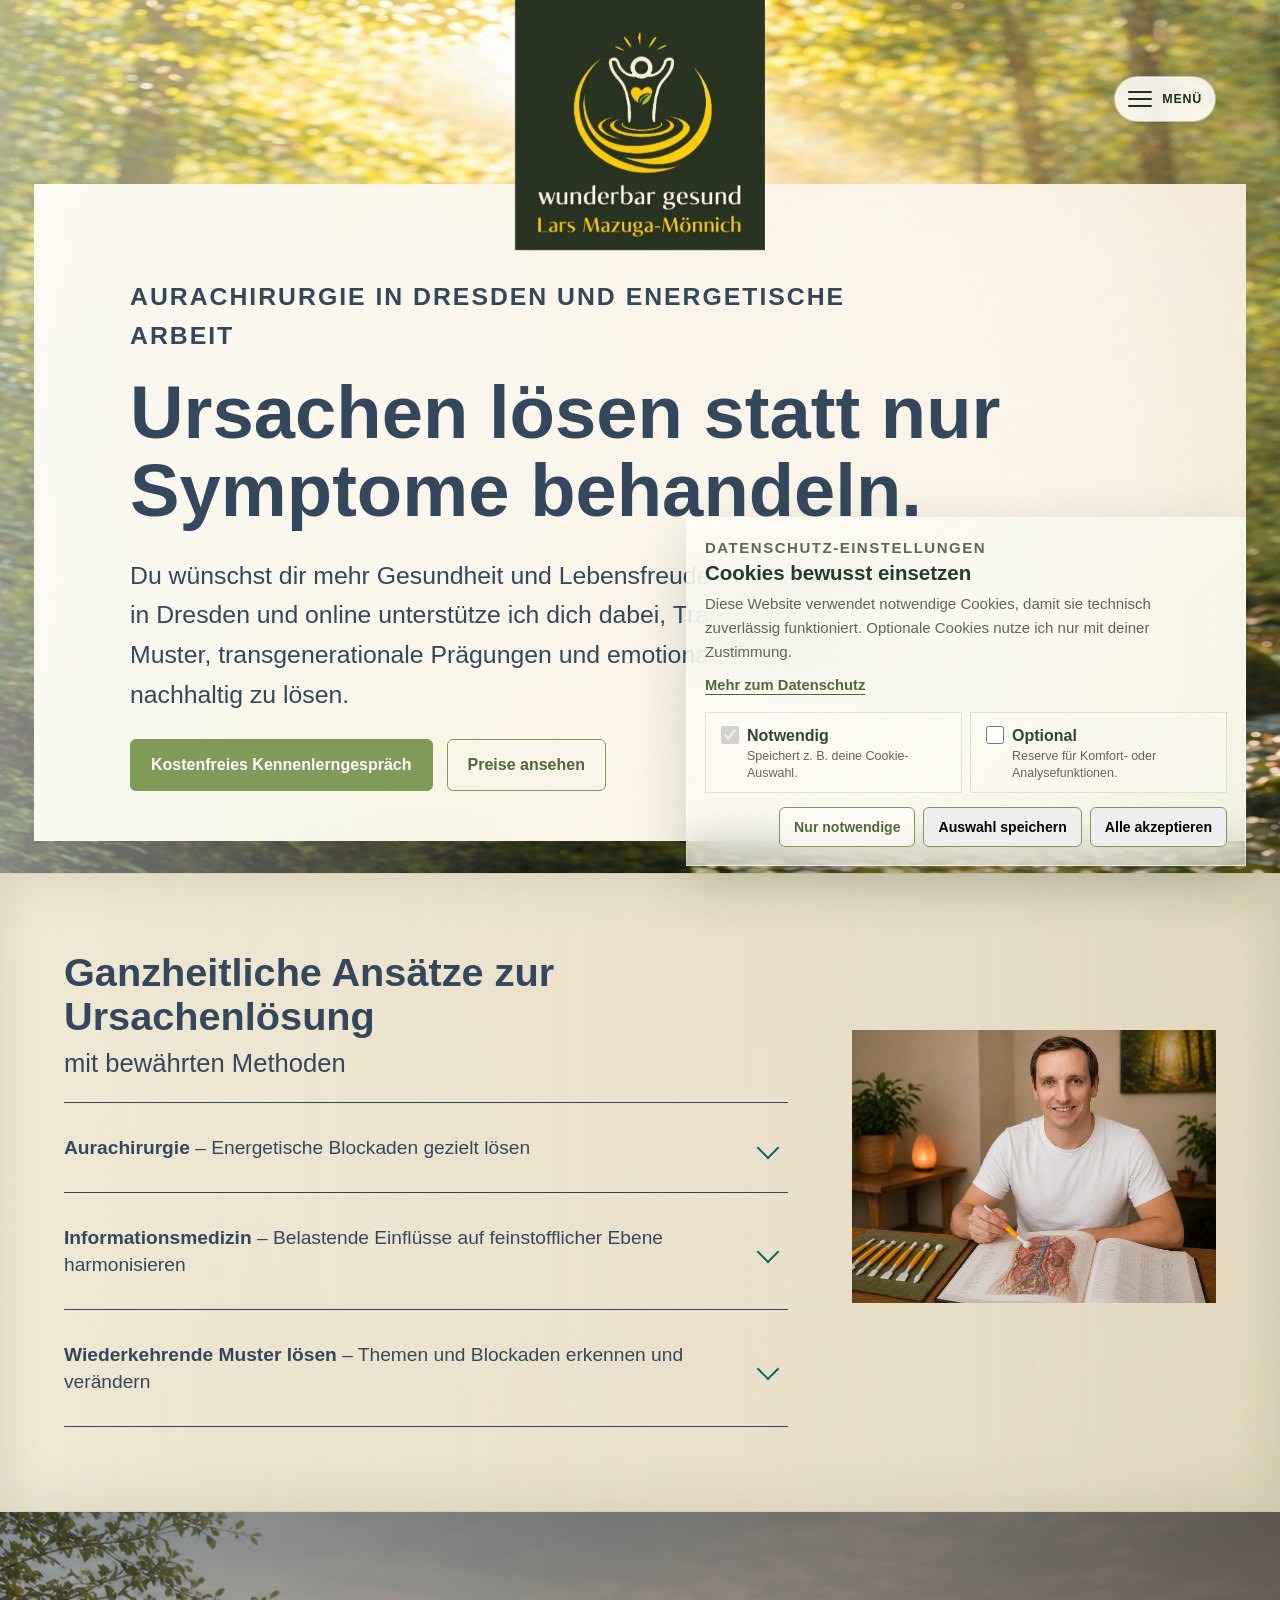
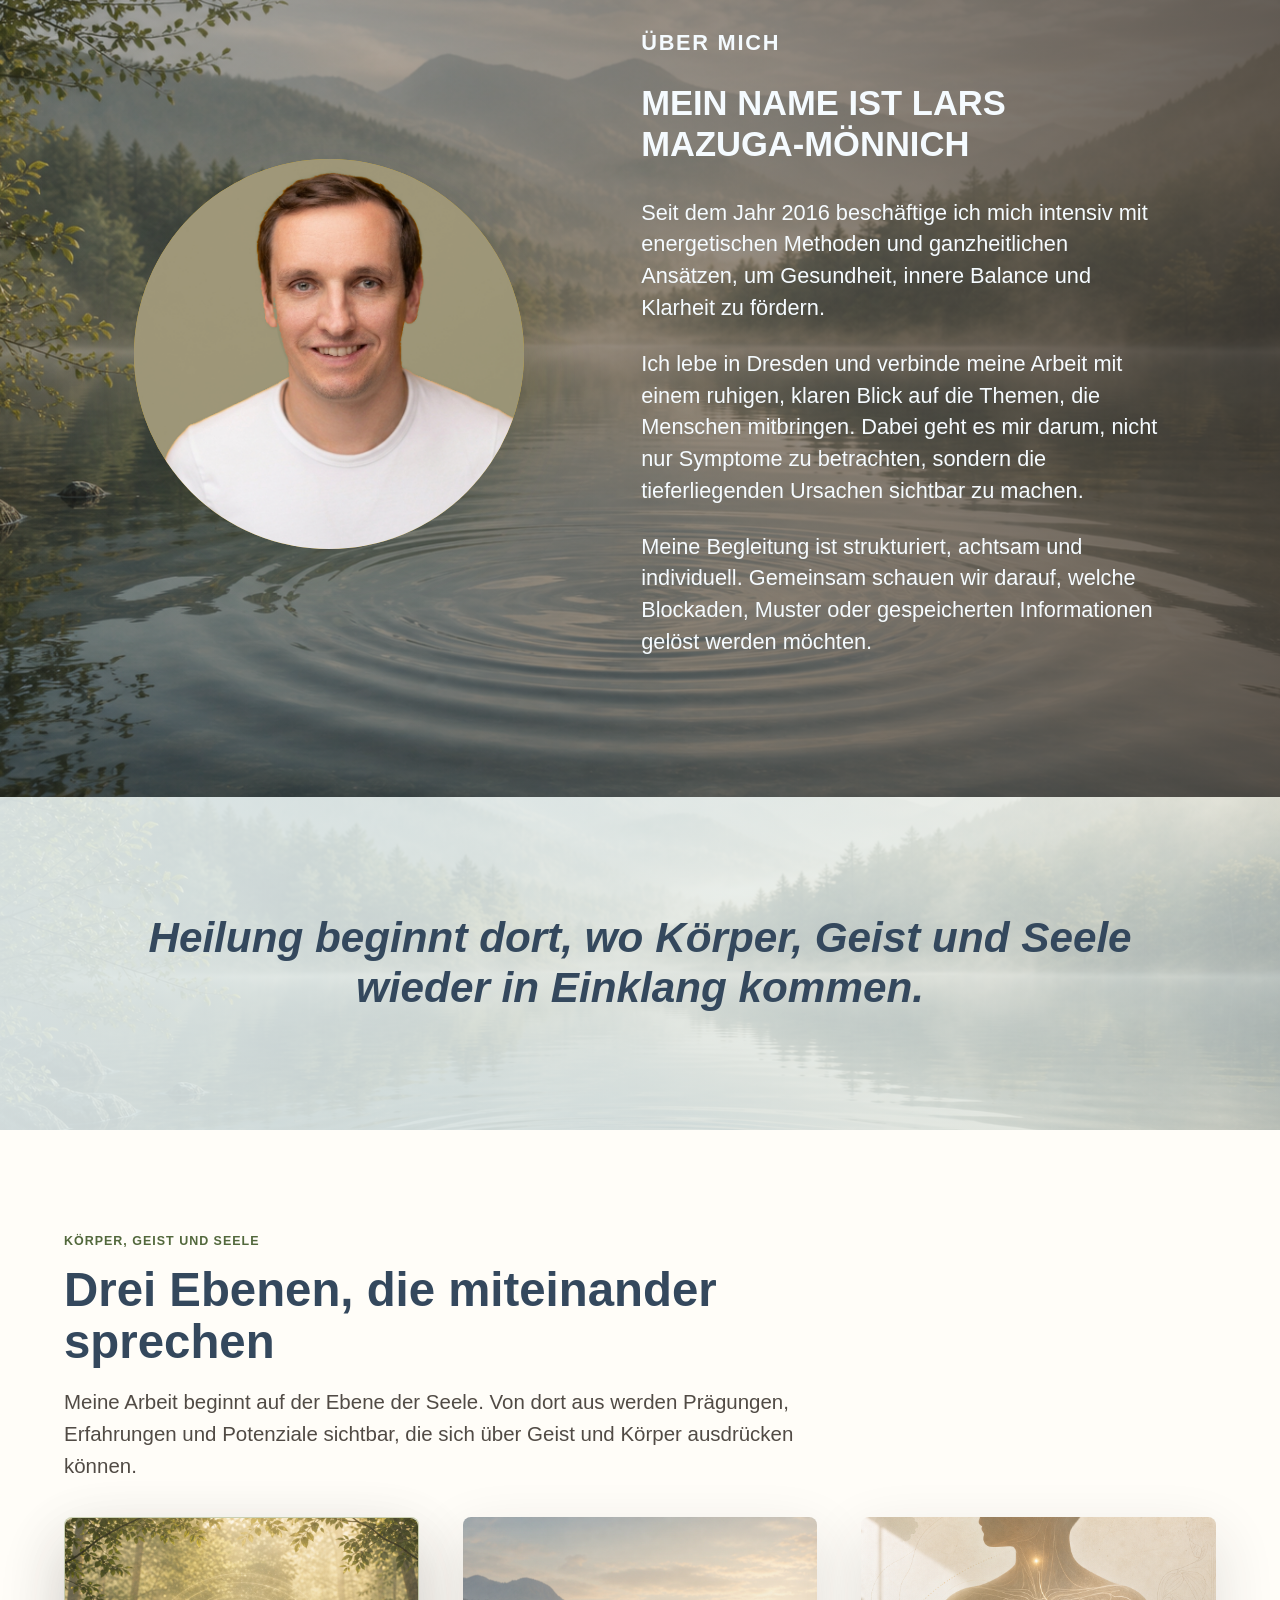
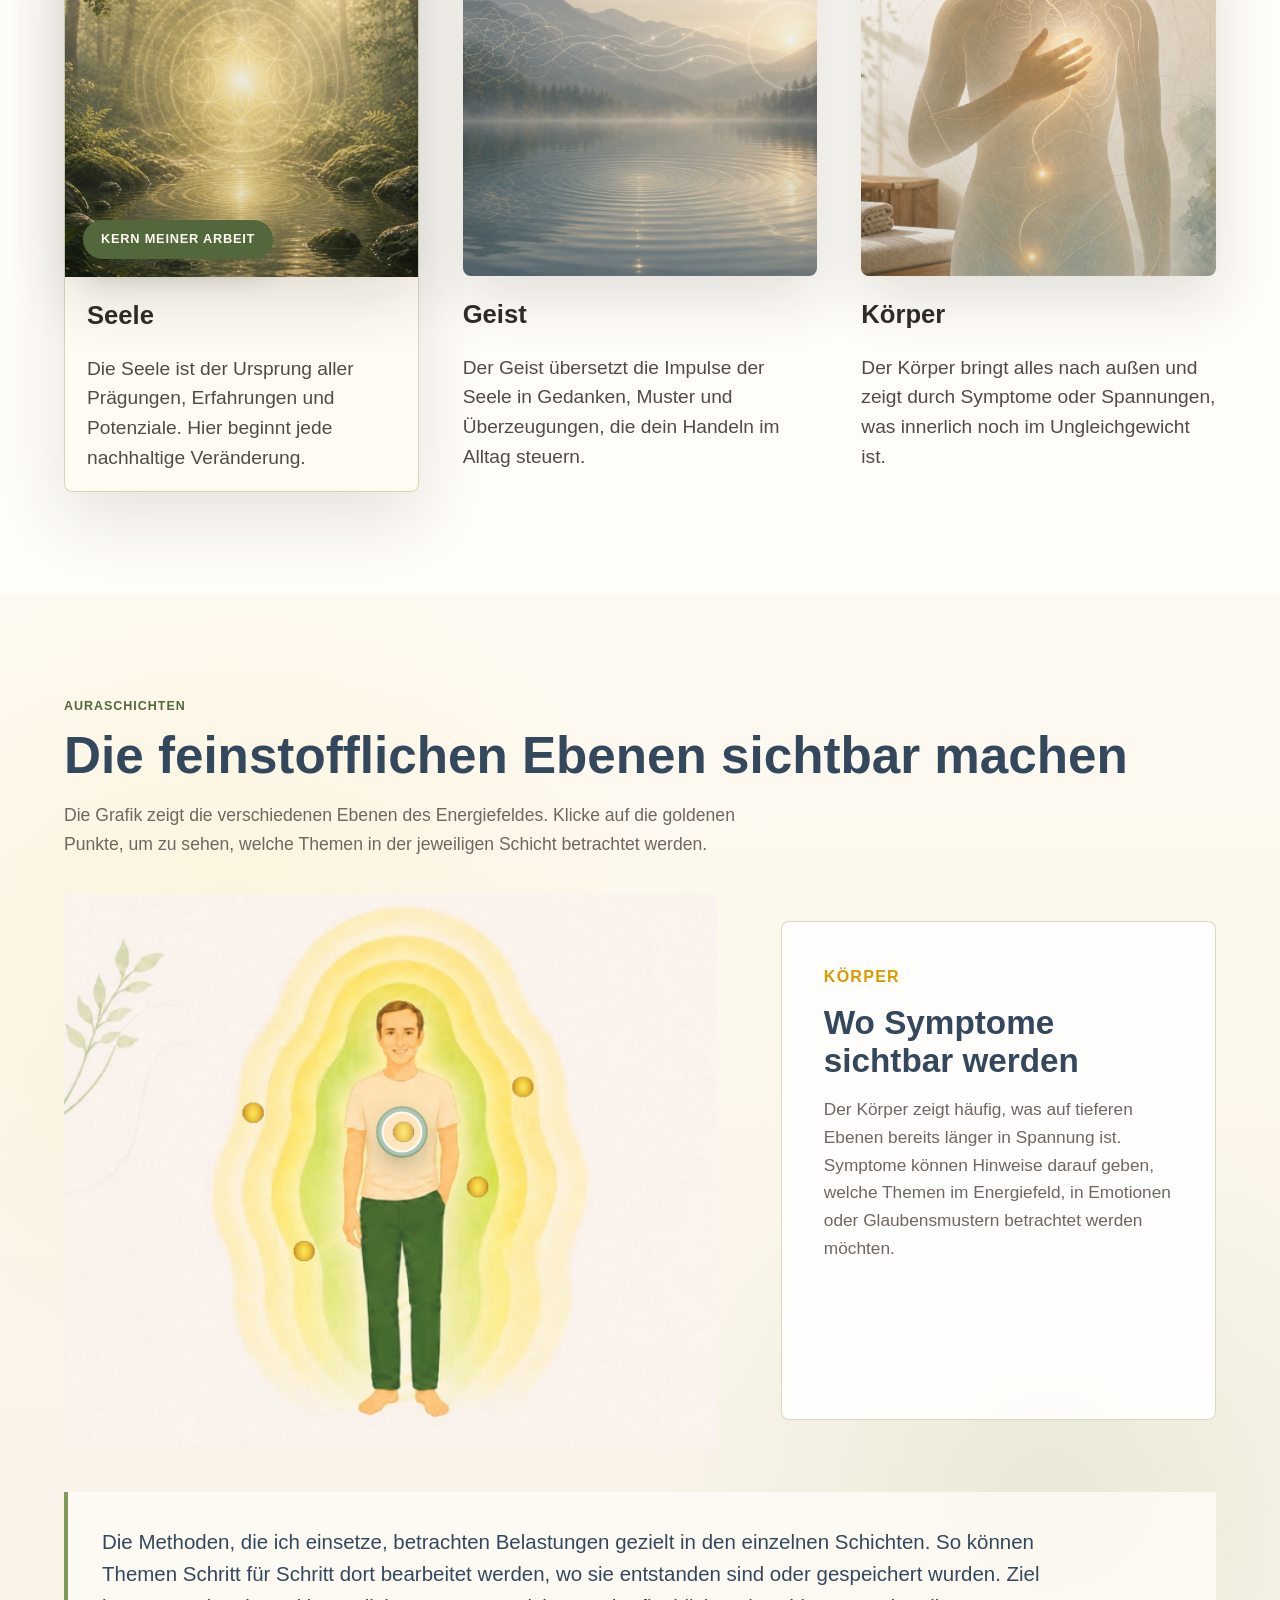
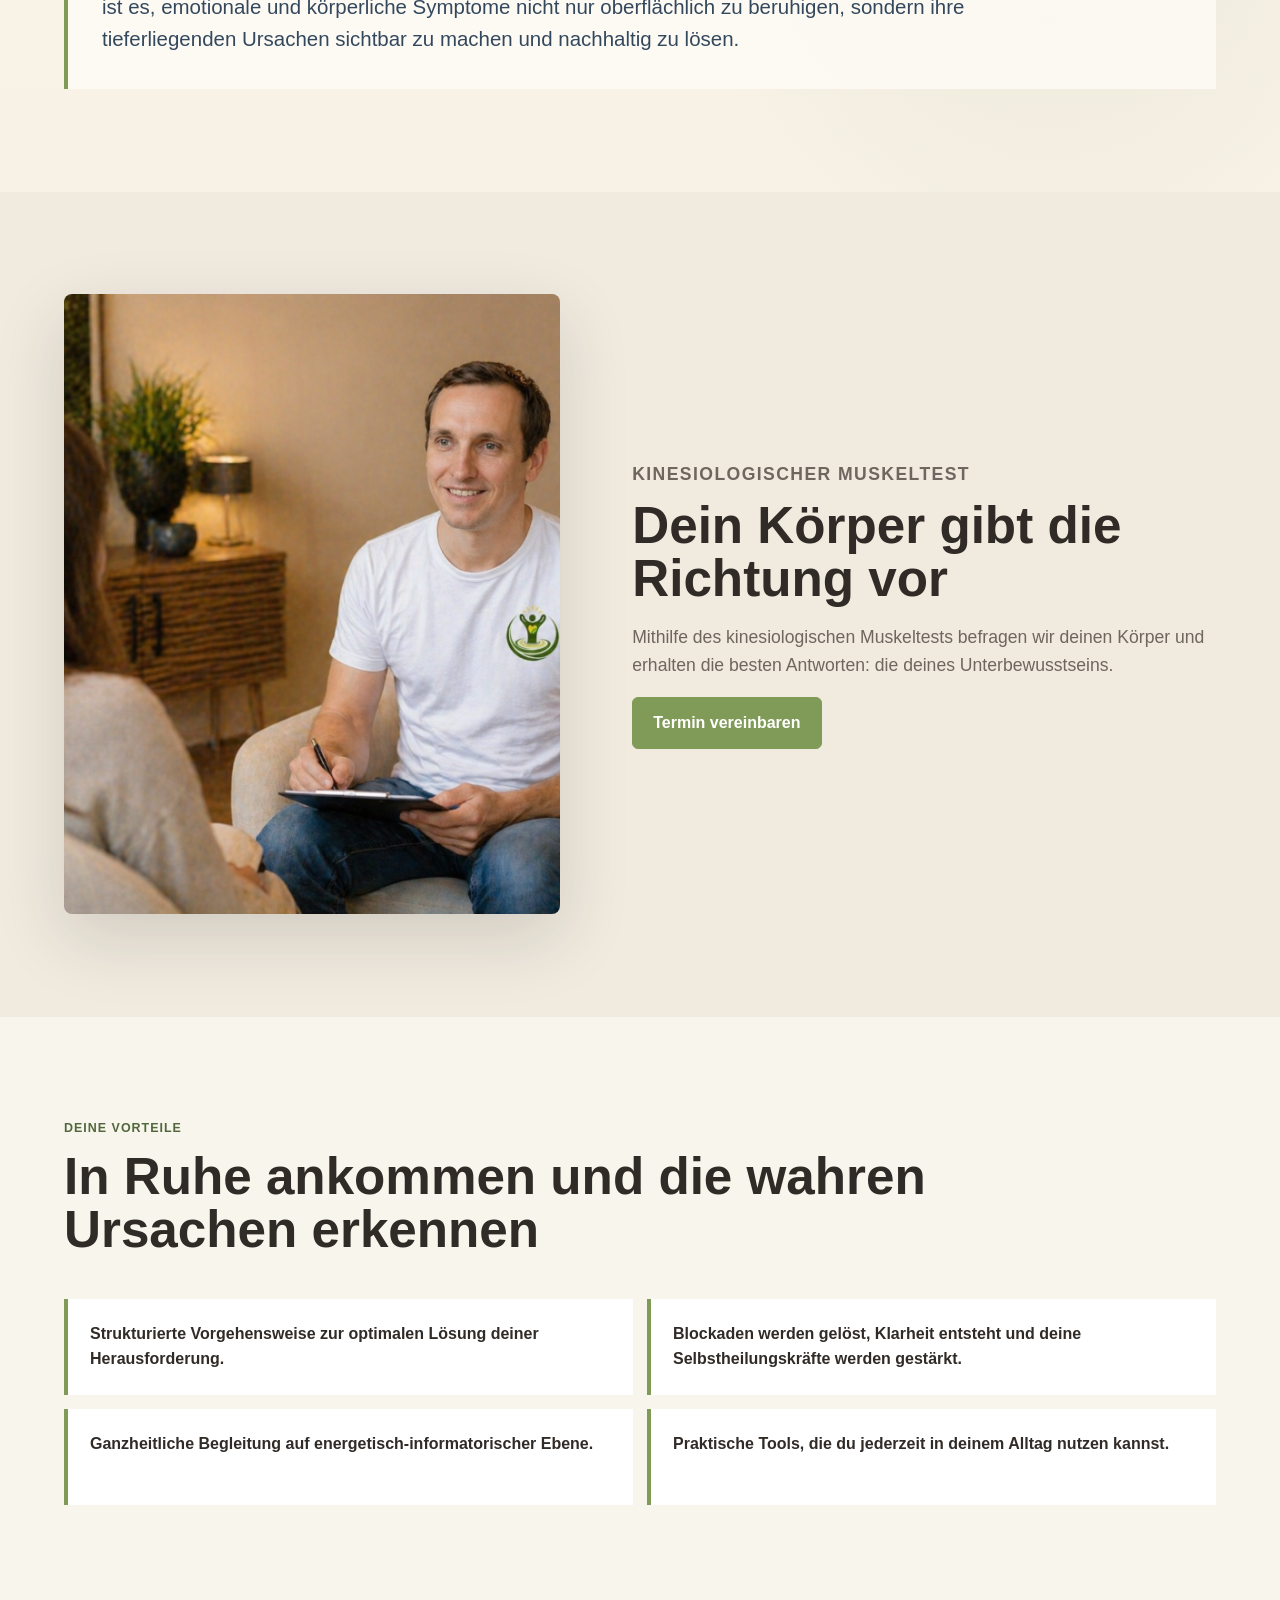
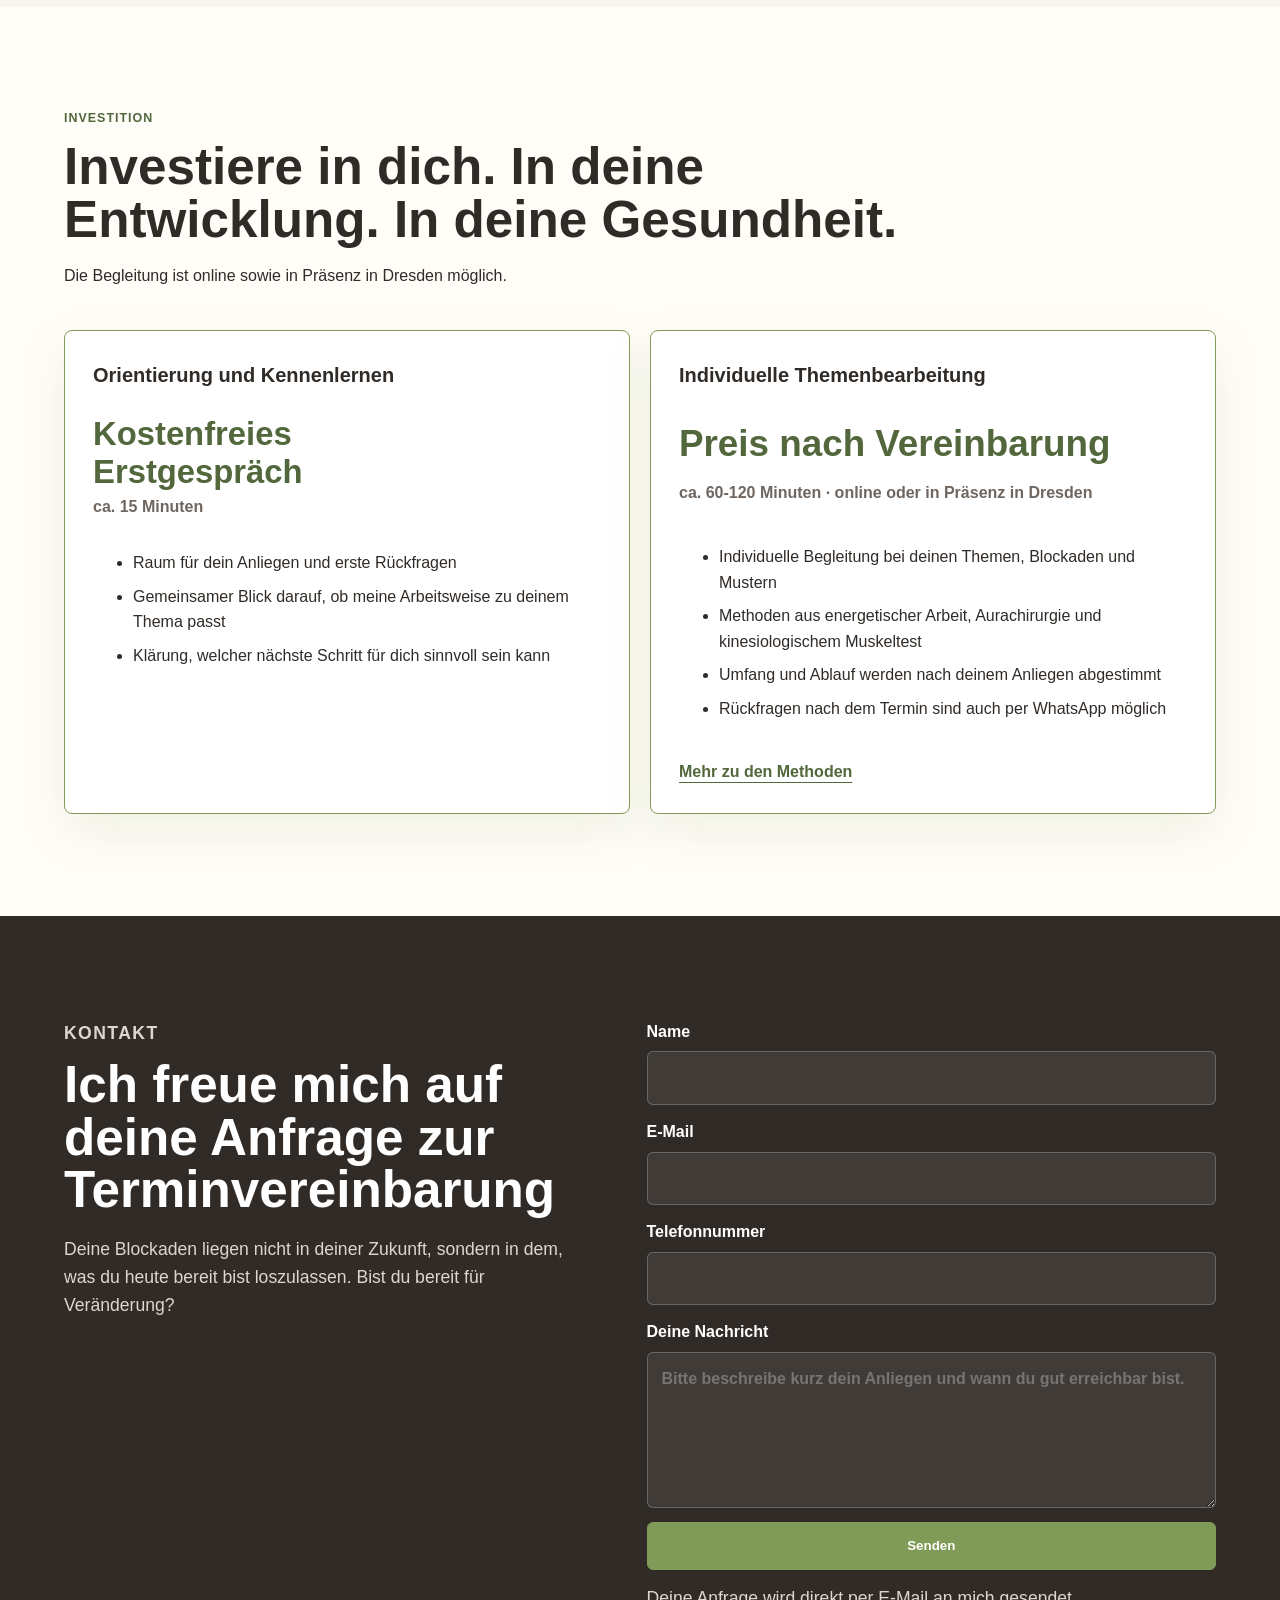
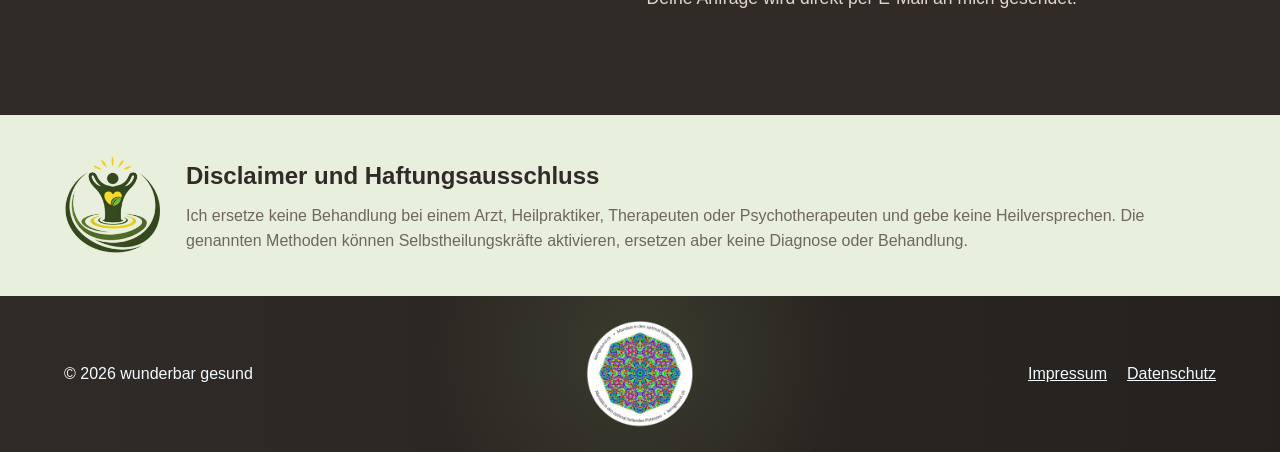
==== index.html @ c9f8fd73 "Align pricing meta typography" ====
﻿<!doctype html>
<html lang="de">
  <head>
    <meta charset="utf-8">
    <meta name="viewport" content="width=device-width, initial-scale=1">
    <title>Aurachirurgie Dresden | wunderbar gesund - Lars Mazuga-Mönnich</title>
    <meta name="description" content="Aurachirurgie in Dresden und online: Lars Mazuga-Mönnich begleitet dich mit energetischer Arbeit, Informationsmedizin und kinesiologischem Muskeltest.">
    <meta name="robots" content="index, follow">
    <meta name="author" content="Lars Mazuga-Mönnich">
    <meta name="theme-color" content="#1f311d">
    <link rel="canonical" href="https://www.wunderbar-gesund.de/">
    <meta property="og:type" content="website">
    <meta property="og:locale" content="de_DE">
    <meta property="og:site_name" content="wunderbar gesund">
    <meta property="og:title" content="Aurachirurgie Dresden | wunderbar gesund">
    <meta property="og:description" content="Ganzheitliche Begleitung in Dresden und online mit Aurachirurgie, Informationsmedizin und energetischer Arbeit.">
    <meta property="og:url" content="https://www.wunderbar-gesund.de/">
    <meta property="og:image" content="https://www.wunderbar-gesund.de/assets/images/hero-background.png">
    <meta name="twitter:card" content="summary_large_image">
    <meta name="twitter:title" content="Aurachirurgie Dresden | wunderbar gesund">
    <meta name="twitter:description" content="Ursachen lösen statt nur Symptome behandeln: Aurachirurgie und energetische Arbeit in Dresden und online.">
    <meta name="twitter:image" content="https://www.wunderbar-gesund.de/assets/images/hero-background.png">
    <link rel="manifest" href="/site.webmanifest">
    <link rel="preload" as="image" href="assets/images/hero-background-clean.png">
    <link rel="preload" as="image" href="assets/images/hero-panel-background.png">
    <link rel="preload" as="image" href="assets/images/logo-full.jpg">
    <link rel="stylesheet" href="assets/styles.css?v=68">
    <script type="application/ld+json">
      {
        "@context": "https://schema.org",
        "@type": "ProfessionalService",
        "name": "wunderbar gesund",
        "url": "https://www.wunderbar-gesund.de/",
        "image": "https://www.wunderbar-gesund.de/assets/images/hero-background-clean.png",
        "logo": "https://www.wunderbar-gesund.de/assets/images/logo.jpg",
        "founder": {
          "@type": "Person",
          "name": "Lars Mazuga-Mönnich"
        },
        "description": "Aurachirurgie in Dresden und online: ganzheitliche Begleitung mit Informationsmedizin, energetischer Arbeit und kinesiologischem Muskeltest.",
        "email": "lars@wunderbar-gesund.de",
        "telephone": "+4917657933549",
        "address": {
          "@type": "PostalAddress",
          "streetAddress": "Weistropper Str. 4",
          "postalCode": "01157",
          "addressLocality": "Dresden",
          "addressCountry": "DE"
        },
        "areaServed": {
          "@type": "City",
          "name": "Dresden"
        },
        "availableLanguage": "de",
        "serviceType": [
          "Aurachirurgie Dresden",
          "Informationsmedizin",
          "Energetische Arbeit",
          "Kinesiologischer Muskeltest"
        ]
      }
    </script>
  </head>
  <body>
    <header class="site-header">
      <a class="brand" href="#start" aria-label="wunderbar gesund Startseite">
        <img src="assets/images/logo.jpg" alt="wunderbar gesund">
      </a>
      <button class="nav-toggle" type="button" aria-expanded="false" aria-controls="site-nav" aria-label="Menü öffnen">
        <span class="nav-toggle-lines" aria-hidden="true">
          <span></span>
          <span></span>
          <span></span>
        </span>
        <span class="nav-toggle-label">Menü</span>
      </button>
      <nav id="site-nav" class="site-nav" aria-label="Hauptnavigation">
        <a href="#methoden">Methoden</a>
        <a href="#ueber-mich">Über mich</a>
        <a href="#vorteile">Vorteile</a>
        <a href="#preise">Preise</a>
        <a href="#kontakt">Kontakt</a>
      </nav>
    </header>

    <main id="start">
      <section class="hero">
        <div class="hero-logo">
          <img class="logo-full" src="assets/images/logo-full.jpg" alt="wunderbar gesund - Lars Mazuga-Mönnich">
          <img class="logo-symbol" src="assets/images/symbol.png" alt="" aria-hidden="true">
          <img class="logo-mark-bg" src="assets/images/logo-icon.png" alt="" aria-hidden="true">
          <img class="logo-scroll-symbol" src="assets/images/logo-scroll-symbol-transparent.png" alt="" aria-hidden="true">
        </div>
        <div class="hero-content">
          <p class="hero-eyebrow">Aurachirurgie in Dresden und energetische Arbeit</p>
          <h1>Ursachen lösen statt nur Symptome behandeln.</h1>
          <p>
            Du wünschst dir mehr Gesundheit und Lebensfreude? Als Aurachirurg in Dresden
            und online unterstütze ich dich dabei, Traumata, alte Muster, transgenerationale
            Prägungen und emotionale Blockaden nachhaltig zu lösen.
          </p>
          <div class="hero-actions">
            <a class="button primary" href="#kontakt">Kostenfreies Kennenlerngespräch</a>
            <a class="button secondary" href="#preise">Preise ansehen</a>
          </div>
        </div>
      </section>

      <section id="methoden" class="methods-section">
        <div class="methods-copy">
          <div class="methods-heading">
            <h2>Ganzheitliche Ansätze zur Ursachenlösung</h2>
            <p>mit bewährten Methoden</p>
          </div>

          <div class="accordion" data-accordion>
            <article class="accordion-item">
              <button class="accordion-trigger" type="button" aria-expanded="false">
                <span><strong>Aurachirurgie</strong> – Energetische Blockaden gezielt lösen</span>
                <span class="accordion-icon" aria-hidden="true"></span>
              </button>
              <div class="accordion-panel">
                <div>
                  <p>
                    In der Aurachirurgie wird davon ausgegangen, dass sich belastende Informationen
                    im Energiefeld eines Menschen speichern und langfristig auf Körper und
                    Wohlbefinden auswirken können. Diese Störungen liegen oft unterhalb der
                    sichtbaren Symptome.
                  </p>
                  <p>
                    Durch gezielte, berührungsfreie Arbeit werden diese Informationen im Energiefeld
                    lokalisiert und aufgelöst. Der Fokus liegt dabei nicht auf der Behandlung
                    einzelner Beschwerden, sondern auf der Klärung der zugrunde liegenden Ursache.
                  </p>
                </div>
              </div>
            </article>

            <article class="accordion-item">
              <button class="accordion-trigger" type="button" aria-expanded="false">
                <span><strong>Informationsmedizin</strong> – Belastende Einflüsse auf feinstofflicher Ebene harmonisieren</span>
                <span class="accordion-icon" aria-hidden="true"></span>
              </button>
              <div class="accordion-panel">
                <div>
                  <p>
                    Die Informationsmedizin geht davon aus, dass der Körper durch ein feinstoffliches
                    Informationssystem gesteuert wird. Störungen in diesem System können sich als
                    Ungleichgewichte oder Beschwerden auf verschiedenen Ebenen zeigen.
                  </p>
                  <p>
                    Durch gezielte Arbeit im Informationsfeld werden solche Störungen erkannt und
                    korrigiert. Wenn die zugrunde liegenden Informationen wieder in Ordnung gebracht
                    werden, kann sich das gesamte System neu ausrichten.
                  </p>
                </div>
              </div>
            </article>

            <article class="accordion-item">
              <button class="accordion-trigger" type="button" aria-expanded="false">
                <span><strong>Wiederkehrende Muster lösen</strong> – Themen und Blockaden erkennen und verändern</span>
                <span class="accordion-icon" aria-hidden="true"></span>
              </button>
              <div class="accordion-panel">
                <div>
                  <p>
                    Karmische Muster entstehen durch eigene Erfahrungen, Erlebnisse unserer Vorfahren
                    oder tief verankerte Prägungen, die oft unbewusst weiterwirken.
                  </p>
                  <p>
                    Sie können sich in wiederkehrenden Herausforderungen, emotionalen Blockaden oder
                    festgefahrenen Lebenssituationen zeigen. In der gemeinsamen Arbeit machen wir
                    diese Muster sichtbar und bringen Veränderung in Bewegung. Dabei kann auch
                    HI<strong>STORY CLEAR</strong>ING® unterstützen, um
                    belastende Geschichten und gespeicherte Prägungen gezielt zu klären.
                  </p>
                </div>
              </div>
            </article>
          </div>
        </div>

        <div class="methods-image">
          <img src="assets/images/methods-atlas.png" alt="Aurachirurgie und kinesiologischer Muskeltest mit Lars Mazuga-Mönnich in Dresden">
        </div>
      </section>

      <section id="ueber-mich" class="about-section">
        <div class="about-portrait">
          <img src="assets/images/about-portrait-sage.png" alt="Lars Mazuga-Mönnich, Aurachirurg und energetischer Begleiter in Dresden">
        </div>
        <div class="about-copy">
          <p class="eyebrow">Über mich</p>
          <h2>Mein Name ist Lars Mazuga-Mönnich</h2>
          <p>
            Seit dem Jahr 2016 beschäftige ich mich intensiv mit energetischen Methoden
            und ganzheitlichen Ansätzen, um Gesundheit, innere Balance und Klarheit zu
            fördern.
          </p>
          <p>
            Ich lebe in Dresden und verbinde meine Arbeit mit einem ruhigen, klaren Blick
            auf die Themen, die Menschen mitbringen. Dabei geht es mir darum, nicht nur
            Symptome zu betrachten, sondern die tieferliegenden Ursachen sichtbar zu machen.
          </p>
          <p>
            Meine Begleitung ist strukturiert, achtsam und individuell. Gemeinsam schauen
            wir darauf, welche Blockaden, Muster oder gespeicherten Informationen gelöst
            werden möchten.
          </p>
        </div>
      </section>

      <section class="quote-section" aria-label="Leitsatz">
        <blockquote>
          Heilung beginnt dort, wo Körper, Geist und Seele wieder in Einklang kommen.
        </blockquote>
      </section>

      <section class="balance-section" aria-labelledby="balance-title">
        <div class="balance-heading">
          <p class="eyebrow">Körper, Geist und Seele</p>
          <h2 id="balance-title">Drei Ebenen, die miteinander sprechen</h2>
          <p>
            Meine Arbeit beginnt auf der Ebene der Seele. Von dort aus werden Prägungen,
            Erfahrungen und Potenziale sichtbar, die sich über Geist und Körper ausdrücken können.
          </p>
        </div>
        <div class="balance-grid">
          <article class="balance-card featured">
            <div class="balance-image soul-image" aria-label="Symbolisches Lichtbild für die Ebene der Seele">
              <span class="balance-tag">Kern meiner Arbeit</span>
            </div>
            <h3>Seele</h3>
            <p>
              Die Seele ist der Ursprung aller Prägungen, Erfahrungen und Potenziale.
              Hier beginnt jede nachhaltige Veränderung.
            </p>
          </article>
          <article class="balance-card">
            <div class="balance-image mind-image" role="img" aria-label="Ruhiger See mit kreisförmigen Wellen"></div>
            <h3>Geist</h3>
            <p>
              Der Geist übersetzt die Impulse der Seele in Gedanken, Muster und
              Überzeugungen, die dein Handeln im Alltag steuern.
            </p>
          </article>
          <article class="balance-card">
            <div class="balance-image body-image" role="img" aria-label="Symbolisches Bild für Körperwahrnehmung"></div>
            <h3>Körper</h3>
            <p>
              Der Körper bringt alles nach außen und zeigt durch Symptome oder
              Spannungen, was innerlich noch im Ungleichgewicht ist.
            </p>
          </article>
        </div>
      </section>

      <section id="auraschichten" class="aura-section">
        <div class="aura-heading">
          <p class="eyebrow">Auraschichten</p>
          <h2>Die feinstofflichen Ebenen sichtbar machen</h2>
          <p>
            Die Grafik zeigt die verschiedenen Ebenen des Energiefeldes. Klicke auf die goldenen
            Punkte, um zu sehen, welche Themen in der jeweiligen Schicht betrachtet werden.
          </p>
        </div>

        <div class="aura-explorer" data-aura>
          <div class="aura-visual" aria-label="Interaktive Darstellung der Auraschichten">
            <img src="assets/images/aura-map.png" alt="Auraschichten und feinstoffliche Ebenen in der Aurachirurgie">
            <button class="aura-dot" type="button" style="--x: 28.9%; --y: 39.5%;" data-aura-key="astral" aria-label="Astralkörper anzeigen" aria-pressed="false"></button>
            <button class="aura-dot" type="button" style="--x: 70.2%; --y: 34.8%;" data-aura-key="mental" aria-label="Mentalkörper anzeigen" aria-pressed="false"></button>
            <button class="aura-dot" type="button" style="--x: 36.7%; --y: 64.3%;" data-aura-key="emotional" aria-label="Emotionalkörper anzeigen" aria-pressed="false"></button>
            <button class="aura-dot" type="button" style="--x: 63.3%; --y: 53.0%;" data-aura-key="etheric" aria-label="Ätherkörper anzeigen" aria-pressed="false"></button>
            <button class="aura-dot is-active" type="button" style="--x: 51.8%; --y: 43.0%;" data-aura-key="body" aria-label="Körper und Symptome anzeigen" aria-pressed="true"></button>
          </div>

          <aside class="aura-info" aria-live="polite">
            <p class="aura-layer" data-aura-layer>Körper</p>
            <h3 data-aura-title>Wo Symptome sichtbar werden</h3>
            <p data-aura-text>
              Der Körper zeigt häufig, was auf tieferen Ebenen bereits länger in Spannung ist.
              Symptome können Hinweise darauf geben, welche Themen im Energiefeld, in Emotionen
              oder Glaubensmustern betrachtet werden möchten.
            </p>
          </aside>
        </div>

        <div class="aura-explanation">
          <p>
            Die Methoden, die ich einsetze, betrachten Belastungen gezielt in den einzelnen
            Schichten. So können Themen Schritt für Schritt dort bearbeitet werden, wo sie
            entstanden sind oder gespeichert wurden. Ziel ist es, emotionale und körperliche
            Symptome nicht nur oberflächlich zu beruhigen, sondern ihre tieferliegenden
            Ursachen sichtbar zu machen und nachhaltig zu lösen.
          </p>
        </div>
      </section>

      <section class="split-section">
        <div class="split-image">
          <img src="assets/images/session.png" alt="Begleitung in ruhiger Atmosphäre">
        </div>
        <div class="split-copy">
          <p class="eyebrow">Kinesiologischer Muskeltest</p>
          <h2>Dein Körper gibt die Richtung vor</h2>
          <p>
            Mithilfe des kinesiologischen Muskeltests befragen wir deinen Körper und erhalten
            die besten Antworten: die deines Unterbewusstseins.
          </p>
          <a class="button primary" href="#kontakt">Termin vereinbaren</a>
        </div>
      </section>

      <section id="vorteile" class="section muted">
        <div class="section-heading">
          <p class="eyebrow">Deine Vorteile</p>
          <h2>In Ruhe ankommen und die wahren Ursachen erkennen</h2>
        </div>
        <div class="benefit-list">
          <div>Strukturierte Vorgehensweise zur optimalen Lösung deiner Herausforderung.</div>
          <div>Blockaden werden gelöst, Klarheit entsteht und deine Selbstheilungskräfte werden gestärkt.</div>
          <div>Ganzheitliche Begleitung auf energetisch-informatorischer Ebene.</div>
          <div>Praktische Tools, die du jederzeit in deinem Alltag nutzen kannst.</div>
        </div>
      </section>

      <section id="preise" class="section">
        <div class="section-heading">
          <p class="eyebrow">Investition</p>
          <h2>Investiere in dich. In deine Entwicklung. In deine Gesundheit.</h2>
          <p>Die Begleitung ist online sowie in Präsenz in Dresden möglich.</p>
        </div>
        <div class="pricing">
          <article class="price-card">
            <h3>Orientierung und Kennenlernen</h3>
            <p class="price price-text">Kostenfreies Erstgespräch <span>ca. 15 Minuten</span></p>
            <ul>
              <li>Raum für dein Anliegen und erste Rückfragen</li>
              <li>Gemeinsamer Blick darauf, ob meine Arbeitsweise zu deinem Thema passt</li>
              <li>Klärung, welcher nächste Schritt für dich sinnvoll sein kann</li>
            </ul>
          </article>
          <article class="price-card">
            <h3>Individuelle Themenbearbeitung</h3>
            <p class="price">Preis <span>nach Vereinbarung</span></p>
            <p class="price-meta">ca. 60-120 Minuten · online oder in Präsenz in Dresden</p>
            <ul>
              <li>Individuelle Begleitung bei deinen Themen, Blockaden und Mustern</li>
              <li>Methoden aus energetischer Arbeit, Aurachirurgie und kinesiologischem Muskeltest</li>
              <li>Umfang und Ablauf werden nach deinem Anliegen abgestimmt</li>
              <li>Rückfragen nach dem Termin sind auch per WhatsApp möglich</li>
            </ul>
            <a class="text-link" href="#methoden">Mehr zu den Methoden</a>
          </article>
        </div>
      </section>

      <section id="kontakt" class="contact-section">
        <div>
          <p class="eyebrow">Kontakt</p>
          <h2>Ich freue mich auf deine Anfrage zur Terminvereinbarung</h2>
          <p>
            Deine Blockaden liegen nicht in deiner Zukunft, sondern in dem, was du heute bereit
            bist loszulassen. Bist du bereit für Veränderung?
          </p>
        </div>
        <form class="contact-form" action="send.php" method="post">
          <label>Name <input type="text" name="name" autocomplete="name" required></label>
          <label>E-Mail <input type="email" name="email" autocomplete="email" required></label>
          <label>Telefonnummer <input type="tel" name="phone" autocomplete="tel"></label>
          <label>Deine Nachricht <textarea name="message" rows="5" placeholder="Bitte beschreibe kurz dein Anliegen und wann du gut erreichbar bist." required></textarea></label>
          <label class="form-check">Bitte leer lassen <input type="text" name="website" tabindex="-1" autocomplete="off"></label>
          <button class="button primary" type="submit">Senden</button>
          <p class="form-note" data-form-status>Deine Anfrage wird direkt per E-Mail an mich gesendet.</p>
        </form>
      </section>

      <section class="disclaimer">
        <img src="assets/images/symbol.png" alt="" aria-hidden="true">
        <div>
          <h2>Disclaimer und Haftungsausschluss</h2>
          <p>
            Ich ersetze keine Behandlung bei einem Arzt, Heilpraktiker, Therapeuten oder
            Psychotherapeuten und gebe keine Heilversprechen. Die genannten Methoden können
            Selbstheilungskräfte aktivieren, ersetzen aber keine Diagnose oder Behandlung.
          </p>
        </div>
      </section>
    </main>

    <footer class="site-footer">
      <p>© 2026 wunderbar gesund</p>
      <img class="footer-mandala" src="assets/images/mandala.png" alt="Mandala in den optimal heilenden Potenzen">
      <nav aria-label="Footer">
        <a href="impressum.html">Impressum</a>
        <a href="datenschutz.html">Datenschutz</a>
      </nav>
    </footer>

    <div class="cookie-consent" data-cookie-consent hidden>
      <div class="cookie-consent-card" role="dialog" aria-modal="true" aria-labelledby="cookie-title" aria-describedby="cookie-description">
        <div class="cookie-consent-copy">
          <p class="cookie-kicker">Datenschutz-Einstellungen</p>
          <h2 id="cookie-title">Cookies bewusst einsetzen</h2>
          <p id="cookie-description">
            Diese Website verwendet notwendige Cookies, damit sie technisch zuverlässig funktioniert.
            Optionale Cookies nutze ich nur mit deiner Zustimmung.
          </p>
          <a href="datenschutz.html">Mehr zum Datenschutz</a>
        </div>
        <div class="cookie-options" aria-label="Cookie-Auswahl">
          <label class="cookie-option is-required">
            <input type="checkbox" checked disabled>
            <span>
              <strong>Notwendig</strong>
              <small>Speichert z. B. deine Cookie-Auswahl.</small>
            </span>
          </label>
          <label class="cookie-option">
            <input type="checkbox" data-cookie-optional>
            <span>
              <strong>Optional</strong>
              <small>Reserve für Komfort- oder Analysefunktionen.</small>
            </span>
          </label>
        </div>
        <div class="cookie-actions">
          <button class="button button-secondary" type="button" data-cookie-decline>Nur notwendige</button>
          <button class="button button-primary" type="button" data-cookie-save>Auswahl speichern</button>
          <button class="button button-primary" type="button" data-cookie-accept>Alle akzeptieren</button>
        </div>
      </div>
    </div>

    <script src="assets/script.js?v=26"></script>
  </body>
</html>
---- assets/styles.css ----
:root {
  --green: #809b57;
  --green-dark: #52683c;
  --ink: #302b27;
  --muted: #6f665f;
  --paper: #fffdf8;
  --soft: #f0eadf;
  --line: #ded5c7;
  --white: #ffffff;
  font-family: "Segoe UI", Arial, sans-serif;
}

* {
  box-sizing: border-box;
}

html {
  scroll-behavior: smooth;
}

body {
  margin: 0;
  color: var(--ink);
  background: var(--paper);
  line-height: 1.6;
  --logo-progress: 0;
  --logo-morph: 0;
}

img {
  display: block;
  max-width: 100%;
}

a {
  color: inherit;
}

.site-header {
  position: fixed;
  top: 0;
  left: 0;
  right: 0;
  z-index: 10;
  display: flex;
  align-items: center;
  justify-content: flex-end;
  gap: 24px;
  padding: 76px clamp(34px, 5vw, 66px) 0;
  background: transparent;
  border-bottom: 0;
  backdrop-filter: none;
  pointer-events: none;
}

.brand img {
  display: none;
}

.site-nav {
  position: absolute;
  top: calc(100% + 12px);
  right: clamp(34px, 5vw, 66px);
  display: grid;
  min-width: 220px;
  gap: 4px;
  padding: 12px;
  font-weight: 700;
  color: #243320;
  background: rgba(255, 253, 248, 0.96);
  border: 1px solid rgba(82, 104, 60, 0.22);
  border-radius: 8px;
  box-shadow: 0 18px 40px rgba(31, 49, 29, 0.18);
  opacity: 0;
  pointer-events: none;
  transform: translateY(-8px);
  transition: opacity 180ms ease, transform 180ms ease;
  visibility: hidden;
  pointer-events: none;
}

.site-nav a {
  display: block;
  padding: 10px 12px;
  border-radius: 6px;
  text-decoration: none;
}

.site-nav a:hover {
  background: rgba(128, 155, 87, 0.14);
  color: var(--green-dark);
}

.site-nav.is-open {
  opacity: 1;
  pointer-events: auto;
  transform: translateY(0);
  visibility: visible;
}

.nav-toggle {
  display: inline-flex;
  align-items: center;
  gap: 10px;
  min-height: 46px;
  padding: 8px 13px;
  color: #1f311d;
  background: rgba(255, 253, 248, 0.9);
  border: 1px solid rgba(31, 49, 29, 0.25);
  border-radius: 999px;
  box-shadow: 0 12px 28px rgba(31, 49, 29, 0.18);
  cursor: pointer;
  pointer-events: auto;
  transition: background 160ms ease, box-shadow 160ms ease, transform 160ms ease;
}

.nav-toggle:hover,
.nav-toggle[aria-expanded="true"] {
  background: rgba(255, 253, 248, 0.98);
  box-shadow: 0 16px 34px rgba(31, 49, 29, 0.24);
  transform: translateY(-1px);
}

.nav-toggle-lines {
  display: grid;
  gap: 5px;
}

.nav-toggle-lines span {
  display: block;
  width: 24px;
  height: 2px;
  background: currentColor;
  border-radius: 999px;
  transition: transform 160ms ease, opacity 160ms ease;
}

.nav-toggle-label {
  font-size: 0.78rem;
  font-weight: 800;
  letter-spacing: 0.06em;
  line-height: 1;
  text-transform: uppercase;
}

.nav-toggle[aria-expanded="true"] .nav-toggle-lines span:nth-child(1) {
  transform: translateY(7px) rotate(45deg);
}

.nav-toggle[aria-expanded="true"] .nav-toggle-lines span:nth-child(2) {
  opacity: 0;
}

.nav-toggle[aria-expanded="true"] .nav-toggle-lines span:nth-child(3) {
  transform: translateY(-7px) rotate(-45deg);
}

.hero {
  position: relative;
  min-height: auto;
  padding: clamp(112px, 20vw, 220px) clamp(20px, 3vw, 34px) 32px;
  background:
    linear-gradient(90deg, rgba(255, 255, 255, 0.5) 0%, rgba(255, 255, 255, 0.06) 42%, rgba(255, 255, 255, 0) 100%),
    url("images/hero-background-clean.png") center top / cover no-repeat;
  background-color: #edf3de;
  overflow: hidden;
}

.hero h1,
.section h2,
.split-copy h2,
.contact-section h2 {
  margin: 0;
  font-size: clamp(2.25rem, 5vw, 5rem);
  line-height: 1.03;
  letter-spacing: 0;
}

.hero-logo {
  position: fixed;
  top: 0;
  left: 50%;
  z-index: 2;
  width: var(--logo-size, min(250px, 32vw));
  aspect-ratio: 1 / 1;
  margin: 0 auto;
  padding-top: 0;
  transform: translateX(-50%);
  transform-origin: top center;
  transition: filter 180ms ease, background 180ms ease, box-shadow 180ms ease;
  will-change: transform, width;
}

.hero-logo::before {
  content: "";
  position: absolute;
  inset: -8px;
  z-index: -1;
  background: rgba(255, 253, 248, calc(var(--logo-morph) * 0.5));
  border: 1px solid rgba(255, 255, 255, calc(var(--logo-morph) * 0.42));
  border-radius: 0;
  box-shadow: 0 18px 46px rgba(31, 49, 29, calc(var(--logo-morph) * 0.18));
  backdrop-filter: blur(calc(var(--logo-morph) * 14px));
  opacity: var(--logo-morph);
}

.hero-logo img {
  width: 100%;
  height: 100%;
  object-fit: contain;
}

.logo-full,
.logo-symbol,
.logo-mark-bg,
.logo-scroll-symbol {
  transition: none;
}

.logo-symbol,
.logo-mark-bg,
.logo-scroll-symbol {
  position: absolute;
  inset: 0;
  width: 100%;
  height: 100%;
  object-fit: contain;
  opacity: 0;
  transform: scale(0.9);
}

.logo-full {
  opacity: calc(1 - var(--logo-morph));
  transform: scale(calc(1 - var(--logo-morph) * 0.18));
}

.logo-scroll-symbol {
  opacity: var(--logo-morph);
  transform: scale(calc(0.74 + var(--logo-morph) * 0.16));
  filter: drop-shadow(0 8px 18px rgba(31, 49, 29, 0.16));
}

.hero-content {
  position: relative;
  z-index: 1;
  width: min(1280px, 100%);
  max-width: 1280px;
  min-height: 500px;
  margin: -36px auto 0;
  padding: clamp(40px, 5.2vw, 82px) clamp(44px, 7.5vw, 104px) 50px;
  background:
    linear-gradient(90deg, rgba(255, 252, 244, 0.92) 0%, rgba(250, 245, 232, 0.82) 58%, rgba(247, 239, 219, 0.58) 100%),
    url("images/hero-panel-background.png") center / cover no-repeat;
}

.hero-content h1 {
  max-width: 900px;
  color: #34485d;
  font-size: clamp(3rem, 5.8vw, 5.8rem);
  font-weight: 800;
  line-height: 1.05;
}

.hero-eyebrow {
  margin: 0 0 18px;
  color: #52683c;
  font-size: clamp(0.92rem, 1.25vw, 1.15rem);
  font-weight: 800;
  letter-spacing: 0.08em;
  text-transform: uppercase;
}

.hero p,
.split-copy p,
.contact-section p {
  max-width: 680px;
  color: var(--muted);
  font-size: 1.1rem;
}

.hero-content > p {
  max-width: 780px;
  margin-top: 26px;
  color: #34485d;
  font-size: clamp(1.15rem, 2vw, 1.55rem);
}

.eyebrow {
  margin: 0 0 12px;
  color: var(--green-dark);
  font-size: 0.78rem;
  font-weight: 800;
  letter-spacing: 0.08em;
  text-transform: uppercase;
}

.hero-actions {
  display: flex;
  flex-wrap: wrap;
  gap: 14px;
  margin-top: 24px;
}

.button {
  display: inline-flex;
  align-items: center;
  justify-content: center;
  min-height: 48px;
  padding: 12px 20px;
  border: 1px solid var(--green);
  border-radius: 6px;
  font-weight: 800;
  text-decoration: none;
  cursor: pointer;
}

.button.primary {
  color: var(--white);
  background: var(--green);
}

.button.secondary {
  color: var(--green-dark);
  background: transparent;
}

.split-image img {
  width: 100%;
  aspect-ratio: 4 / 5;
  object-fit: cover;
  border-radius: 8px;
  box-shadow: 0 24px 70px rgba(48, 43, 39, 0.16);
}

.section {
  padding: clamp(60px, 8vw, 112px) clamp(20px, 5vw, 72px);
}

.section-heading {
  max-width: 920px;
  margin-bottom: 42px;
}

.section-heading h2,
.split-copy h2,
.contact-section h2 {
  font-size: clamp(2rem, 4vw, 3.6rem);
}

.methods-section {
  display: grid;
  grid-template-columns: minmax(0, 1.75fr) minmax(280px, 0.88fr);
  gap: clamp(34px, 6vw, 64px);
  align-items: start;
  padding: 76px clamp(20px, 5vw, 72px) 84px;
  background:
    linear-gradient(90deg, rgba(241, 233, 212, 0.96) 0%, rgba(232, 222, 198, 0.9) 58%, rgba(220, 211, 184, 0.82) 100%),
    url("images/hero-panel-background.png") center / cover no-repeat;
  border-top: 1px solid rgba(82, 104, 60, 0.16);
  border-bottom: 1px solid rgba(82, 104, 60, 0.16);
  box-shadow:
    inset 0 18px 46px rgba(82, 104, 60, 0.08),
    inset 0 -20px 48px rgba(48, 43, 39, 0.06);
}

.methods-heading {
  padding-bottom: 18px;
  border-bottom: 1px solid #31475a;
}

.methods-heading h2 {
  margin: 0 0 4px;
  color: #34485d;
  font-size: clamp(1.9rem, 3.1vw, 3rem);
  line-height: 1.12;
  letter-spacing: 0;
}

.methods-heading p {
  margin: 0;
  color: #34485d;
  font-size: clamp(1.25rem, 2vw, 1.9rem);
}

.accordion-item {
  border-bottom: 1px solid #31475a;
}

.accordion-trigger {
  display: grid;
  grid-template-columns: minmax(0, 1fr) 24px;
  gap: 20px;
  align-items: center;
  width: 100%;
  padding: 32px 4px 31px 0;
  border: 0;
  color: #34485d;
  background: transparent;
  font: inherit;
  font-size: clamp(1.03rem, 1.5vw, 1.34rem);
  line-height: 1.38;
  text-align: left;
  cursor: pointer;
}

.accordion-trigger strong {
  font-weight: 800;
}

.accordion-icon {
  width: 16px;
  height: 16px;
  border-right: 2px solid #006b5c;
  border-bottom: 2px solid #006b5c;
  transform: rotate(45deg);
  transition: transform 180ms ease;
}

.accordion-trigger[aria-expanded="true"] .accordion-icon {
  transform: translateY(5px) rotate(225deg);
}

.accordion-panel {
  display: grid;
  grid-template-rows: 0fr;
  overflow: hidden;
  transition: grid-template-rows 220ms ease;
}

.accordion-panel > div {
  min-height: 0;
}

.accordion-item.is-open .accordion-panel {
  grid-template-rows: 1fr;
}

.accordion-panel p {
  margin: 0 44px 18px 0;
  color: #34485d;
  font-size: 1.03rem;
}

.methods-image {
  padding-top: 80px;
}

.methods-image img {
  width: 100%;
  aspect-ratio: 4 / 3;
  object-fit: cover;
  object-position: center;
}

.price-card {
  padding: 28px;
  border: 1px solid var(--line);
  border-radius: 8px;
  background: var(--white);
}

.price-card h3 {
  margin: 0 0 12px;
  font-size: 1.25rem;
}

.split-section {
  display: grid;
  grid-template-columns: minmax(280px, 0.85fr) minmax(0, 1fr);
  gap: clamp(30px, 6vw, 72px);
  align-items: center;
  padding: clamp(60px, 8vw, 112px) clamp(20px, 5vw, 72px);
  background: var(--soft);
}

.about-section {
  display: grid;
  grid-template-columns: minmax(280px, 420px) minmax(360px, 520px);
  justify-content: center;
  gap: clamp(54px, 8vw, 120px);
  align-items: center;
  padding: clamp(72px, 9vw, 128px) clamp(24px, 7vw, 96px);
  background:
    linear-gradient(90deg, rgba(48, 43, 39, 0.2) 0%, rgba(48, 43, 39, 0.48) 54%, rgba(48, 43, 39, 0.74) 100%),
    url("images/about-ripples.png") center 58% / cover no-repeat;
}

.about-portrait {
  justify-self: center;
  width: min(390px, 72vw);
  aspect-ratio: 1 / 1;
  border-radius: 50%;
  overflow: hidden;
  background: #d5aa1f;
  box-shadow: 0 28px 80px rgba(31, 49, 29, 0.24);
}

.about-portrait img {
  width: 100%;
  height: 100%;
  object-fit: cover;
  object-position: center;
}

.about-copy {
  max-width: 520px;
  color: #f5fbff;
}

.about-copy .eyebrow {
  color: #f5fbff;
}

.about-copy h2 {
  margin: 0 0 32px;
  color: #f5fbff;
  font-size: clamp(1.55rem, 2.7vw, 2.5rem);
  line-height: 1.18;
  text-transform: uppercase;
}

.about-copy p {
  margin: 0 0 24px;
  color: #f5fbff;
  font-size: clamp(1.1rem, 1.7vw, 1.45rem);
  line-height: 1.46;
}

.quote-section {
  display: grid;
  min-height: clamp(220px, 26vw, 360px);
  place-items: center;
  padding: clamp(48px, 7vw, 92px) clamp(24px, 7vw, 96px);
  background:
    linear-gradient(90deg, rgba(236, 246, 247, 0.88), rgba(236, 246, 247, 0.62)),
    linear-gradient(180deg, rgba(31, 49, 29, 0.08), rgba(31, 49, 29, 0.2)),
    url("images/about-ripples.png") center 46% / cover no-repeat;
}

.quote-section blockquote {
  max-width: 1050px;
  margin: 0;
  color: #34485d;
  font-size: clamp(1.85rem, 3.3vw, 3.4rem);
  font-style: italic;
  font-weight: 800;
  line-height: 1.2;
  text-align: center;
}

.balance-section {
  padding: clamp(64px, 8vw, 112px) clamp(20px, 5vw, 72px);
  background: #fffdf8;
}

.balance-heading {
  width: 100%;
  max-width: 1180px;
  margin: 0 auto 36px;
}

.balance-heading h2 {
  max-width: 820px;
  margin: 0;
  color: #34485d;
  font-size: clamp(2rem, 3.7vw, 3.4rem);
  line-height: 1.1;
}

.balance-heading > p:last-child {
  max-width: 780px;
  margin: 18px 0 0;
  color: #514b45;
  font-size: clamp(1.08rem, 1.6vw, 1.28rem);
  line-height: 1.55;
}

.balance-grid {
  display: grid;
  grid-template-columns: repeat(3, minmax(0, 1fr));
  gap: clamp(24px, 4vw, 44px);
  width: 100%;
  max-width: 1180px;
  margin: 0 auto;
}

.balance-card {
  display: grid;
  align-content: start;
  gap: 18px;
  padding: 0;
  border-radius: 8px;
}

.balance-card.featured {
  padding: 0 18px 18px;
  background: rgba(255, 250, 241, 0.82);
  border: 1px solid rgba(128, 155, 87, 0.38);
  box-shadow: 0 26px 70px rgba(48, 43, 39, 0.12);
}

.balance-card.featured .balance-image {
  margin-right: -18px;
  margin-left: -18px;
  border-radius: 8px 8px 0 0;
}

.balance-card.featured h3,
.balance-card.featured p:not(.balance-tag) {
  padding: 0 4px;
}

.balance-card h3 {
  margin: 0;
  color: #302b27;
  font-size: clamp(1.35rem, 2vw, 1.8rem);
}

.balance-card p {
  margin: 0;
  color: #514b45;
  font-size: clamp(1.04rem, 1.5vw, 1.25rem);
  line-height: 1.55;
}

.balance-tag {
  position: absolute;
  left: 18px;
  bottom: 18px;
  width: fit-content;
  max-width: calc(100% - 28px);
  margin: 0;
  padding: 12px 18px;
  color: #fffaf1;
  background: #52683c;
  border-radius: 999px;
  box-shadow: 0 14px 28px rgba(31, 49, 29, 0.24);
  font-size: clamp(0.76rem, 1vw, 0.9rem);
  font-weight: 800;
  letter-spacing: 0.06em;
  line-height: 1.15;
  text-align: center;
  text-transform: uppercase;
}

.balance-image {
  position: relative;
  min-height: clamp(260px, 28vw, 420px);
  border-radius: 8px;
  background-color: #e8ded0;
  background-position: center;
  background-size: cover;
  box-shadow: 0 22px 60px rgba(48, 43, 39, 0.14);
}

.soul-image {
  background-image:
    linear-gradient(180deg, rgba(255, 253, 248, 0.04), rgba(31, 49, 29, 0.14)),
    url("images/balance-soul.png");
  background-position: center;
}

.mind-image {
  background-image:
    linear-gradient(180deg, rgba(255, 253, 248, 0.04), rgba(31, 49, 29, 0.16)),
    url("images/balance-mind.png");
  background-position: center;
}

.body-image {
  background-image:
    linear-gradient(180deg, rgba(255, 253, 248, 0.04), rgba(31, 49, 29, 0.12)),
    url("images/balance-body.png");
  background-position: center;
}

.muted {
  background: #f8f5ed;
}

.aura-section {
  padding: clamp(64px, 8vw, 116px) clamp(20px, 5vw, 72px);
  background:
    radial-gradient(circle at 18% 32%, rgba(244, 222, 116, 0.16), transparent 32%),
    radial-gradient(circle at 82% 74%, rgba(128, 155, 87, 0.12), transparent 28%),
    linear-gradient(180deg, #fffaf1 0%, #f7f1e6 100%);
}

.aura-heading {
  width: 100%;
  max-width: 1180px;
  margin: 0 auto 36px;
}

.aura-heading h2 {
  margin: 0;
  color: #34485d;
  font-size: clamp(2rem, 4vw, 3.7rem);
  line-height: 1.08;
}

.aura-heading > p:last-child {
  max-width: 720px;
  color: var(--muted);
  font-size: 1.1rem;
}

.aura-explorer {
  display: grid;
  grid-template-columns: minmax(360px, 1.08fr) minmax(280px, 0.72fr);
  gap: clamp(28px, 5vw, 64px);
  align-items: center;
  width: 100%;
  max-width: 1180px;
  margin: 0 auto;
}

.aura-visual {
  position: relative;
  overflow: hidden;
  margin-left: 0;
  border-radius: 0;
  aspect-ratio: 782 / 664;
  background:
    radial-gradient(circle at 30% 40%, rgba(255, 235, 139, 0.18), transparent 38%),
    #fffaf1;
  box-shadow: none;
}

.aura-visual img {
  width: 100%;
  height: 100%;
  object-fit: contain;
  object-position: center;
}

.aura-dot {
  position: absolute;
  left: var(--x);
  top: var(--y);
  width: clamp(26px, 4vw, 38px);
  height: clamp(26px, 4vw, 38px);
  border: 2px solid transparent;
  border-radius: 50%;
  background: transparent;
  box-shadow: none;
  cursor: pointer;
  transform: translate(-50%, -50%);
  transition: transform 160ms ease, box-shadow 160ms ease, outline-color 160ms ease;
}

.aura-dot:hover,
.aura-dot.is-active {
  outline: 4px solid rgba(255, 250, 241, 0.82);
  transform: translate(-50%, -50%) scale(1.08);
  box-shadow: 0 0 0 3px rgba(0, 107, 92, 0.38), 0 8px 22px rgba(31, 49, 29, 0.28);
}

.aura-dot.is-active {
  border-color: #fffaf1;
  background: rgba(255, 250, 241, 0.18);
  outline: 5px solid rgba(0, 107, 92, 0.32);
  box-shadow: 0 0 0 3px rgba(255, 250, 241, 0.86), 0 10px 26px rgba(31, 49, 29, 0.35);
}

.aura-info {
  min-height: clamp(340px, 39vw, 500px);
  padding: clamp(28px, 4vw, 42px);
  border: 1px solid rgba(128, 155, 87, 0.34);
  border-radius: 8px;
  background: rgba(255, 255, 255, 0.86);
}

.aura-layer {
  margin: 0 0 14px;
  color: #d99b00;
  font-weight: 900;
  letter-spacing: 0.08em;
  text-transform: uppercase;
}

.aura-info h3 {
  margin: 0 0 16px;
  color: #34485d;
  font-size: clamp(1.55rem, 2.6vw, 2.35rem);
  line-height: 1.15;
}

.aura-info p:last-child {
  margin: 0;
  color: var(--muted);
  font-size: 1.08rem;
}

.aura-explanation {
  width: 100%;
  max-width: 1180px;
  margin: clamp(28px, 4vw, 44px) auto 0;
  padding: clamp(22px, 3vw, 34px);
  border-left: 4px solid var(--green);
  background: rgba(255, 253, 248, 0.78);
}

.aura-explanation p {
  max-width: 940px;
  margin: 0;
  color: #34485d;
  font-size: clamp(1.08rem, 1.6vw, 1.35rem);
  line-height: 1.58;
}

.benefit-list {
  display: grid;
  grid-template-columns: repeat(2, minmax(0, 1fr));
  gap: 14px;
}

.benefit-list div {
  min-height: 96px;
  padding: 22px;
  border-left: 4px solid var(--green);
  background: var(--white);
  font-weight: 650;
}

.pricing {
  display: grid;
  grid-template-columns: repeat(2, minmax(0, 1fr));
  gap: 20px;
}

.price-card {
  display: flex;
  flex-direction: column;
}

.price-card,
.price-card.featured {
  border-color: var(--green);
  box-shadow: 0 18px 48px rgba(128, 155, 87, 0.12);
}

.price {
  margin: 12px 0 10px;
  font-size: 2.3rem;
  font-weight: 900;
  color: var(--green-dark);
}

.price span {
  font-size: 1rem;
  color: var(--muted);
}

.price:not(.price-text) span {
  font-size: inherit;
  font-weight: inherit;
  color: inherit;
}

.price-text {
  max-width: 360px;
  font-size: clamp(1.55rem, 2.7vw, 2.05rem);
  line-height: 1.16;
}

.price-text span {
  display: block;
  margin-top: 6px;
}

.price-meta {
  max-width: 420px;
  margin: -2px 0 16px;
  color: var(--muted);
  font-size: 1rem;
  font-weight: 800;
  line-height: 1.35;
}

.price-card li {
  margin: 8px 0;
}

.text-link {
  display: inline-flex;
  width: fit-content;
  margin-top: auto;
  padding-top: 14px;
  color: var(--green-dark);
  font-weight: 900;
  text-underline-offset: 5px;
}

.contact-section {
  display: grid;
  grid-template-columns: minmax(0, 0.9fr) minmax(320px, 1fr);
  gap: clamp(28px, 6vw, 70px);
  padding: clamp(60px, 8vw, 112px) clamp(20px, 5vw, 72px);
  background: var(--ink);
  color: var(--white);
}

.contact-section p {
  color: #ddd6cc;
}

.contact-form {
  display: grid;
  gap: 14px;
}

.contact-form label {
  display: grid;
  gap: 7px;
  font-weight: 700;
}

.contact-form input,
.contact-form textarea {
  width: 100%;
  border: 1px solid rgba(255, 255, 255, 0.22);
  border-radius: 6px;
  padding: 13px 14px;
  color: var(--white);
  background: rgba(255, 255, 255, 0.08);
  font: inherit;
}

.form-check {
  position: absolute;
  left: -10000px;
  width: 1px;
  height: 1px;
  overflow: hidden;
}

.form-note {
  margin: 0;
  font-size: 0.9rem;
}

.form-note.is-success {
  color: #d7f0c2;
}

.form-note.is-error {
  color: #ffd0c4;
}


.disclaimer {
  display: grid;
  grid-template-columns: 96px minmax(0, 1fr);
  gap: 26px;
  align-items: center;
  padding: 42px clamp(20px, 5vw, 72px);
  background: #e8efdd;
}

.disclaimer img {
  width: 96px;
}

.disclaimer h2 {
  margin: 0 0 8px;
}

.disclaimer p {
  max-width: 980px;
  margin: 0;
  color: var(--muted);
}

.site-footer {
  display: grid;
  grid-template-columns: minmax(0, 1fr) auto minmax(0, 1fr);
  gap: 20px;
  align-items: center;
  padding: 24px clamp(20px, 5vw, 72px);
  color: #f5fbff;
  background:
    radial-gradient(circle at 50% 35%, rgba(128, 155, 87, 0.18), transparent 32%),
    linear-gradient(90deg, #302b27 0%, #25211e 100%);
}

.site-footer p {
  margin: 0;
}

.footer-mandala {
  width: clamp(72px, 9vw, 108px);
  aspect-ratio: 1 / 1;
  object-fit: contain;
  justify-self: center;
}

.site-footer nav {
  display: flex;
  gap: 20px;
  justify-content: flex-end;
}

.cookie-consent {
  position: fixed;
  inset: auto clamp(16px, 3vw, 34px) clamp(16px, 3vw, 34px) auto;
  z-index: 20;
  display: flex;
  justify-content: flex-end;
  pointer-events: none;
}

.cookie-consent[hidden] {
  display: none;
}

.cookie-consent-card {
  width: min(560px, calc(100vw - 32px));
  display: grid;
  grid-template-columns: 1fr;
  gap: 14px;
  padding: 18px;
  color: #233b31;
  background:
    linear-gradient(135deg, rgba(255, 253, 248, 0.62), rgba(239, 246, 232, 0.42)),
    rgba(255, 253, 248, 0.28);
  border: 1px solid rgba(255, 255, 255, 0.46);
  box-shadow: 0 18px 50px rgba(31, 49, 29, 0.18);
  backdrop-filter: blur(18px) saturate(1.1);
  pointer-events: auto;
}

.cookie-consent-copy h2 {
  margin: 2px 0 8px;
  font-size: clamp(1.25rem, 1.6vw, 1.65rem);
  line-height: 1.05;
}

.cookie-consent-copy p {
  max-width: 500px;
  margin: 0;
  color: #5f665b;
  font-size: 0.94rem;
}

.cookie-consent-copy a {
  display: inline-flex;
  margin-top: 10px;
  color: #52683c;
  font-weight: 800;
  text-underline-offset: 4px;
  font-size: 0.92rem;
}

.cookie-kicker {
  margin: 0;
  color: #52683c;
  font-size: 0.68rem;
  font-weight: 900;
  letter-spacing: 0.1em;
  text-transform: uppercase;
}

.cookie-options {
  display: grid;
  grid-template-columns: repeat(2, minmax(0, 1fr));
  gap: 8px;
}

.cookie-option {
  display: grid;
  grid-template-columns: 20px minmax(0, 1fr);
  gap: 10px;
  align-items: start;
  padding: 10px 11px;
  border: 1px solid rgba(82, 104, 60, 0.16);
  background: rgba(255, 253, 248, 0.38);
}

.cookie-option input {
  width: 18px;
  height: 18px;
  accent-color: var(--green-dark);
  margin-top: 3px;
}

.cookie-option strong {
  display: block;
  color: #2f4731;
}

.cookie-option small {
  display: block;
  color: #69635c;
  font-size: 0.78rem;
  line-height: 1.35;
}

.cookie-actions {
  display: flex;
  flex-wrap: wrap;
  gap: 8px;
  justify-content: flex-end;
}

.cookie-actions .button {
  min-height: 40px;
  padding: 9px 14px;
  border: 1px solid var(--green);
  cursor: pointer;
  font-size: 0.88rem;
}

.cookie-actions .button-secondary {
  color: var(--green-dark);
  background: rgba(255, 253, 248, 0.72);
}

.legal-page {
  color: #34485d;
  background:
    radial-gradient(circle at 16% 12%, rgba(244, 222, 116, 0.16), transparent 28%),
    linear-gradient(180deg, #fffdf8 0%, #f7f1e6 100%);
}

.legal-header {
  display: flex;
  align-items: center;
  justify-content: space-between;
  gap: 24px;
  padding: 24px clamp(20px, 5vw, 72px);
}

.legal-brand {
  display: inline-flex;
  align-items: center;
  gap: 14px;
  color: #1f311d;
  font-weight: 900;
  text-decoration: none;
}

.legal-brand img {
  width: 64px;
  height: 64px;
  object-fit: contain;
}

.legal-header nav {
  display: flex;
  gap: 18px;
  font-weight: 700;
}

.legal-main {
  width: min(960px, calc(100% - 40px));
  margin: 0 auto;
  padding: clamp(54px, 7vw, 96px) 0;
}

.legal-main h1 {
  margin: 0 0 22px;
  color: #34485d;
  font-size: clamp(2.4rem, 5vw, 4.8rem);
  line-height: 1.04;
}

.legal-main h2 {
  margin: 46px 0 12px;
  color: #34485d;
  font-size: clamp(1.45rem, 2.5vw, 2.15rem);
  line-height: 1.2;
}

.legal-main h3 {
  margin: 26px 0 8px;
  color: #302b27;
  font-size: 1.16rem;
}

.legal-main p,
.legal-main li {
  color: #514b45;
  font-size: clamp(1rem, 1.5vw, 1.14rem);
  line-height: 1.68;
}

.legal-main a {
  color: #006b5c;
}

.legal-card {
  padding: clamp(24px, 4vw, 42px);
  border: 1px solid rgba(128, 155, 87, 0.28);
  border-radius: 8px;
  background: rgba(255, 255, 255, 0.74);
  box-shadow: 0 24px 70px rgba(48, 43, 39, 0.08);
}

.legal-note {
  padding: 18px 20px;
  border-left: 4px solid var(--green);
  background: rgba(232, 239, 221, 0.78);
}

@media (max-width: 820px) {
  .site-header {
    padding: max(24px, calc((min(250px, 32vw) - 46px) / 2)) 28px 0;
  }

  .nav-toggle {
    justify-content: center;
    width: 46px;
    min-width: 46px;
    min-height: 46px;
    padding: 0;
    background: rgba(255, 253, 248, 0.96);
    transform: translateY(calc(var(--logo-progress) * -16px));
  }

  .nav-toggle:hover,
  .nav-toggle[aria-expanded="true"] {
    transform: translateY(calc(var(--logo-progress) * -16px));
  }

  .nav-toggle-label {
    display: none;
  }

  .site-nav {
    top: calc(100% + 10px);
    right: 20px;
    left: 20px;
    min-width: 0;
    padding: 10px;
  }

  .site-nav a {
    padding: 12px;
  }

  .hero,
  .split-section,
  .contact-section,
  .methods-section,
  .about-section,
  .balance-grid,
  .aura-explorer,
  .benefit-list,
  .pricing,
  .disclaimer {
    grid-template-columns: 1fr;
  }

  .hero {
    min-height: auto;
    padding-top: clamp(112px, 34vw, 150px);
    background:
      linear-gradient(180deg, rgba(255, 255, 255, 0.18) 0%, rgba(255, 255, 255, 0.04) 45%, rgba(255, 255, 255, 0.12) 100%),
      url("images/hero-background-clean.png") center top / auto 520px no-repeat;
    background-color: #edf3de;
  }

  .hero-content {
    margin-top: -28px;
  }

  .hero-media {
    order: -1;
  }

  .brand img {
    width: 58px;
    height: 58px;
  }

  .methods-section {
    padding-top: 48px;
  }

  .methods-image {
    order: -1;
    padding-top: 0;
  }

  .about-section {
    gap: 32px;
    background:
      linear-gradient(180deg, rgba(48, 43, 39, 0.3) 0%, rgba(48, 43, 39, 0.72) 100%),
      url("images/about-ripples.png") center center / cover no-repeat;
  }

  .about-portrait {
    justify-self: center;
    width: min(300px, 78vw);
  }

  .about-copy {
    max-width: none;
  }

  .accordion-trigger {
    padding: 24px 2px 23px 0;
  }

  .aura-info {
    min-height: 0;
  }

  .aura-visual {
    margin-left: 0;
    max-width: 620px;
    width: 100%;
  }

  .site-footer {
    grid-template-columns: 1fr;
    justify-items: center;
    text-align: center;
  }

  .site-footer nav {
    justify-content: center;
  }

  .cookie-consent {
    inset: auto 12px 12px;
    justify-content: center;
  }

  .cookie-consent-card {
    grid-template-columns: 1fr;
    gap: 13px;
    width: min(356px, calc(100vw - 24px));
    padding: 16px;
    max-height: calc(100vh - 24px);
    overflow: auto;
  }

  .cookie-options {
    grid-template-columns: 1fr;
  }

  .cookie-actions {
    justify-content: stretch;
  }

  .cookie-actions .button {
    flex: 1 1 100%;
  }
}

@media (min-width: 821px) and (max-width: 1180px) {
  .hero {
    padding-top: clamp(190px, 25vw, 240px);
    background:
      linear-gradient(90deg, rgba(255, 255, 255, 0.5) 0%, rgba(255, 255, 255, 0.06) 42%, rgba(255, 255, 255, 0) 100%),
      url("images/hero-background-clean.png") center top / 100% auto no-repeat;
    background-color: #edf3de;
  }

  .hero-content {
    margin-top: clamp(-36px, -3vw, -20px);
    padding-top: clamp(136px, 15vw, 168px);
  }
}

@media (min-width: 821px) and (max-width: 1180px) and (max-height: 560px) {
  .hero {
    padding-top: clamp(205px, 24vw, 235px);
  }

  .hero-content {
    margin-top: -24px;
    padding-top: clamp(124px, 16vw, 156px);
  }
}
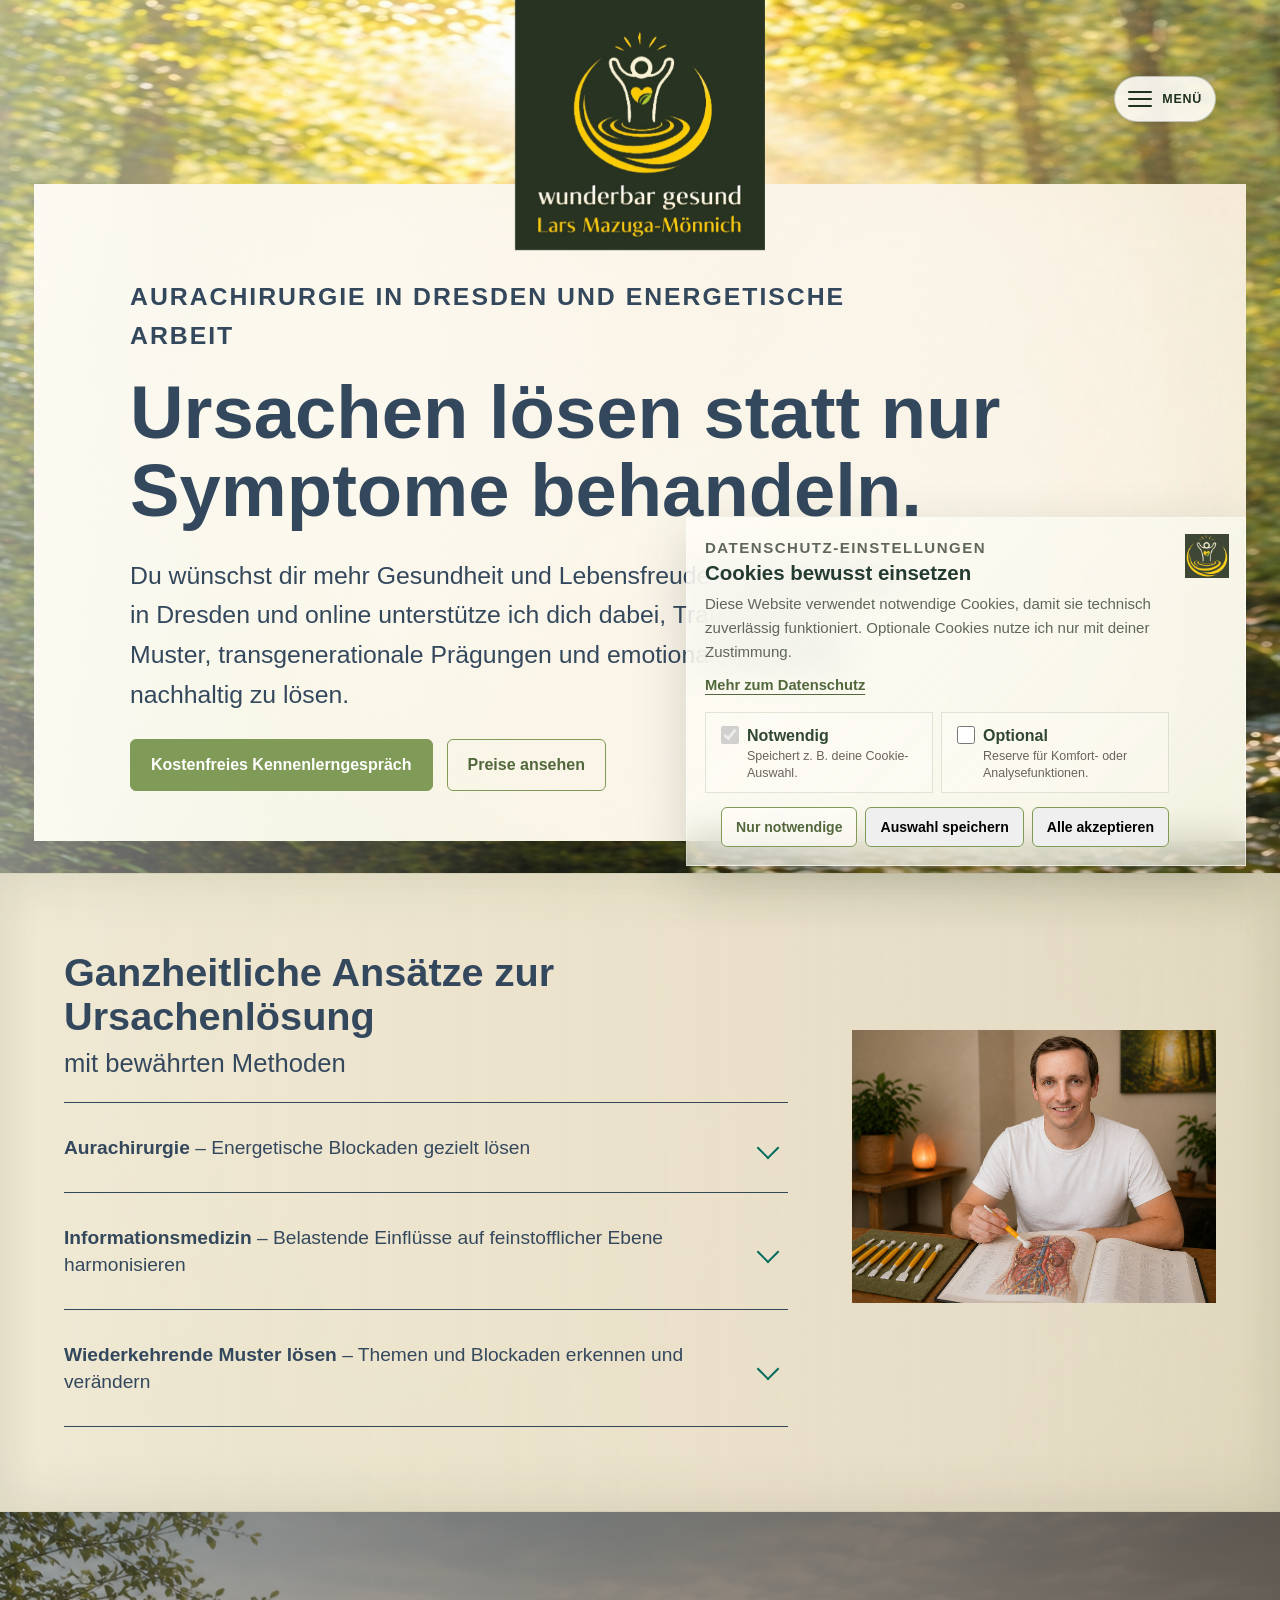
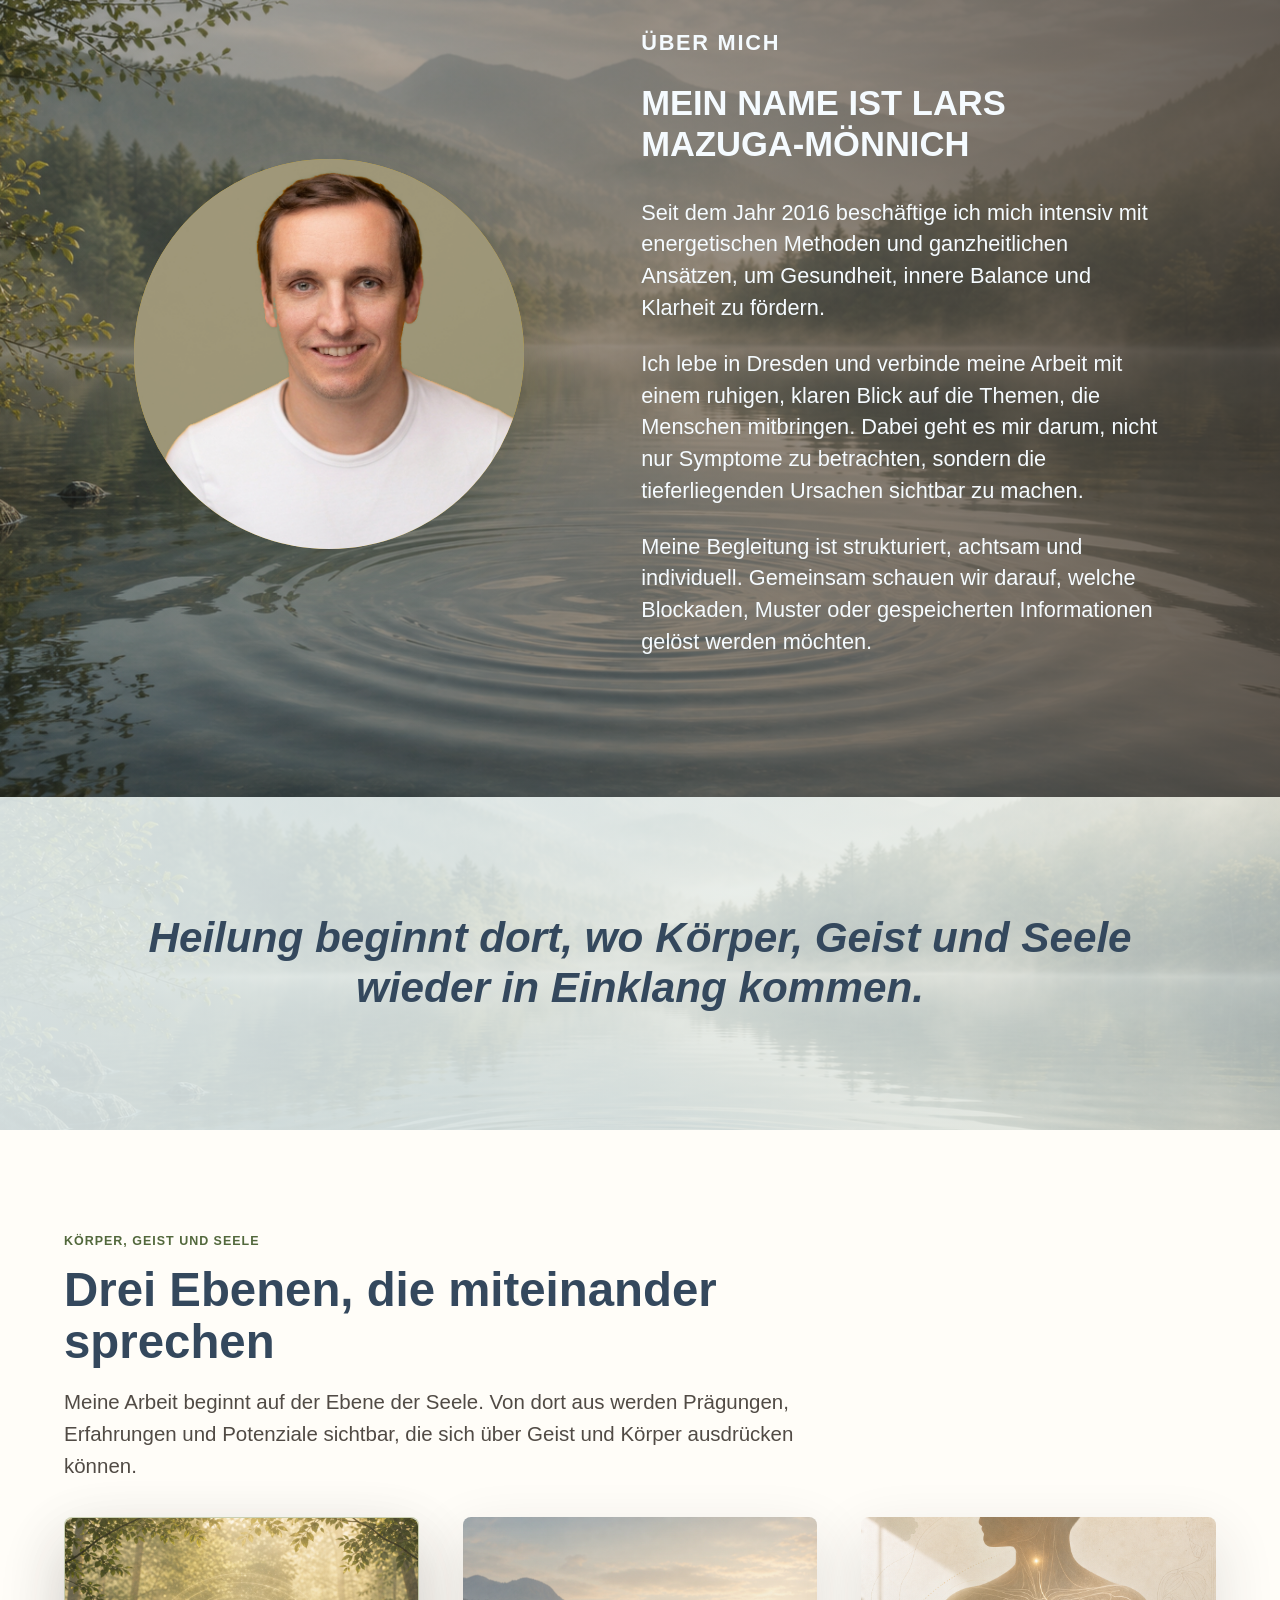
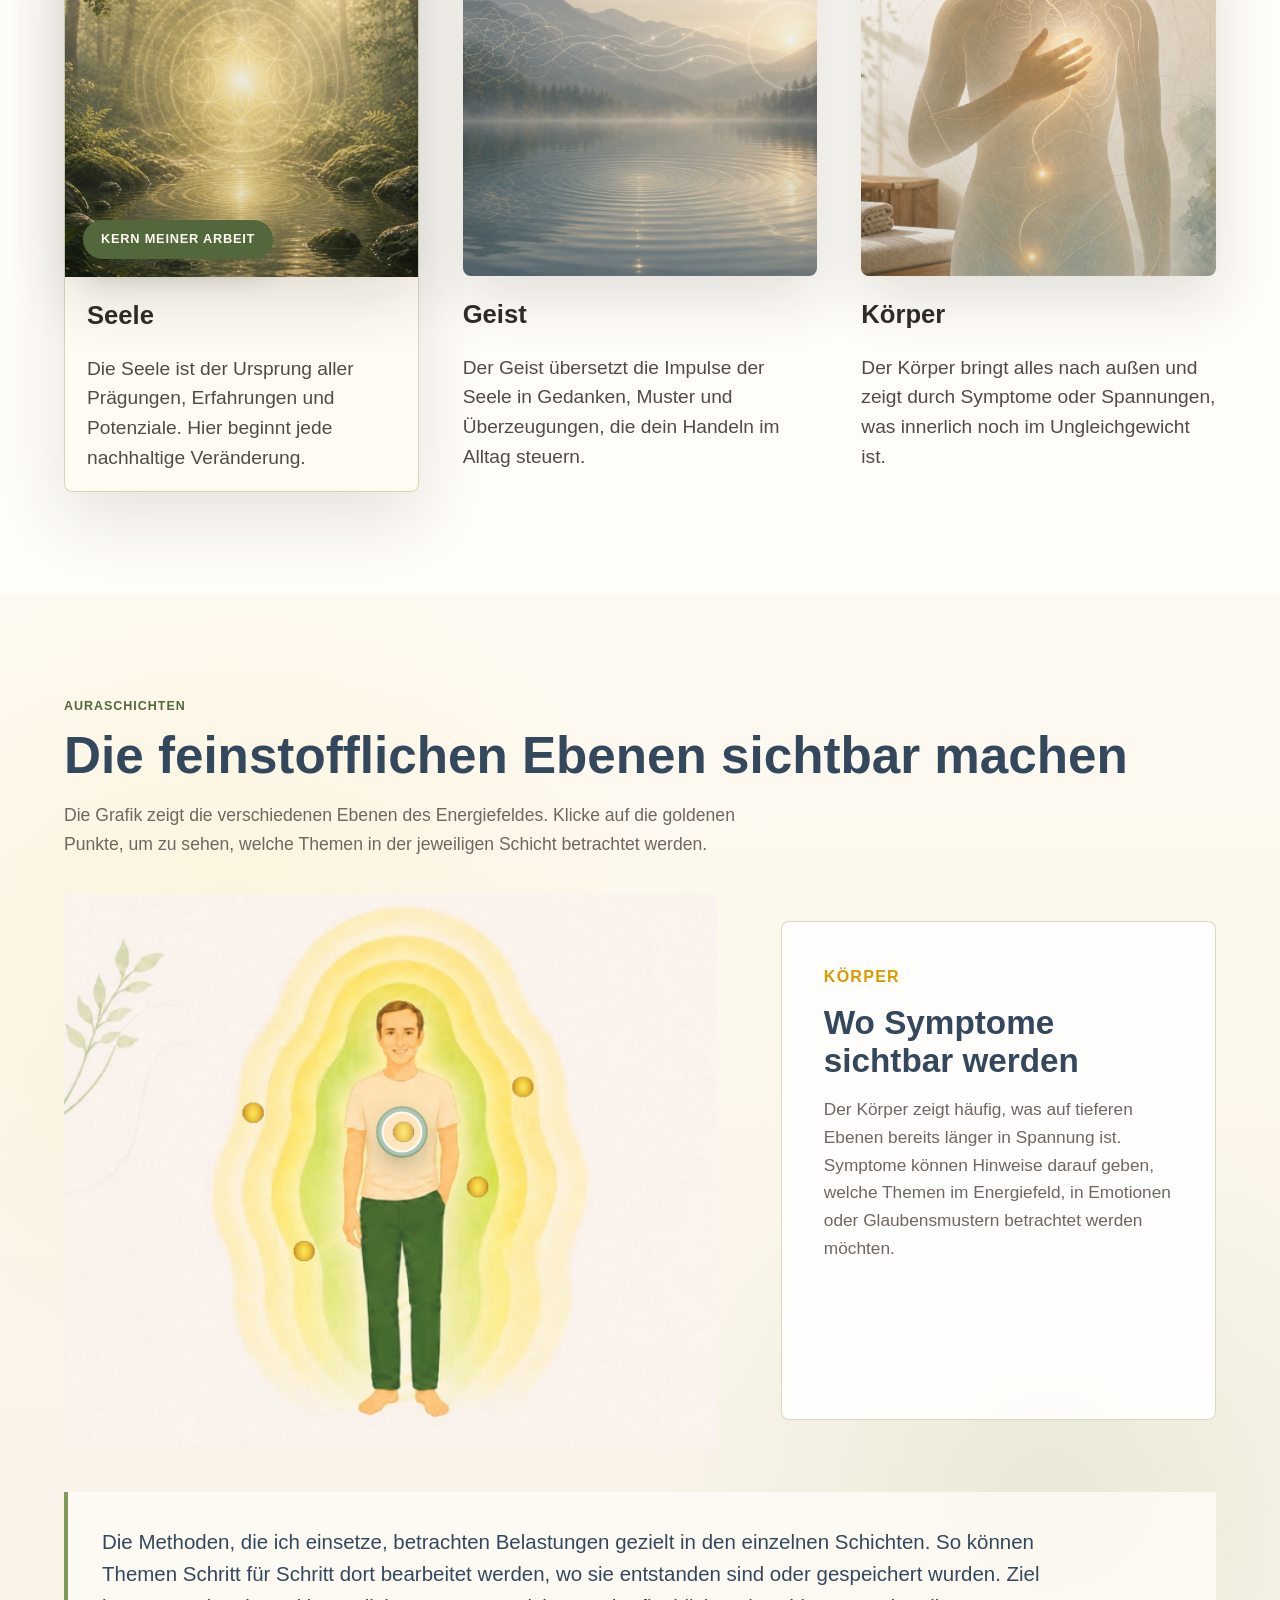
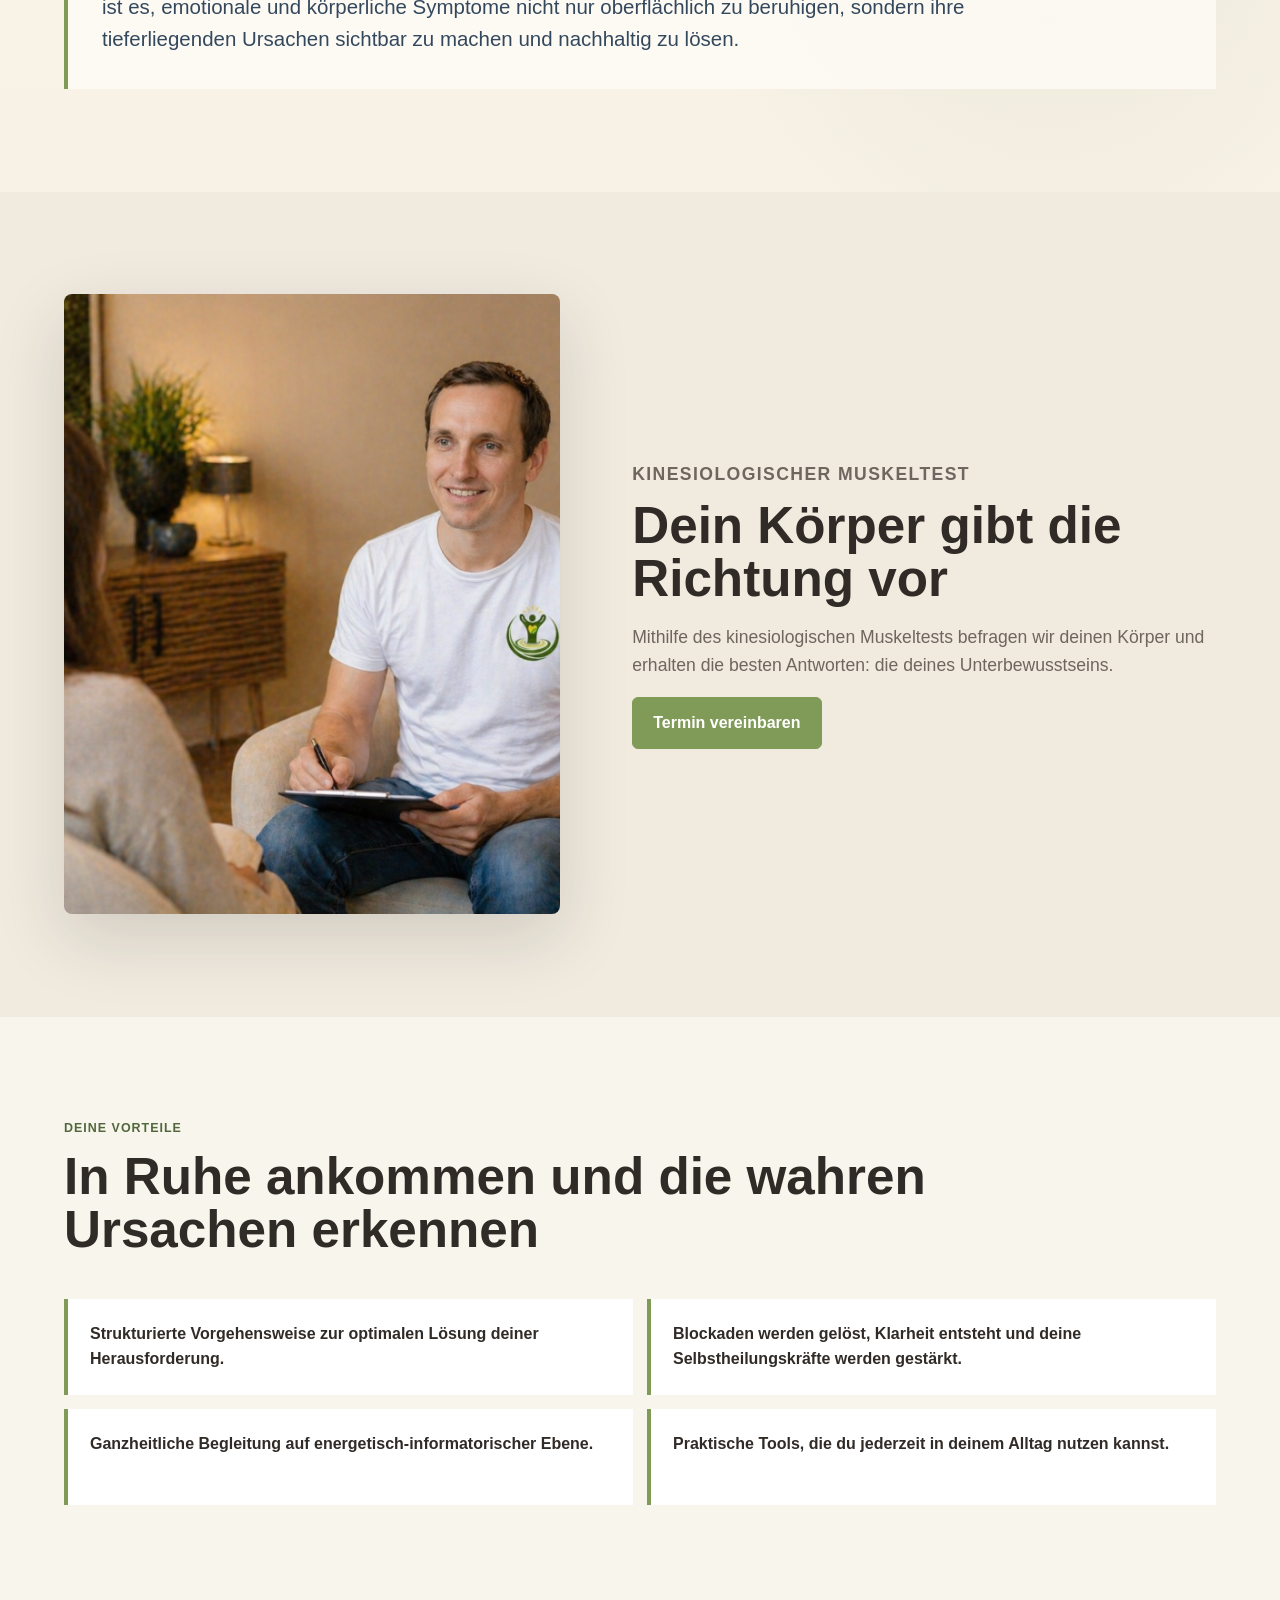
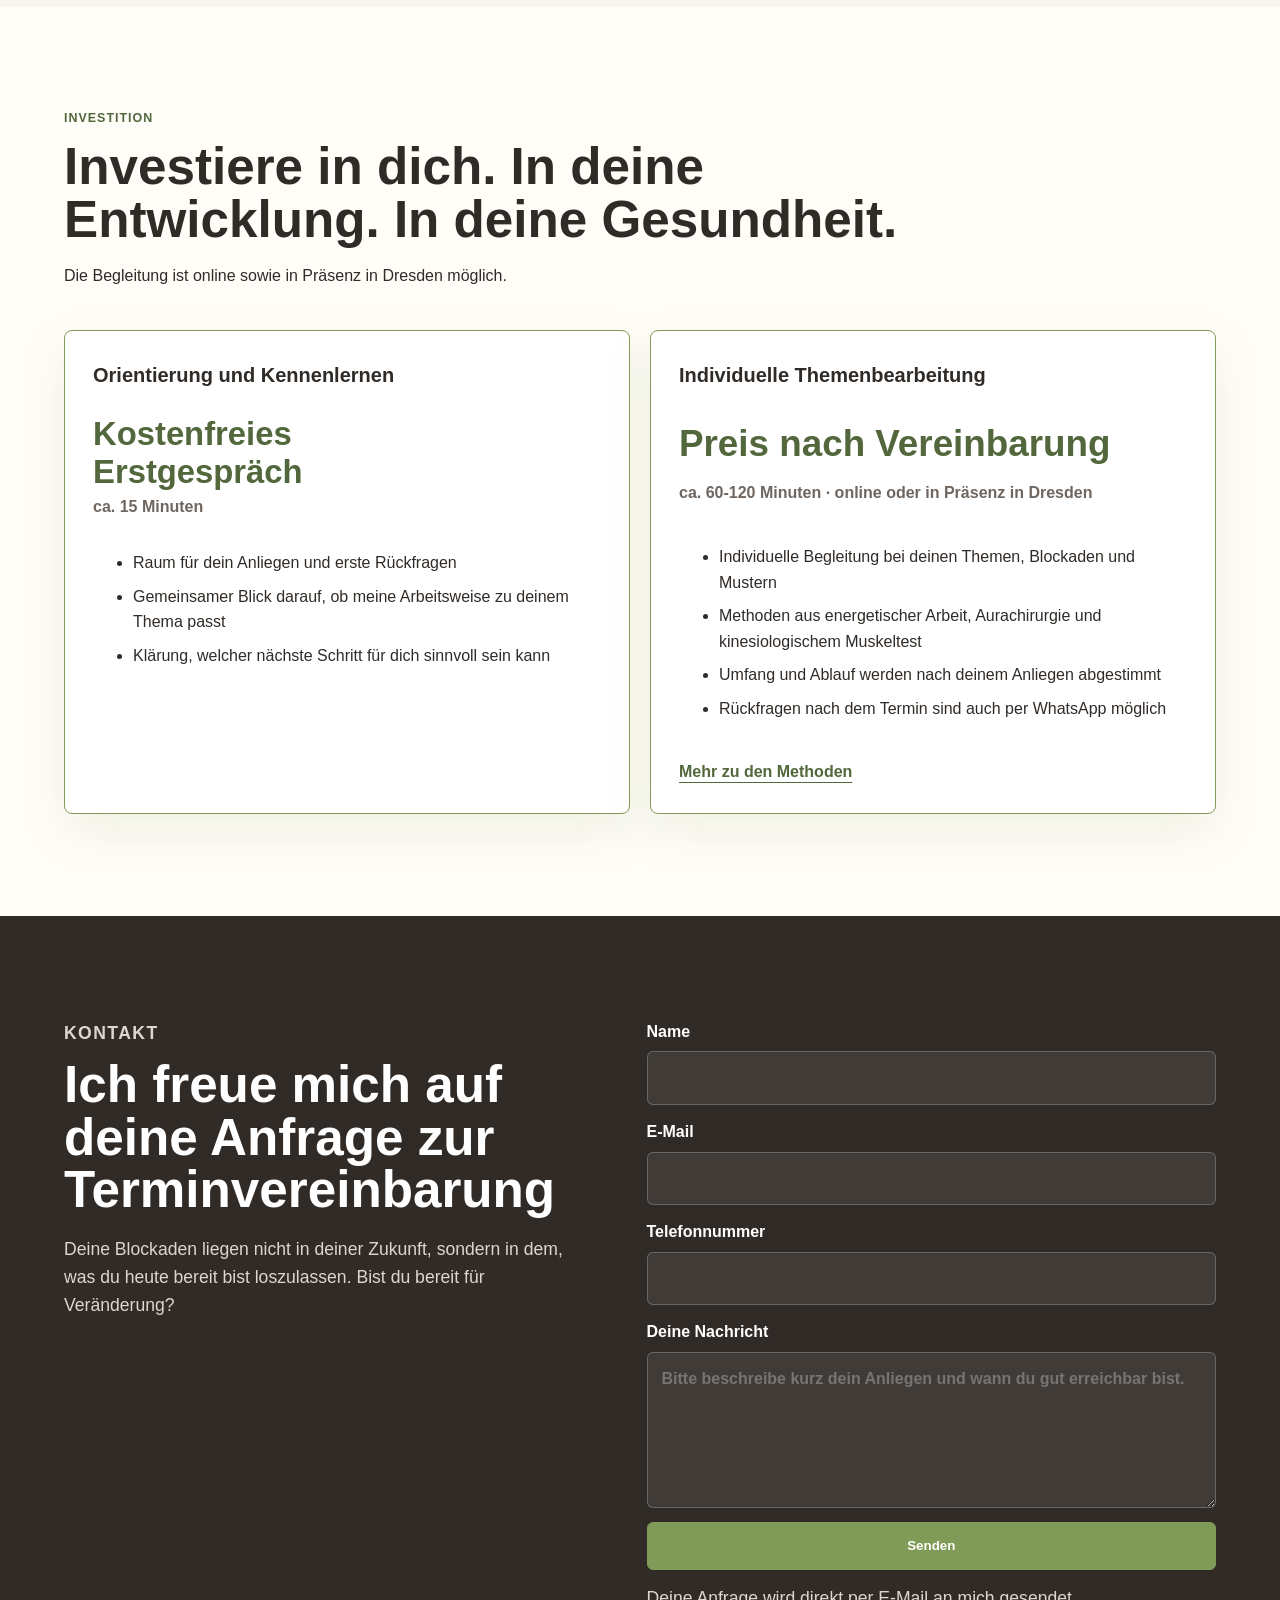
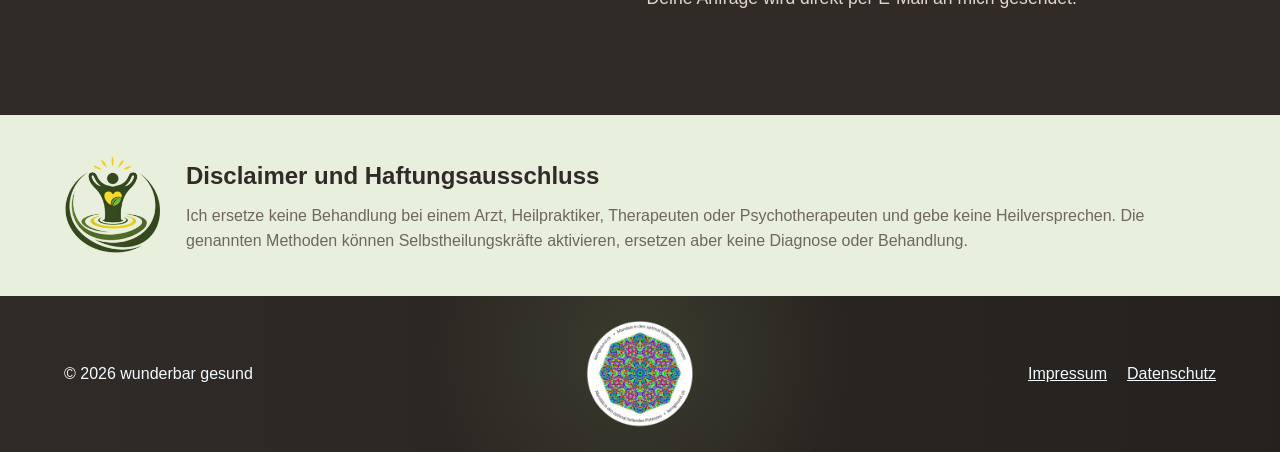
==== commit 1d39781a: "Add logo to cookie banner" ====
--- a/index.html
+++ b/index.html
@@ -24,7 +24,7 @@
     <link rel="preload" as="image" href="assets/images/hero-background-clean.png">
     <link rel="preload" as="image" href="assets/images/hero-panel-background.png">
     <link rel="preload" as="image" href="assets/images/logo-full.jpg">
-    <link rel="stylesheet" href="assets/styles.css?v=68">
+    <link rel="stylesheet" href="assets/styles.css?v=69">
     <script type="application/ld+json">
       {
         "@context": "https://schema.org",
@@ -401,6 +401,7 @@
 
     <div class="cookie-consent" data-cookie-consent hidden>
       <div class="cookie-consent-card" role="dialog" aria-modal="true" aria-labelledby="cookie-title" aria-describedby="cookie-description">
+        <img class="cookie-logo" src="assets/images/logo-icon.png" alt="" aria-hidden="true">
         <div class="cookie-consent-copy">
           <p class="cookie-kicker">Datenschutz-Einstellungen</p>
           <h2 id="cookie-title">Cookies bewusst einsetzen</h2>
--- a/assets/styles.css
+++ b/assets/styles.css
@@ -1015,11 +1015,12 @@
 }
 
 .cookie-consent-card {
+  position: relative;
   width: min(560px, calc(100vw - 32px));
   display: grid;
   grid-template-columns: 1fr;
   gap: 14px;
-  padding: 18px;
+  padding: 18px 76px 18px 18px;
   color: #233b31;
   background:
     linear-gradient(135deg, rgba(255, 253, 248, 0.62), rgba(239, 246, 232, 0.42)),
@@ -1028,6 +1029,16 @@
   box-shadow: 0 18px 50px rgba(31, 49, 29, 0.18);
   backdrop-filter: blur(18px) saturate(1.1);
   pointer-events: auto;
+}
+
+.cookie-logo {
+  position: absolute;
+  top: 16px;
+  right: 16px;
+  width: 44px;
+  height: 44px;
+  object-fit: contain;
+  opacity: 0.9;
 }
 
 .cookie-consent-copy h2 {
@@ -1332,9 +1343,16 @@
     grid-template-columns: 1fr;
     gap: 13px;
     width: min(356px, calc(100vw - 24px));
-    padding: 16px;
+    padding: 16px 66px 16px 16px;
     max-height: calc(100vh - 24px);
     overflow: auto;
+  }
+
+  .cookie-logo {
+    top: 14px;
+    right: 14px;
+    width: 38px;
+    height: 38px;
   }
 
   .cookie-options {
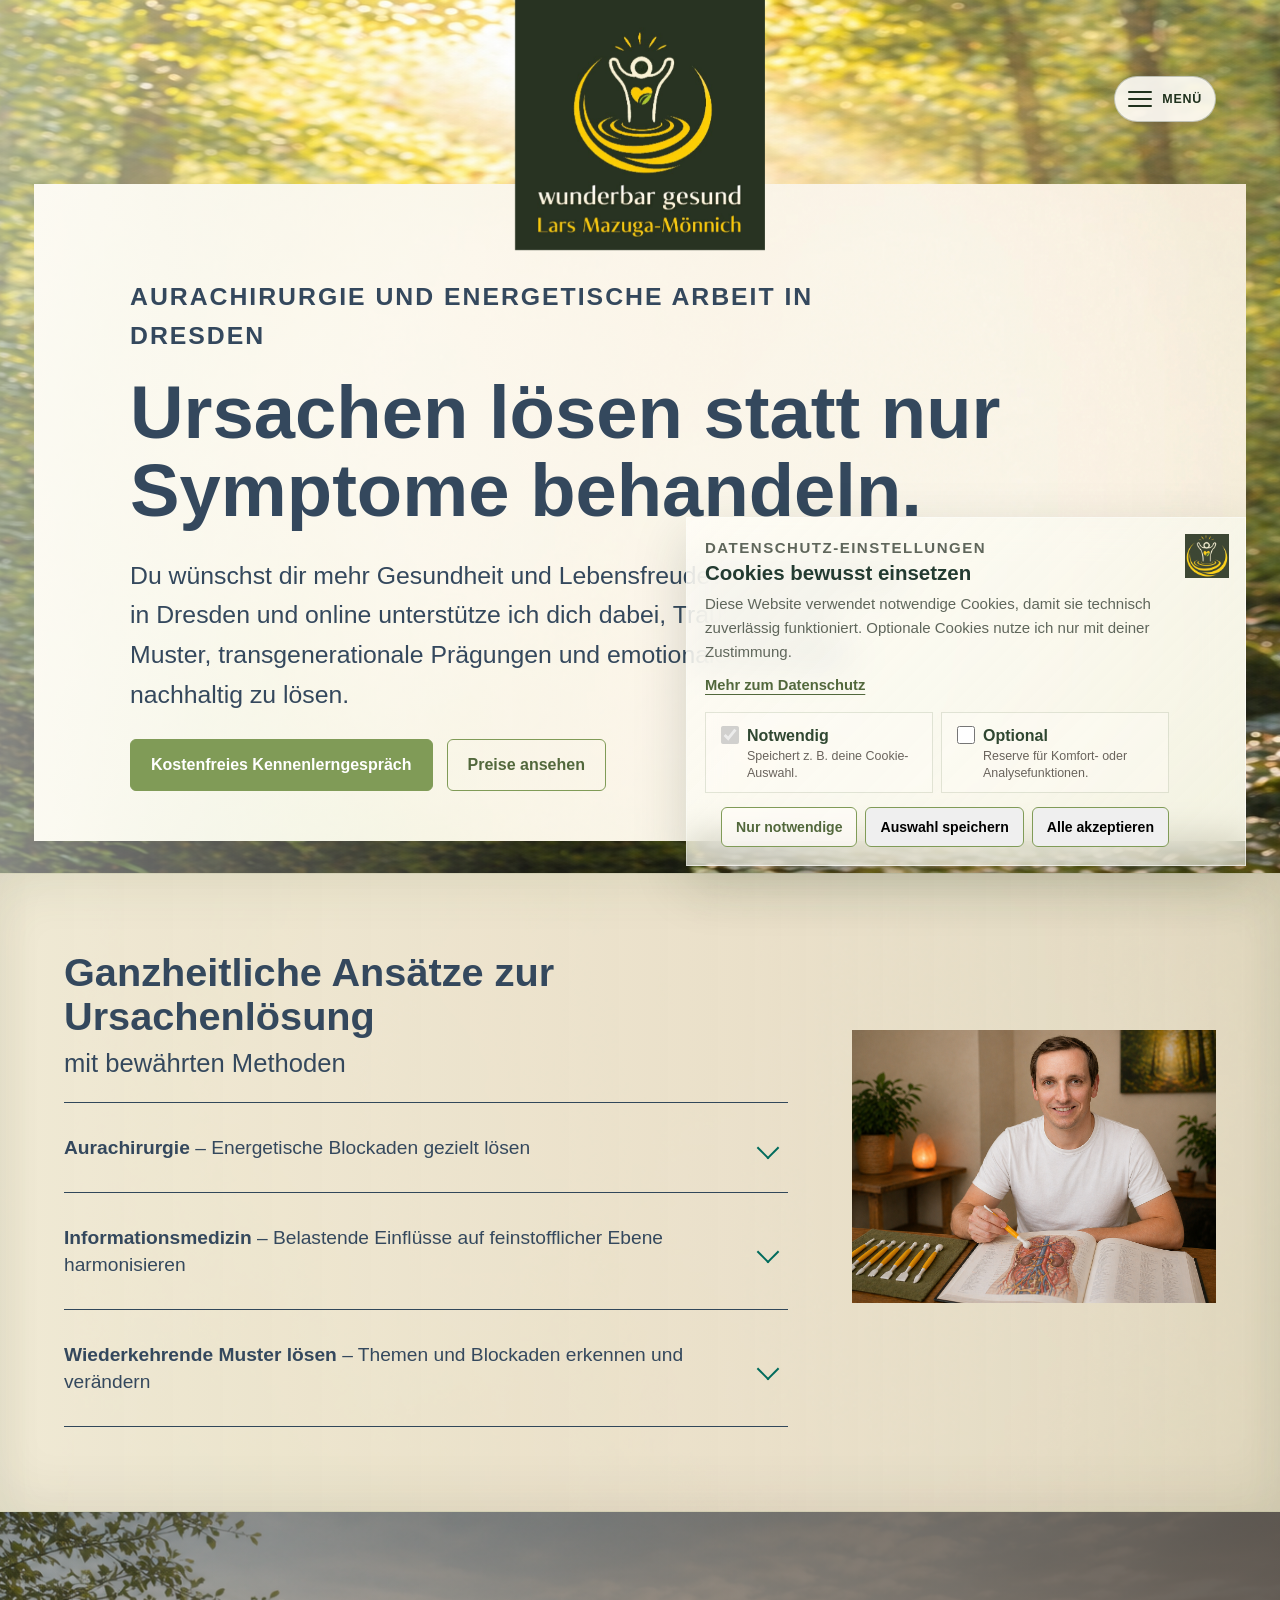
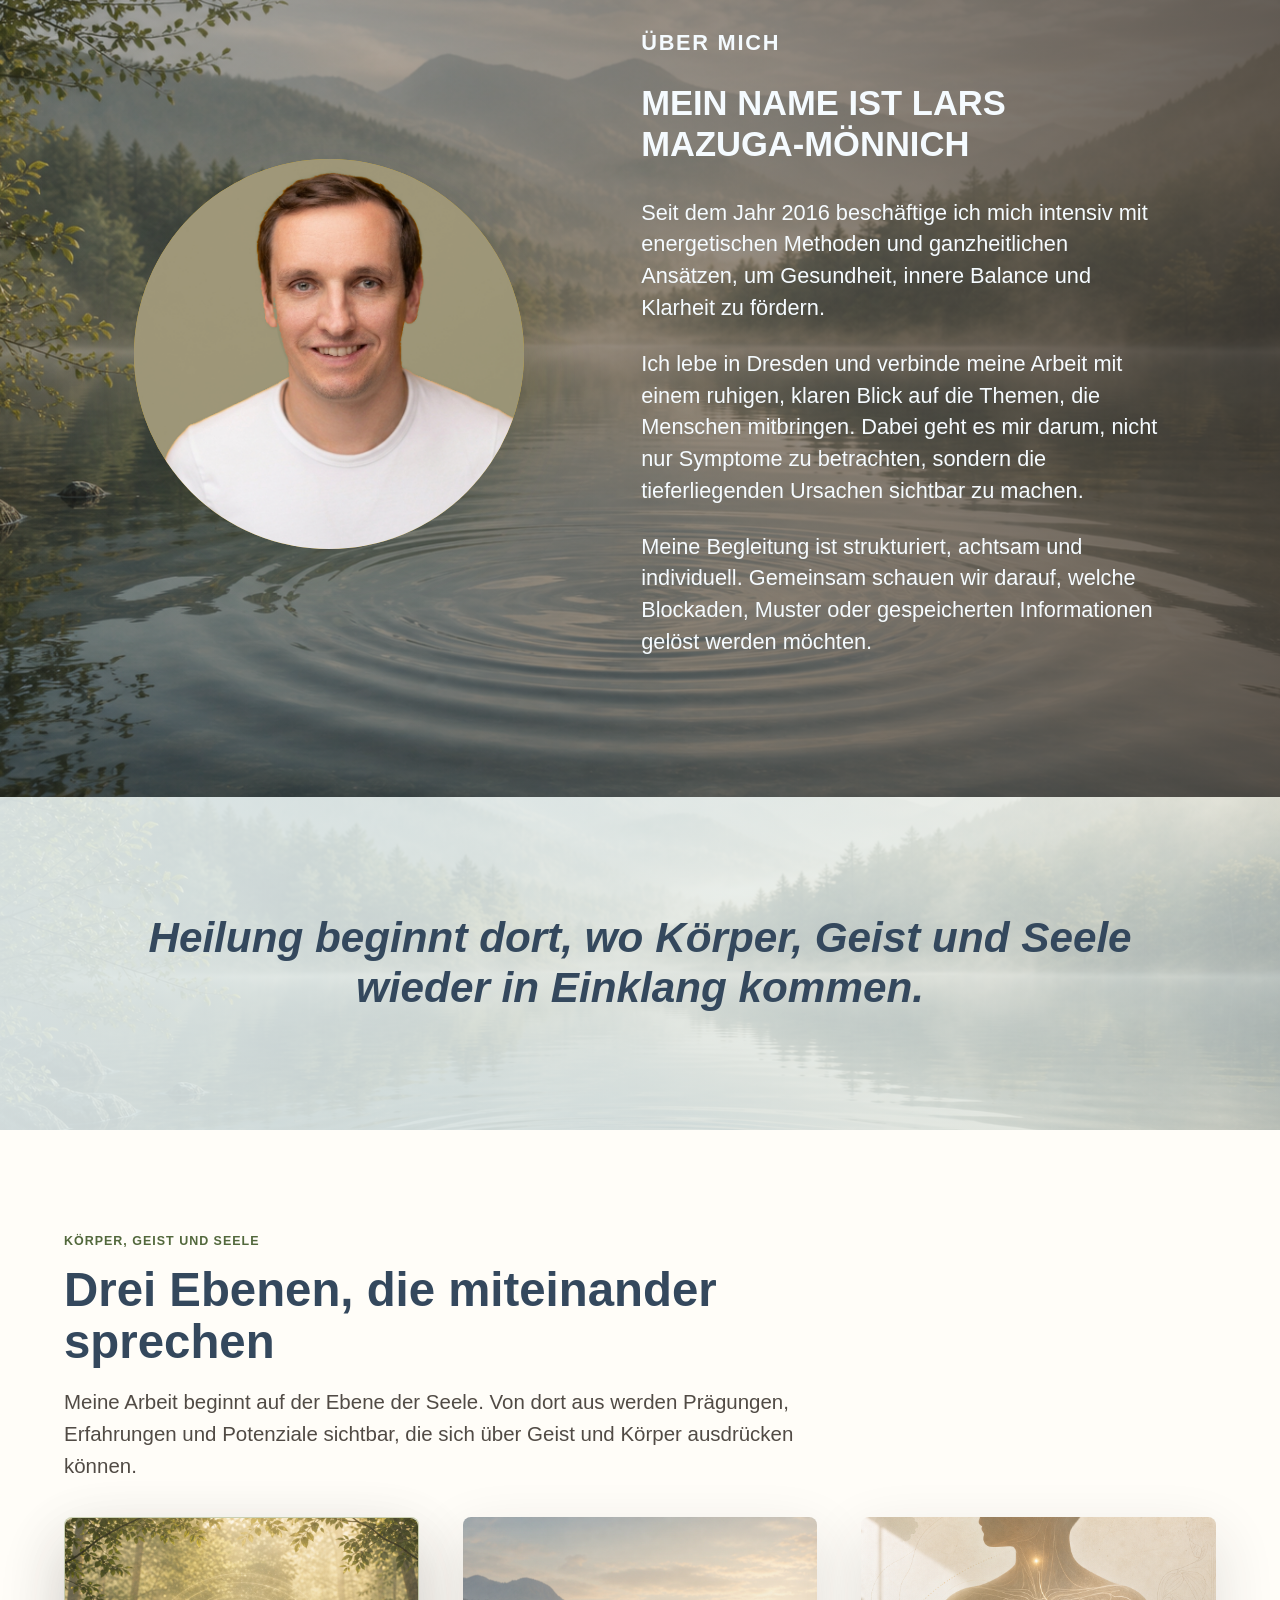
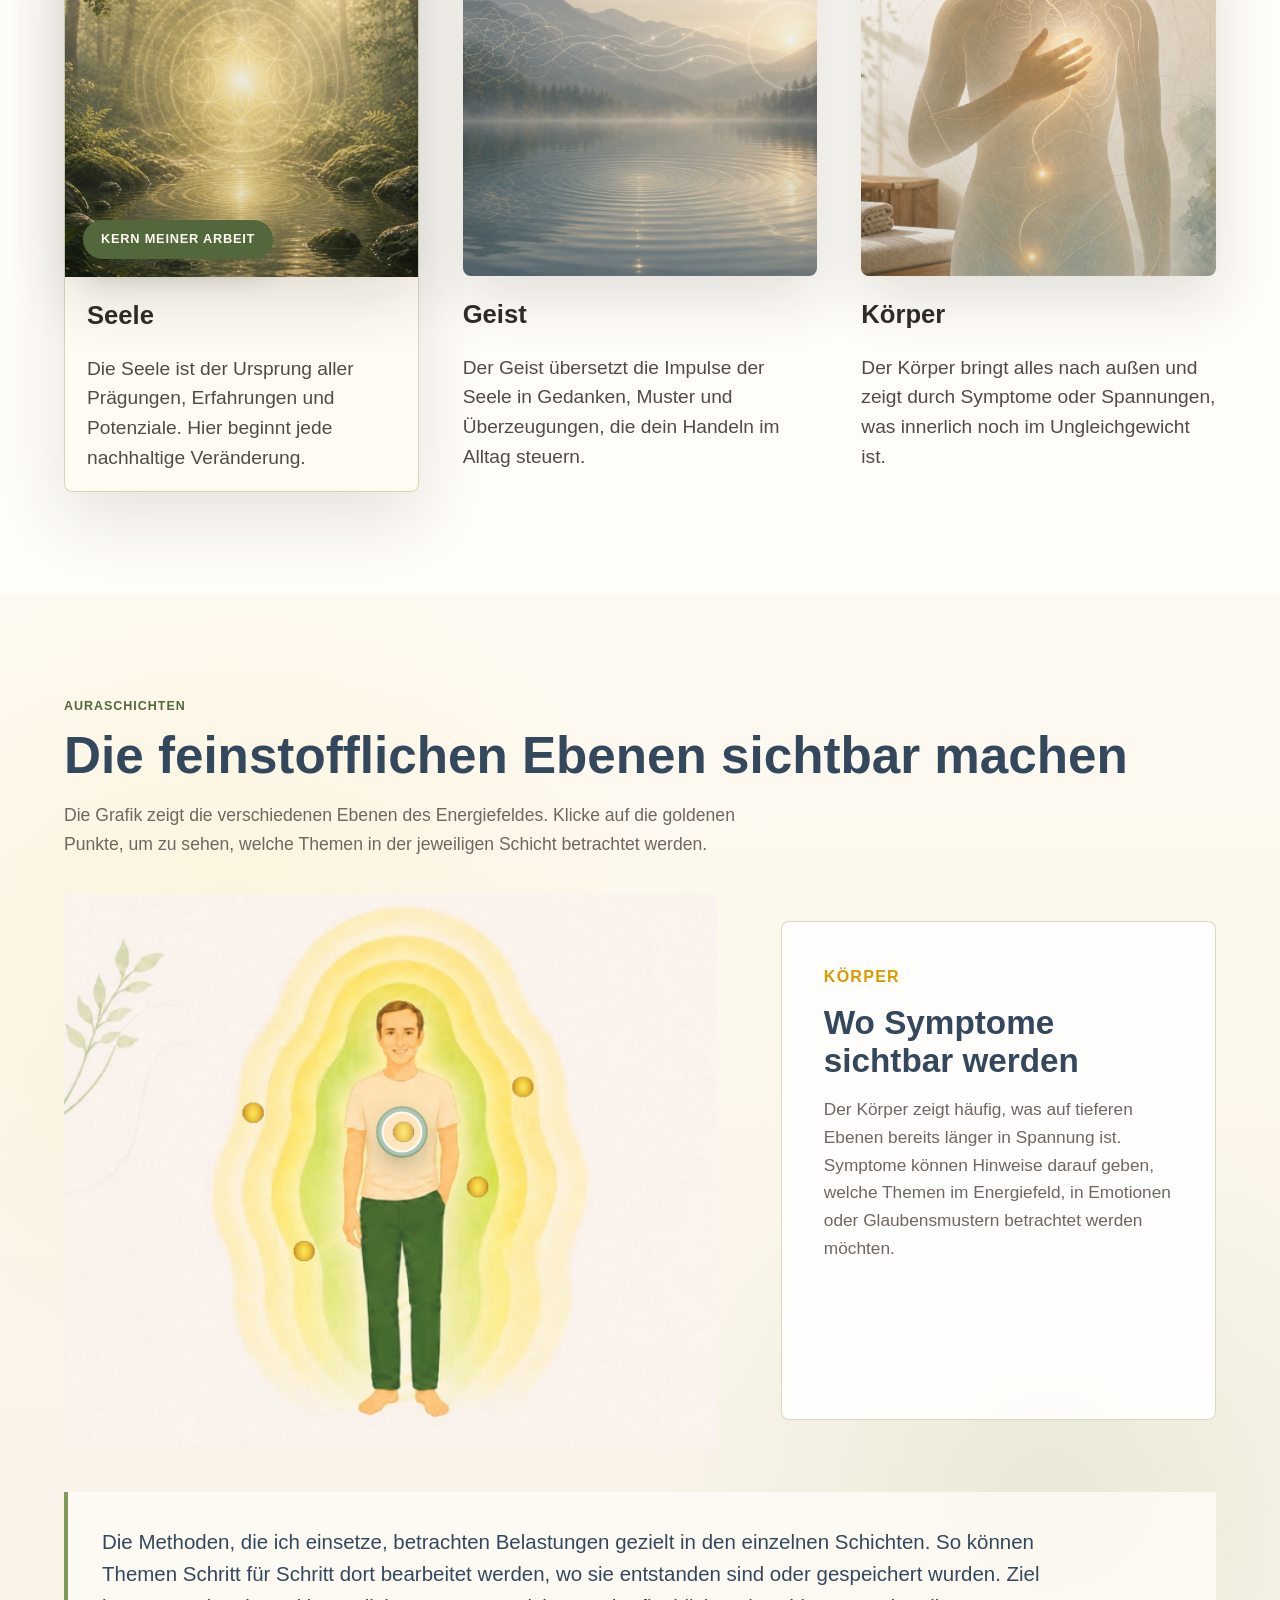
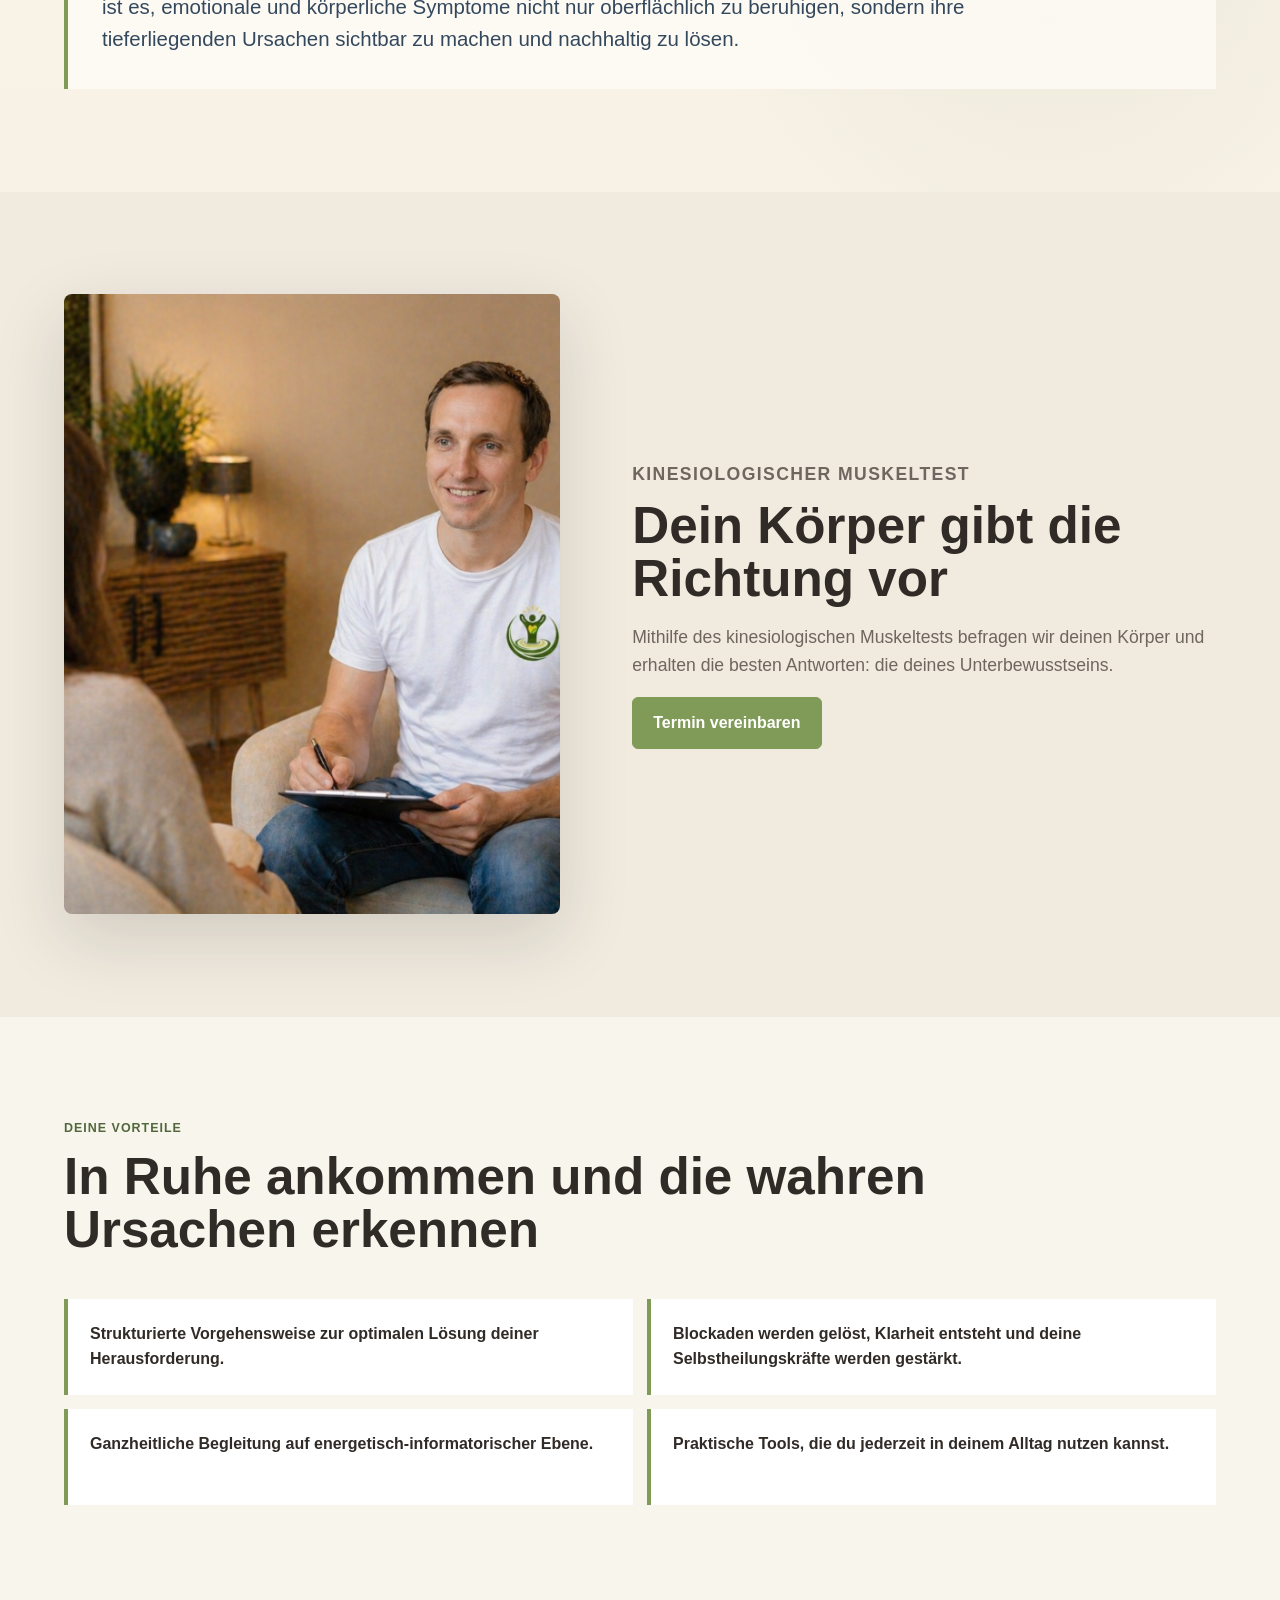
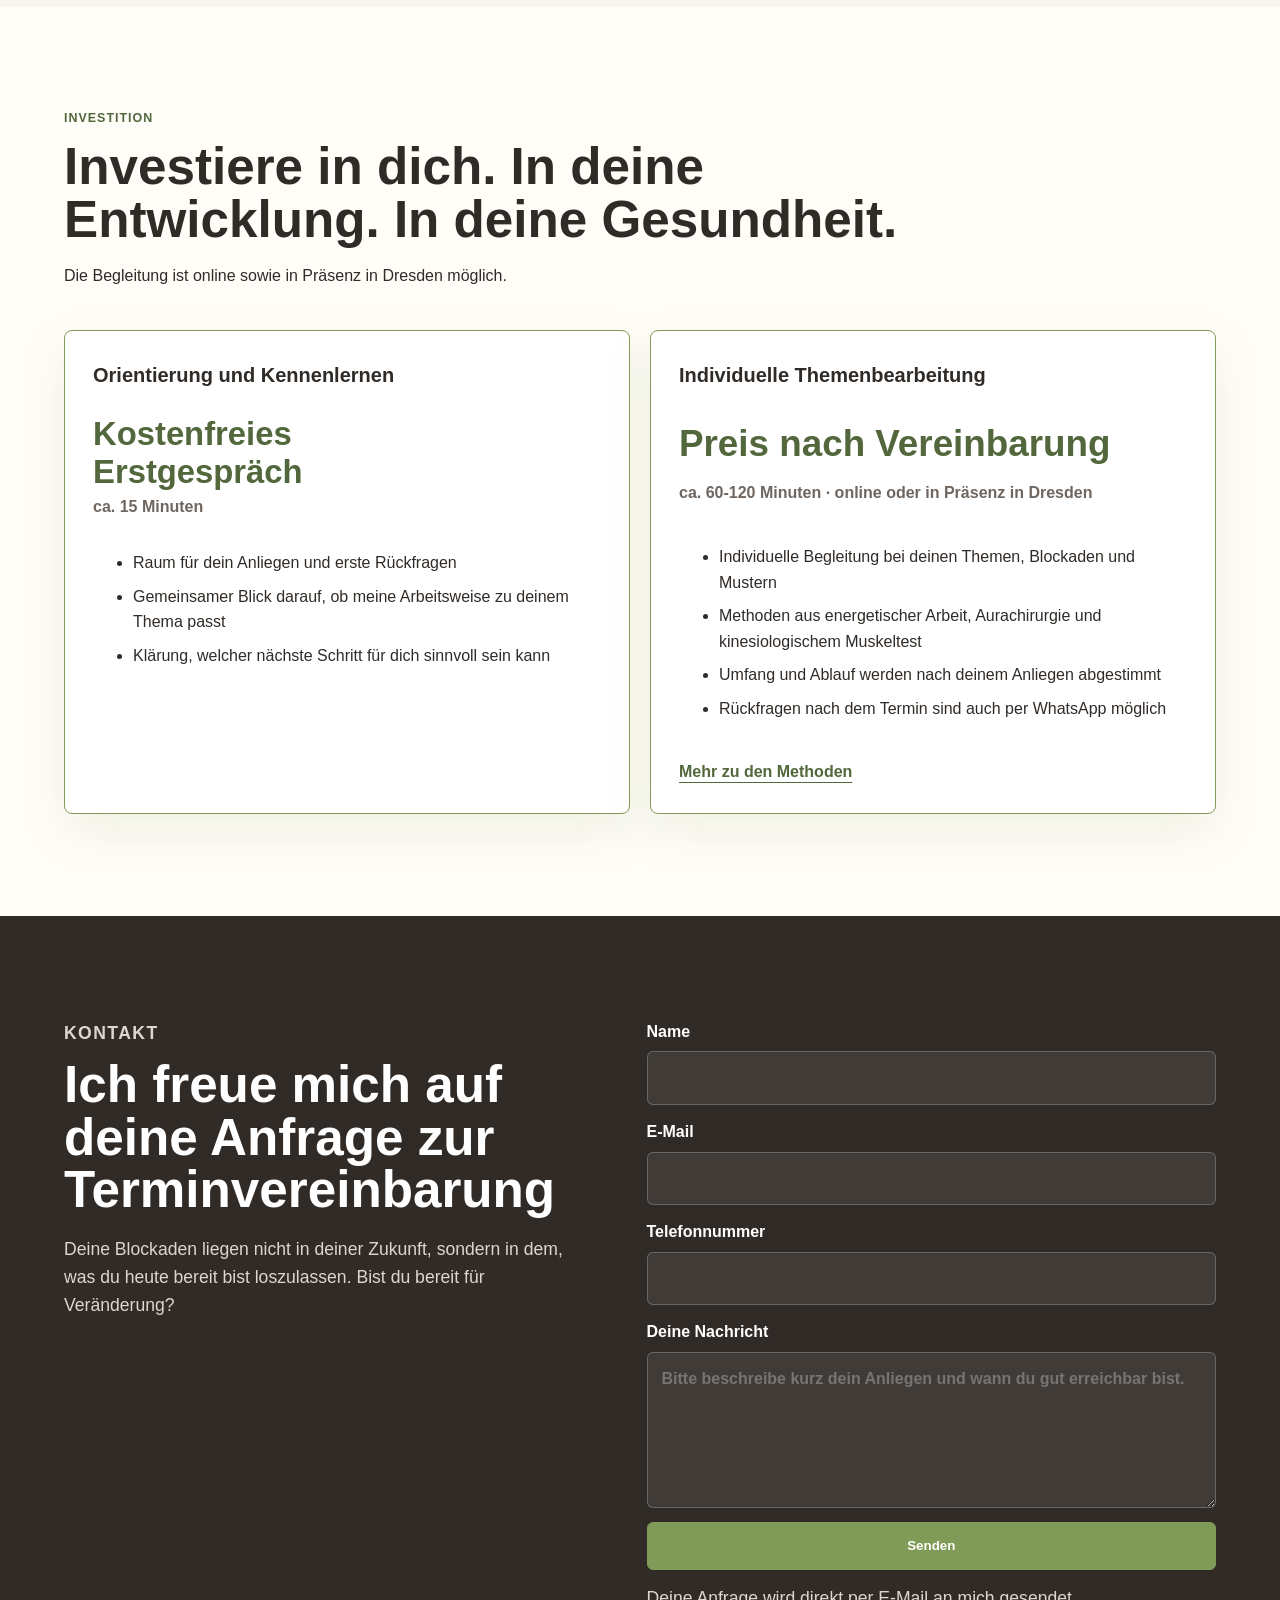
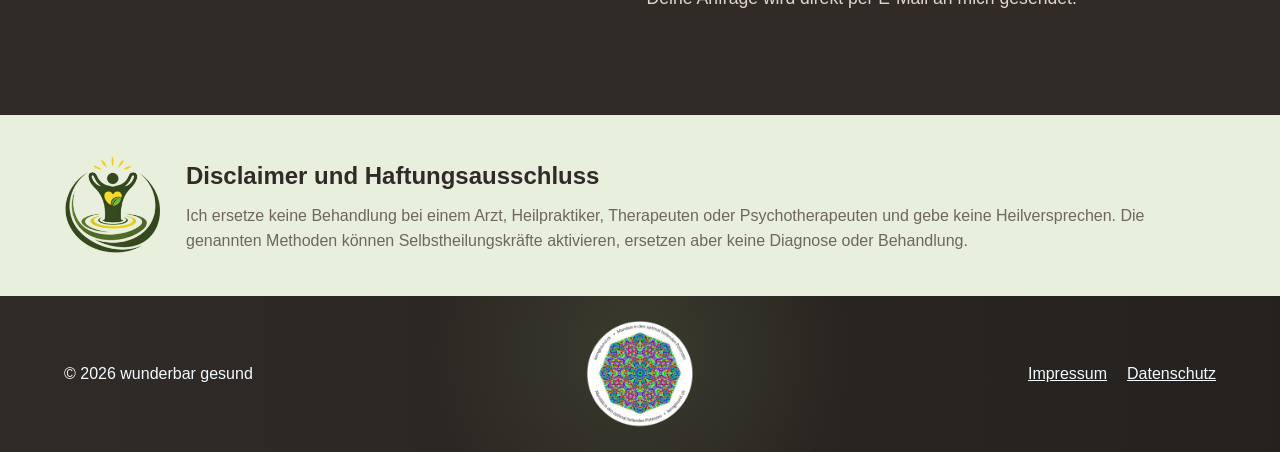
==== commit 896297bc: "Move Dresden to hero eyebrow end" ====
--- a/index.html
+++ b/index.html
@@ -92,7 +92,7 @@
           <img class="logo-scroll-symbol" src="assets/images/logo-scroll-symbol-transparent.png" alt="" aria-hidden="true">
         </div>
         <div class="hero-content">
-          <p class="hero-eyebrow">Aurachirurgie in Dresden und energetische Arbeit</p>
+          <p class="hero-eyebrow">Aurachirurgie und energetische Arbeit in Dresden</p>
           <h1>Ursachen lösen statt nur Symptome behandeln.</h1>
           <p>
             Du wünschst dir mehr Gesundheit und Lebensfreude? Als Aurachirurg in Dresden
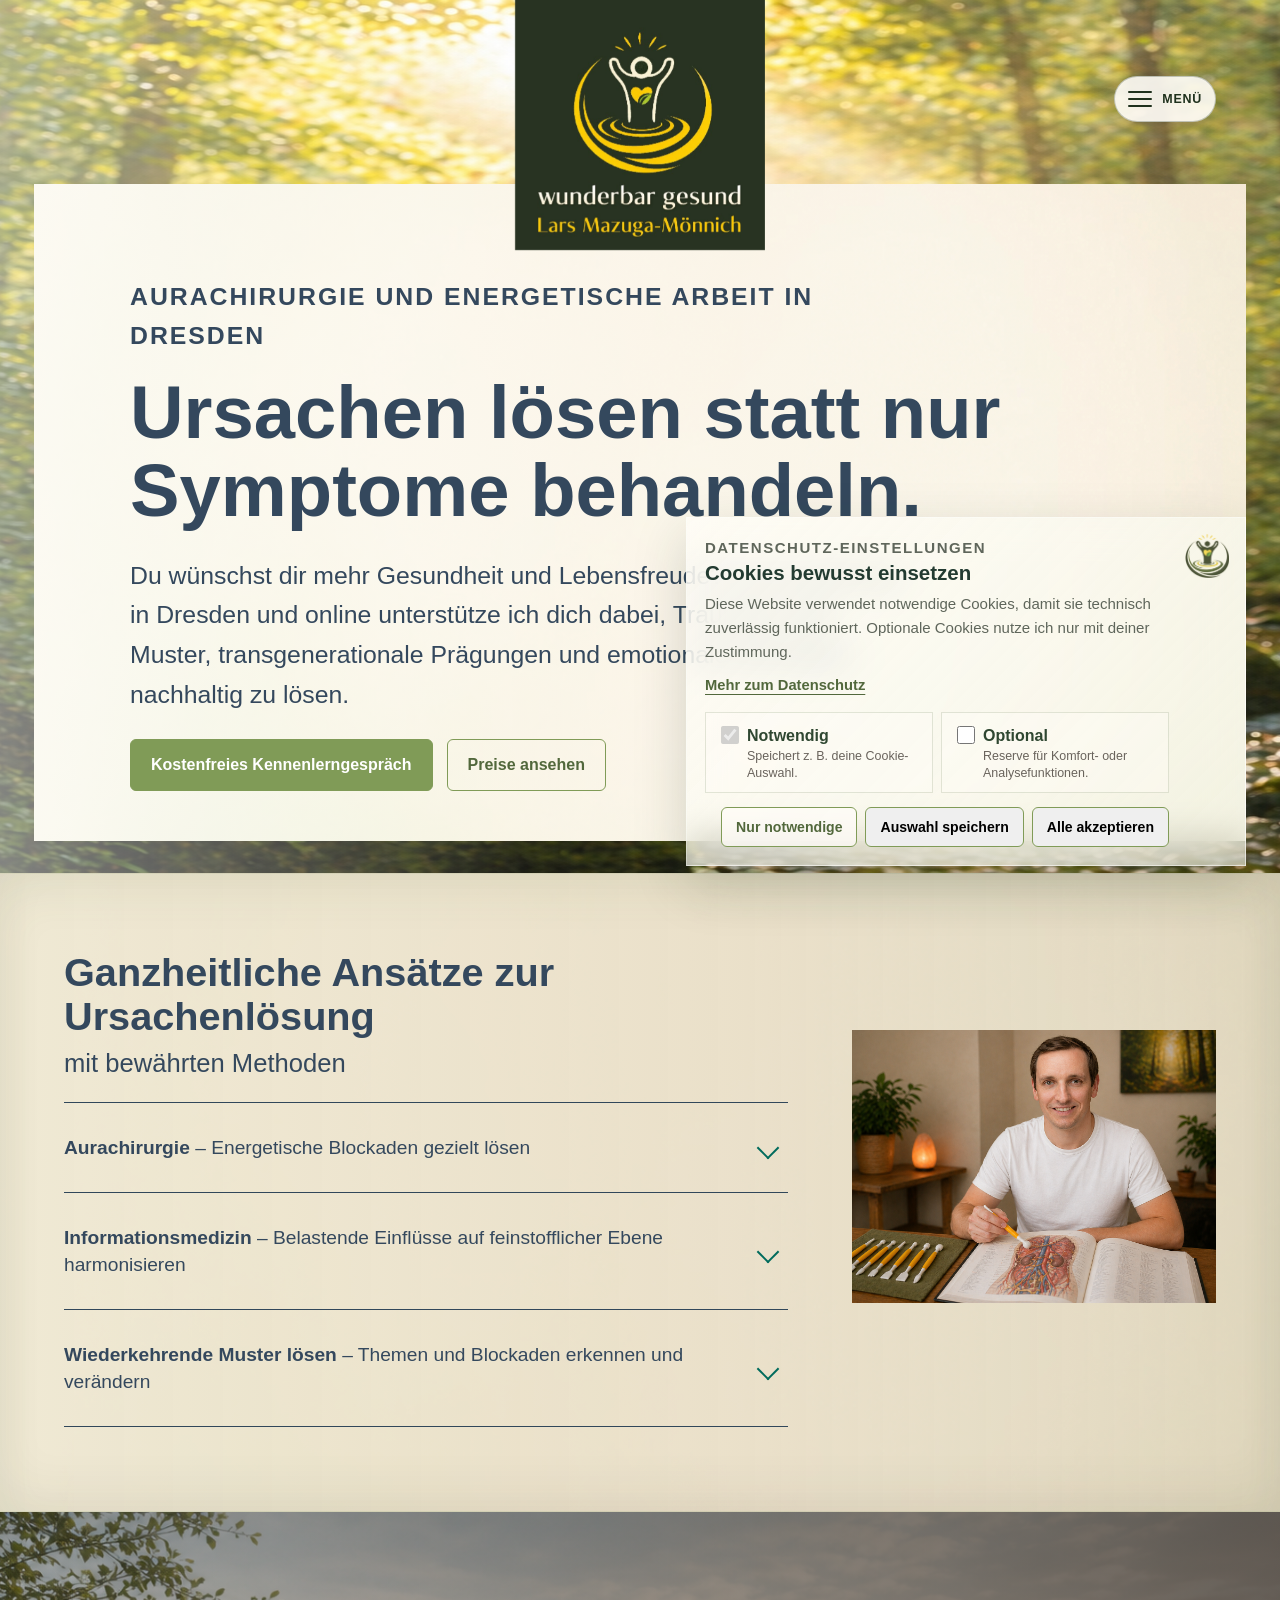
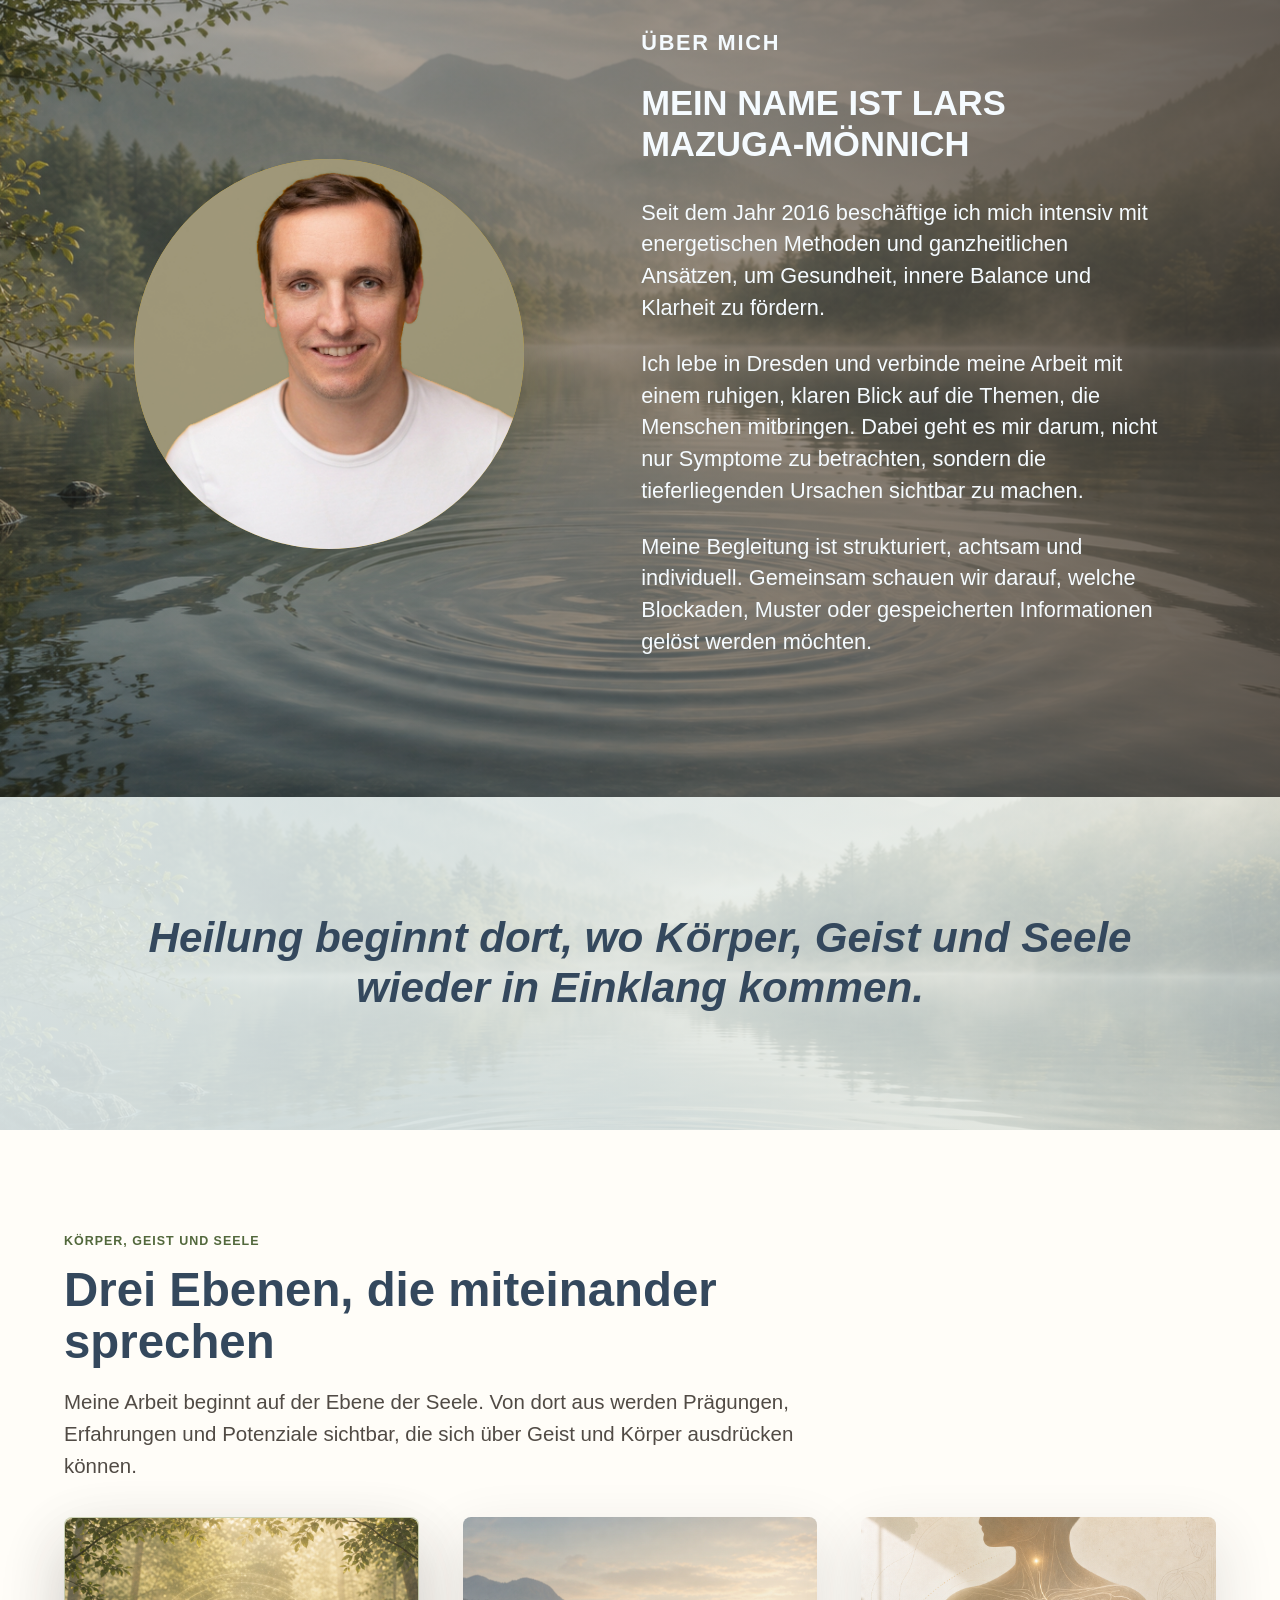
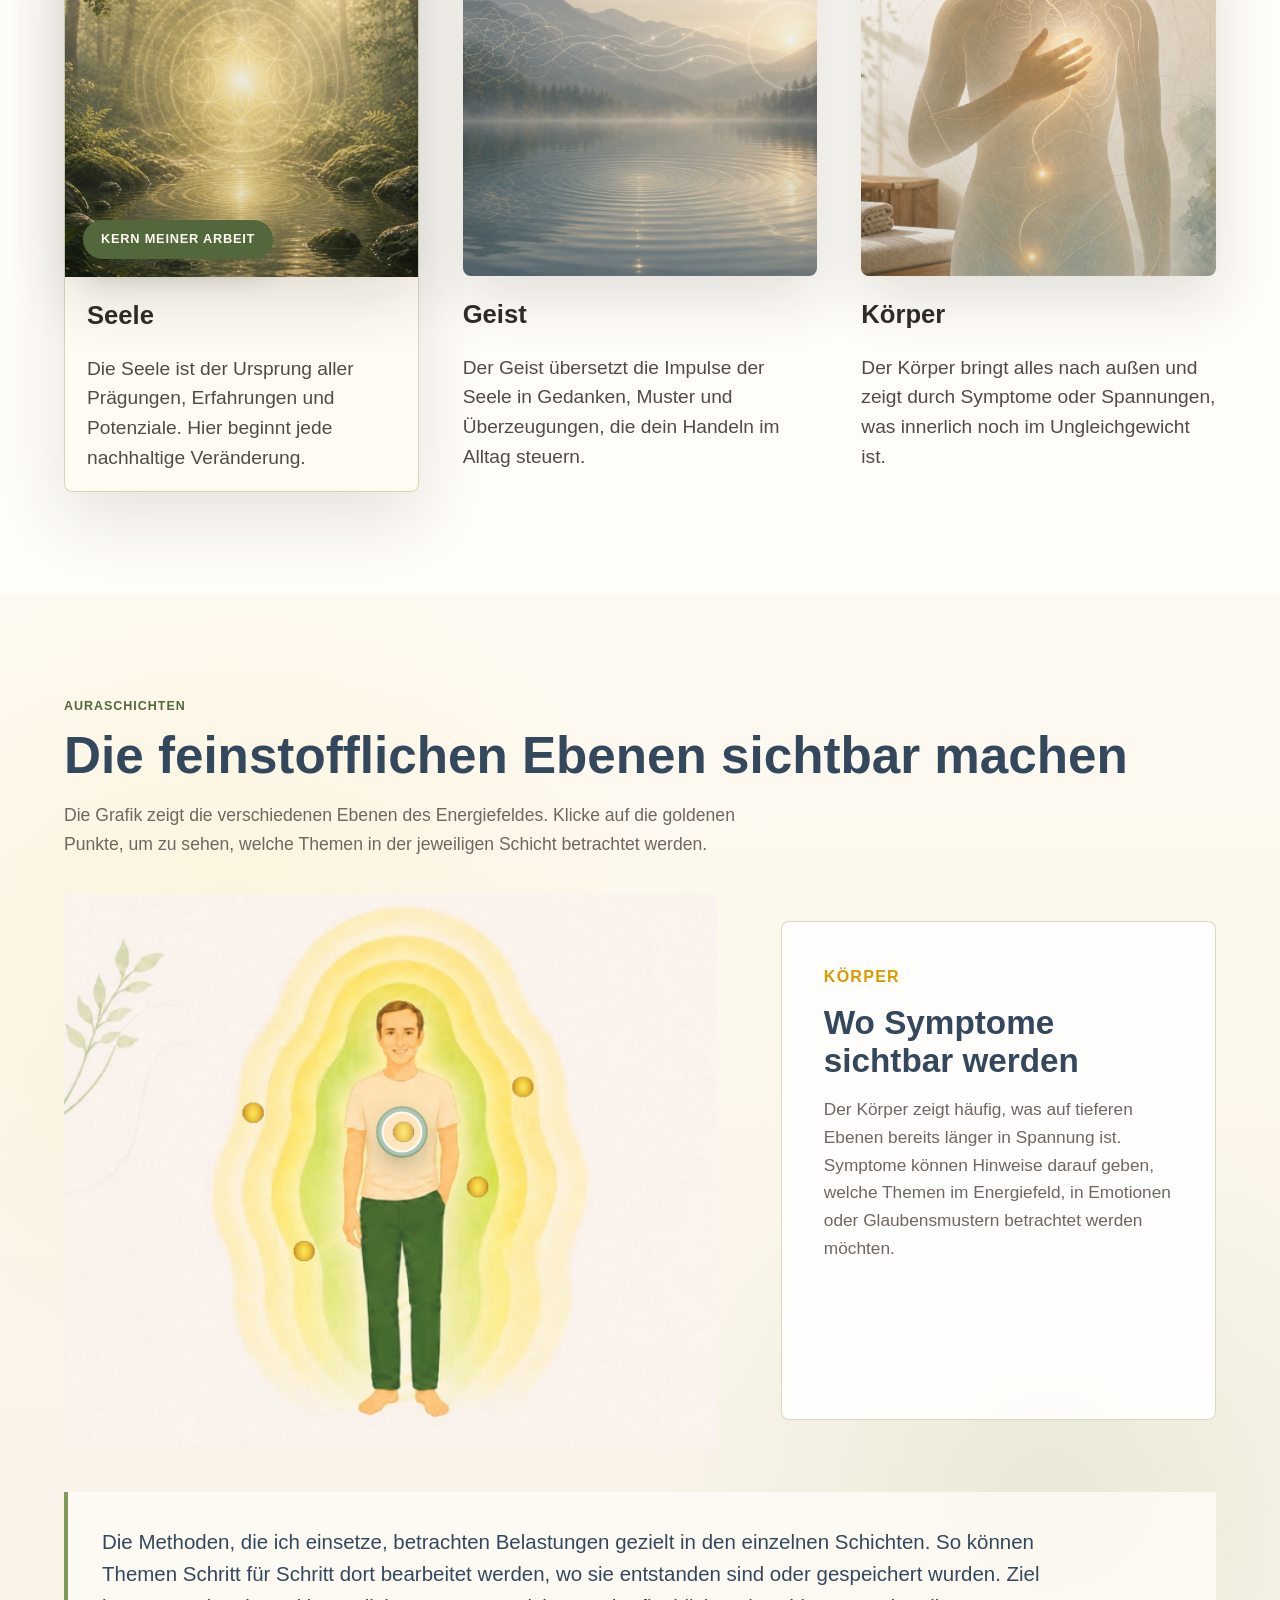
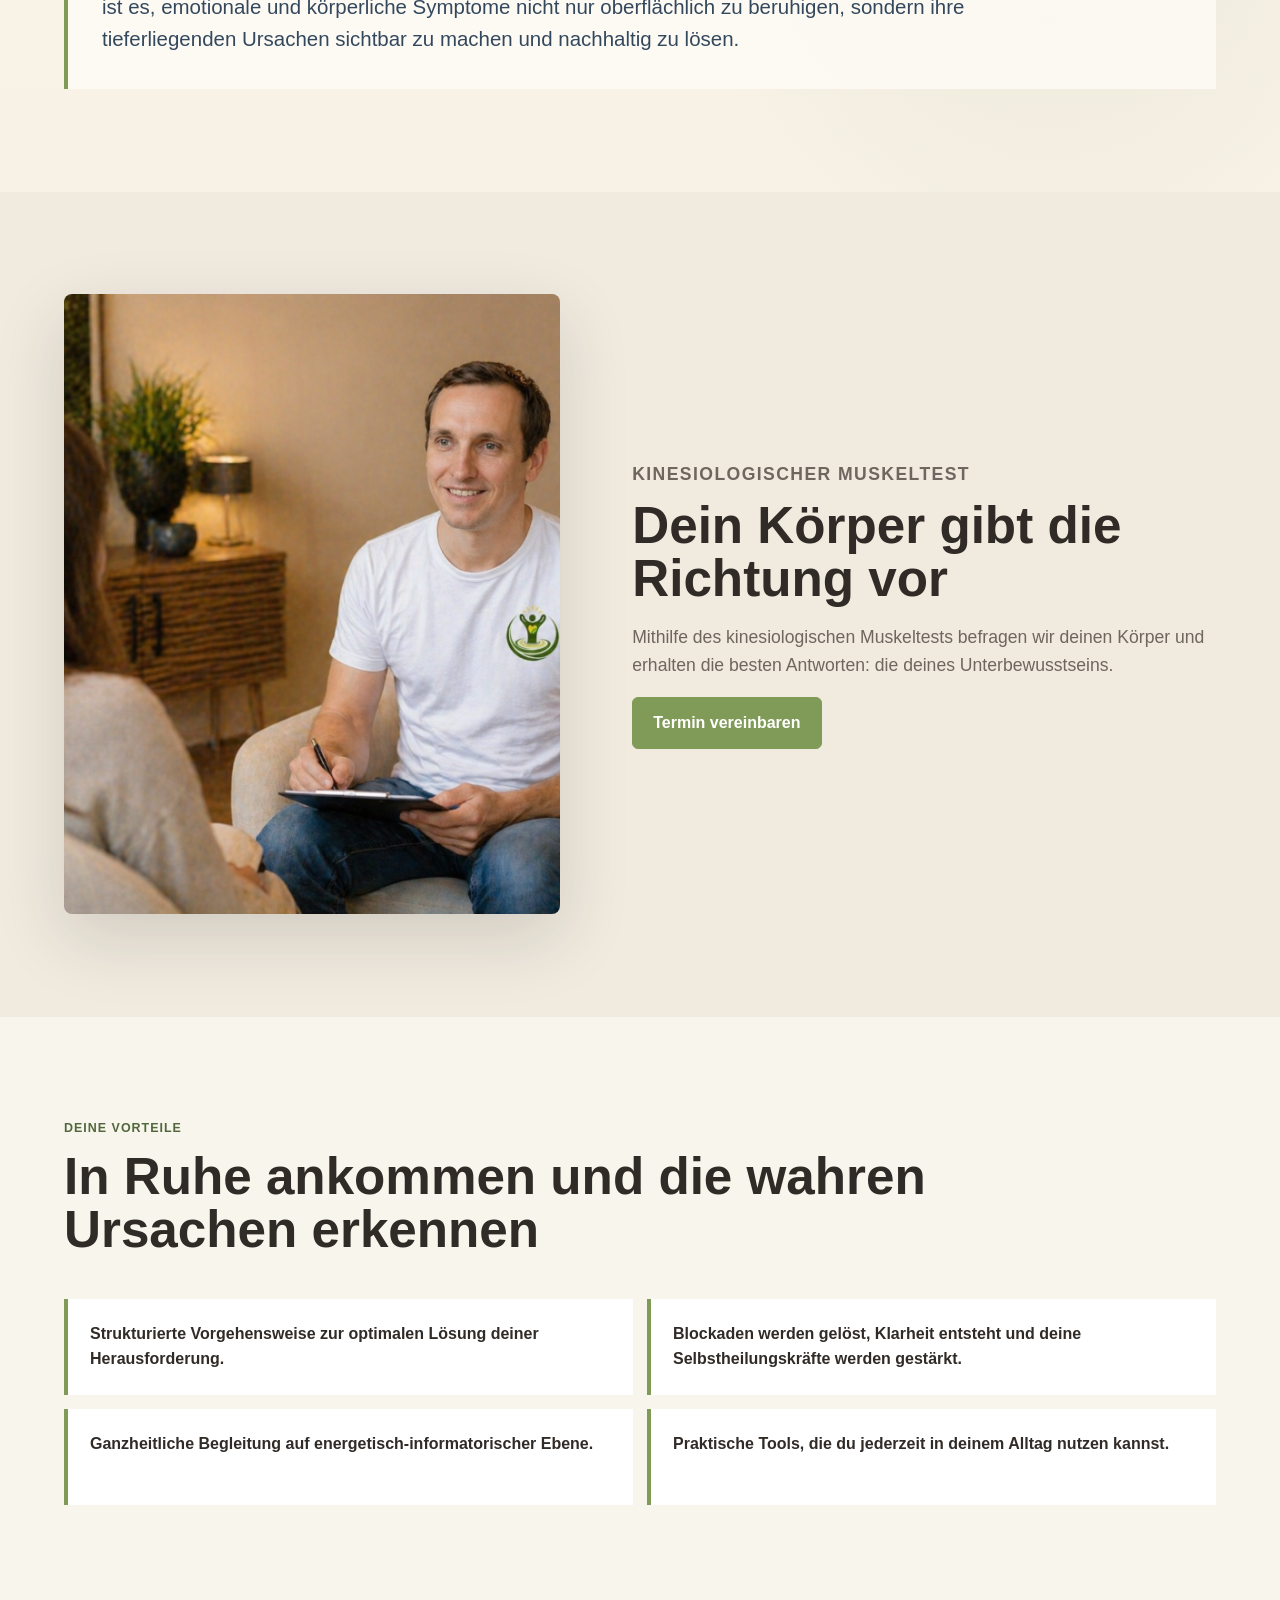
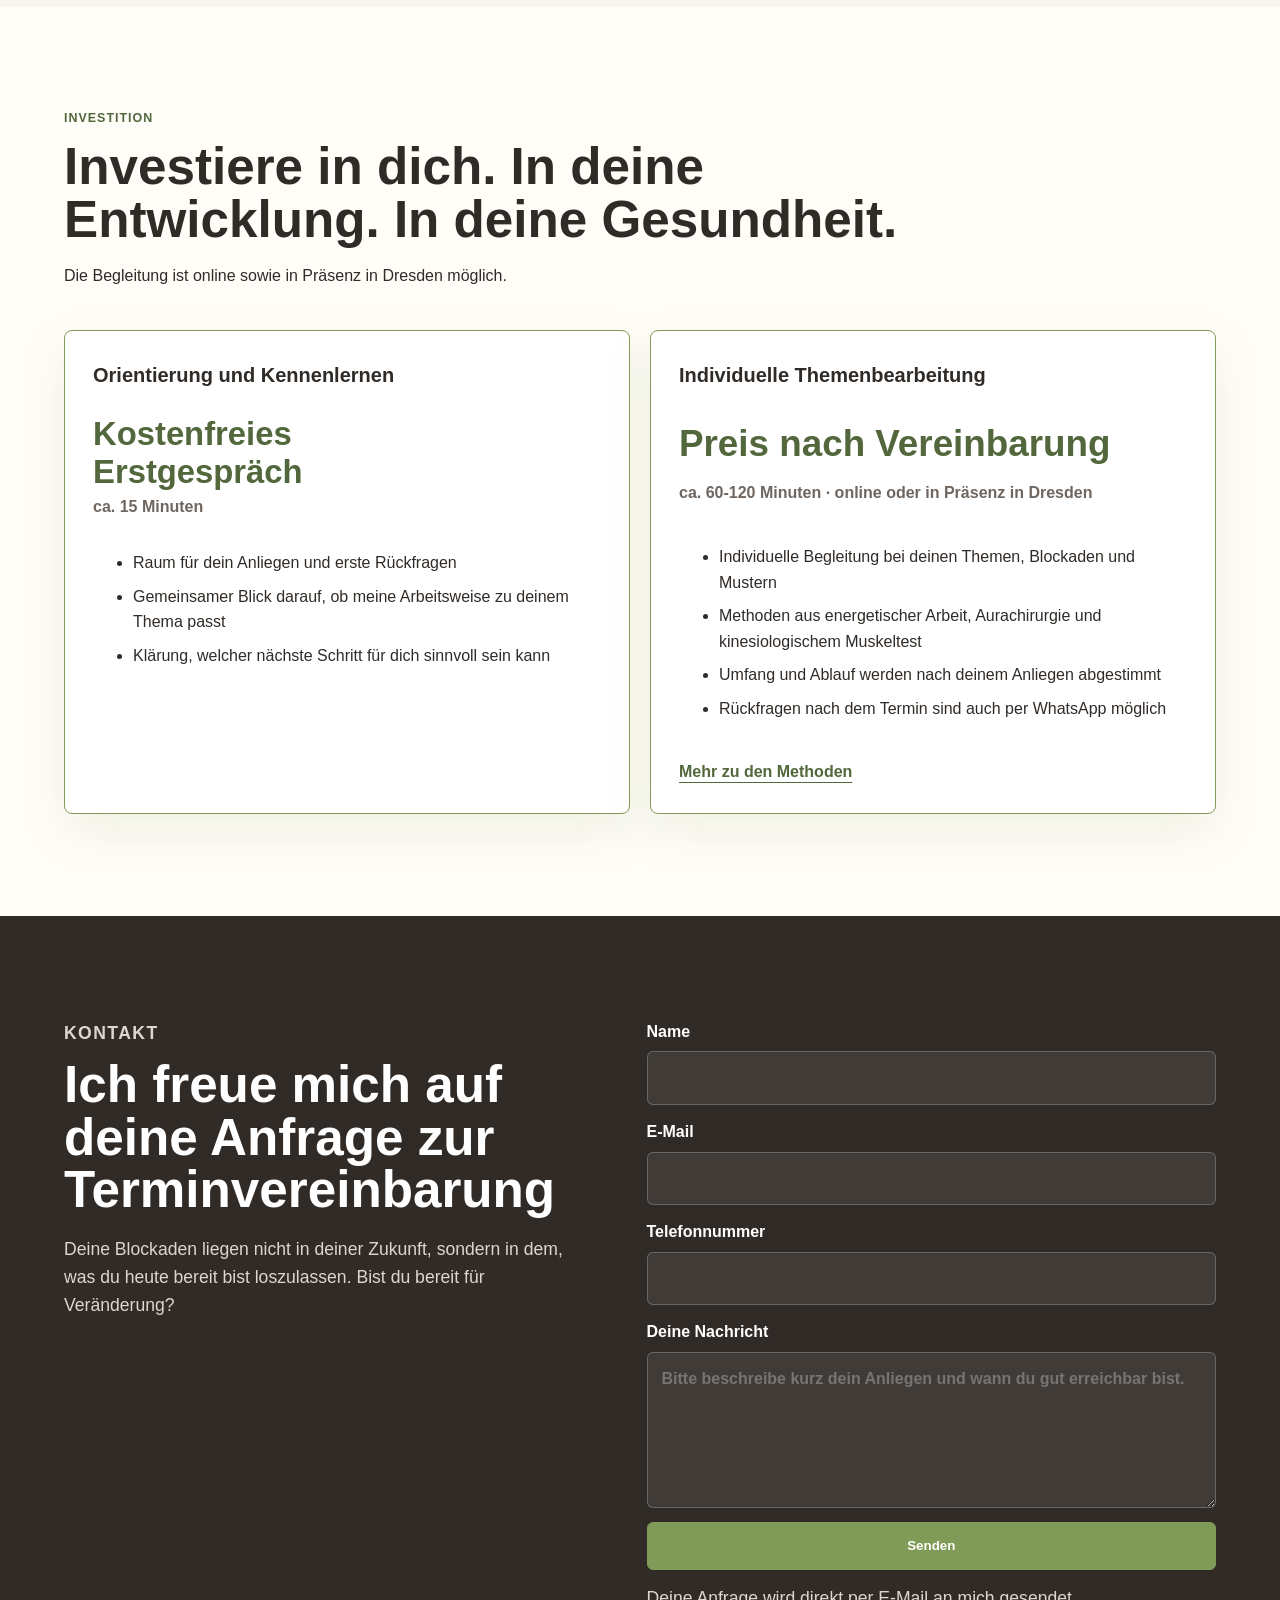
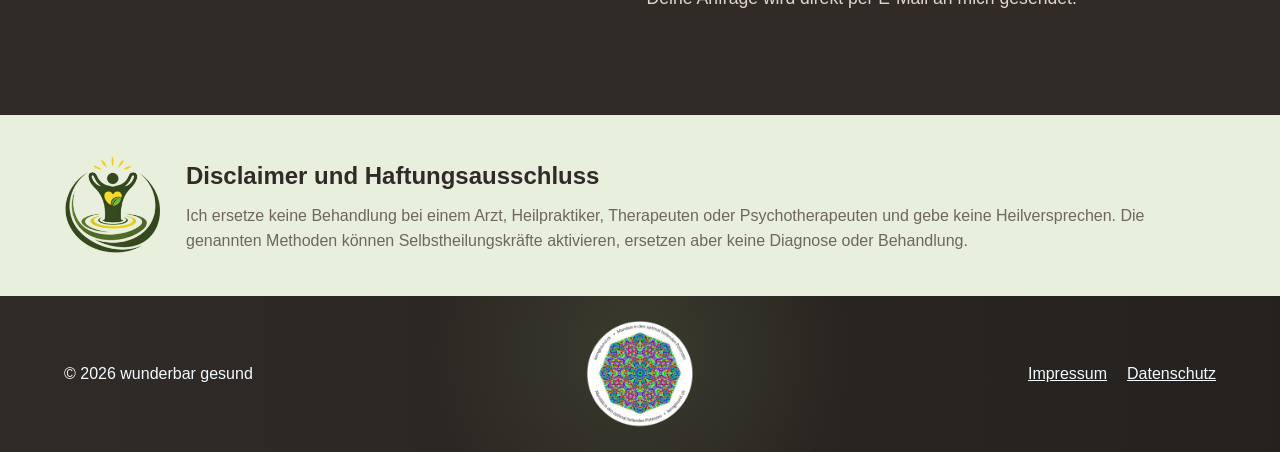
==== commit b43b9cc2: "Use transparent logo in cookie banner" ====
--- a/index.html
+++ b/index.html
@@ -401,7 +401,7 @@
 
     <div class="cookie-consent" data-cookie-consent hidden>
       <div class="cookie-consent-card" role="dialog" aria-modal="true" aria-labelledby="cookie-title" aria-describedby="cookie-description">
-        <img class="cookie-logo" src="assets/images/logo-icon.png" alt="" aria-hidden="true">
+        <img class="cookie-logo" src="assets/images/logo-scroll-symbol-transparent.png" alt="" aria-hidden="true">
         <div class="cookie-consent-copy">
           <p class="cookie-kicker">Datenschutz-Einstellungen</p>
           <h2 id="cookie-title">Cookies bewusst einsetzen</h2>
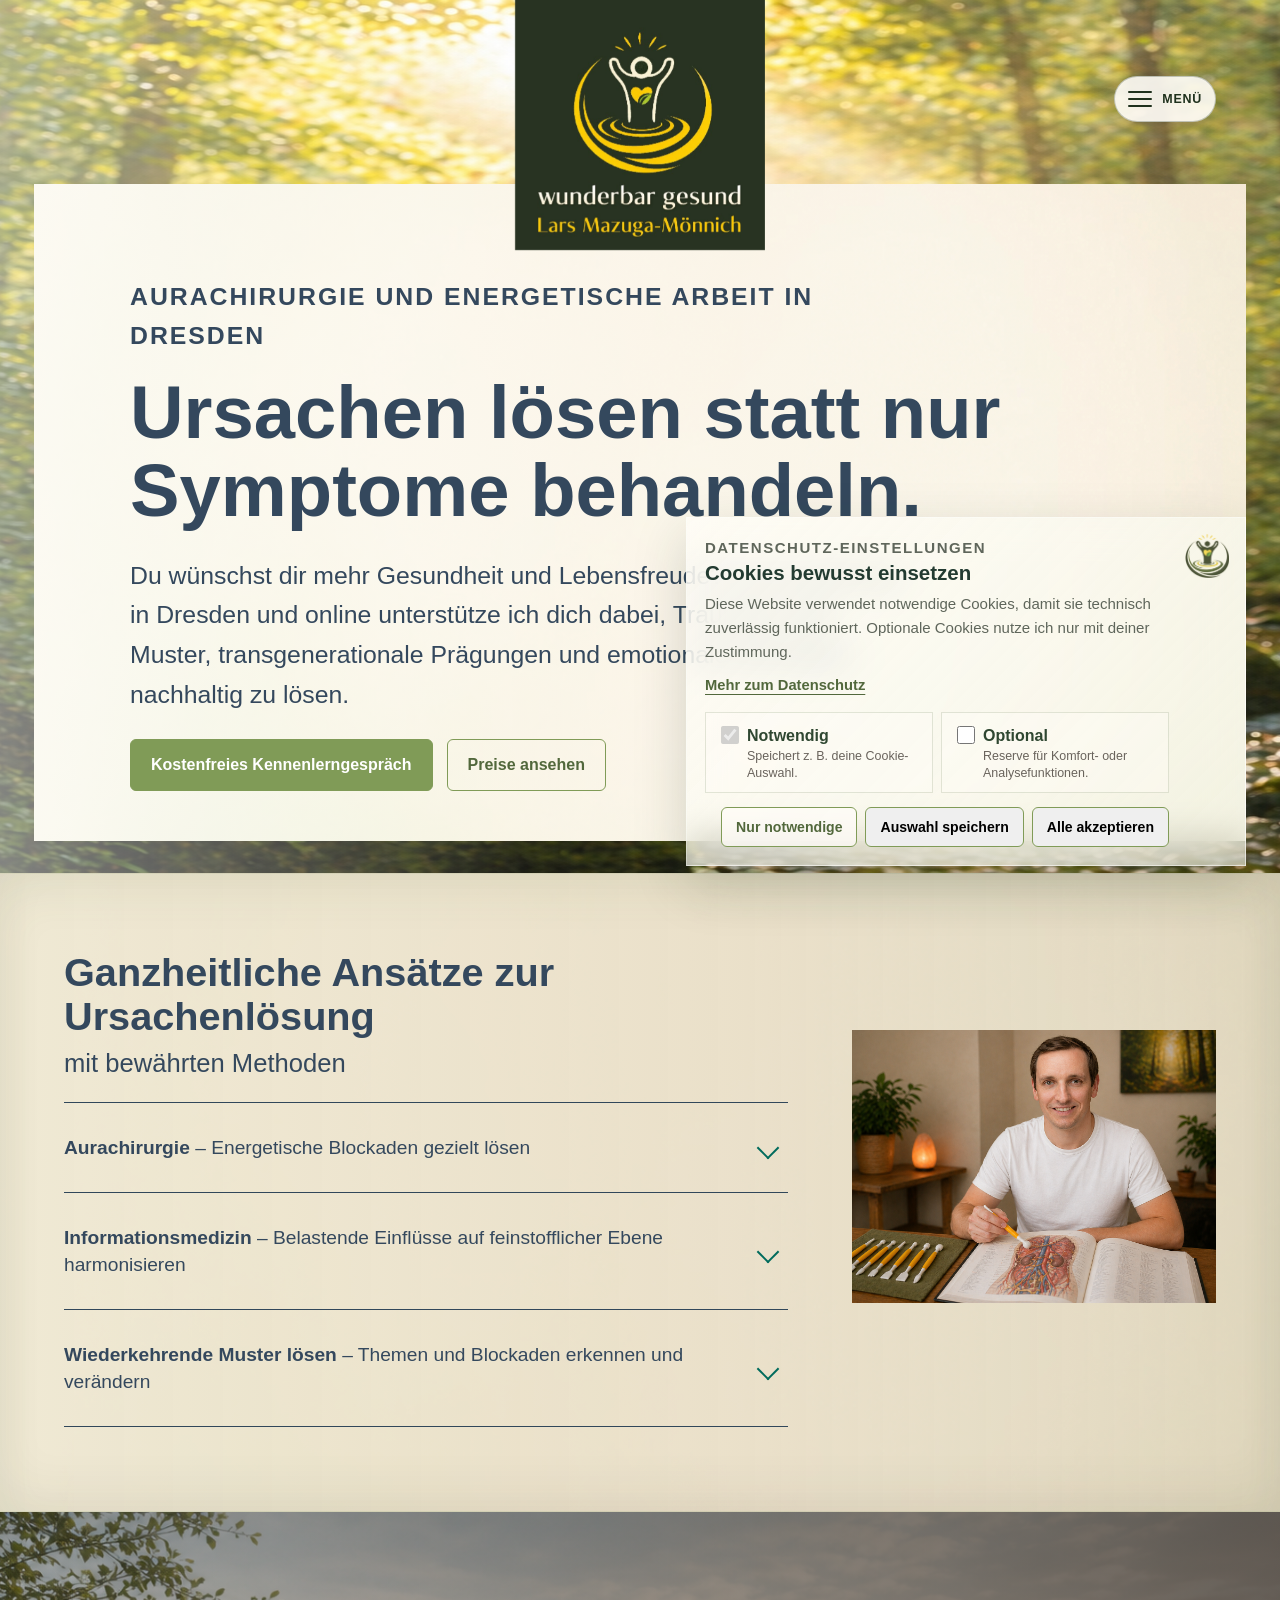
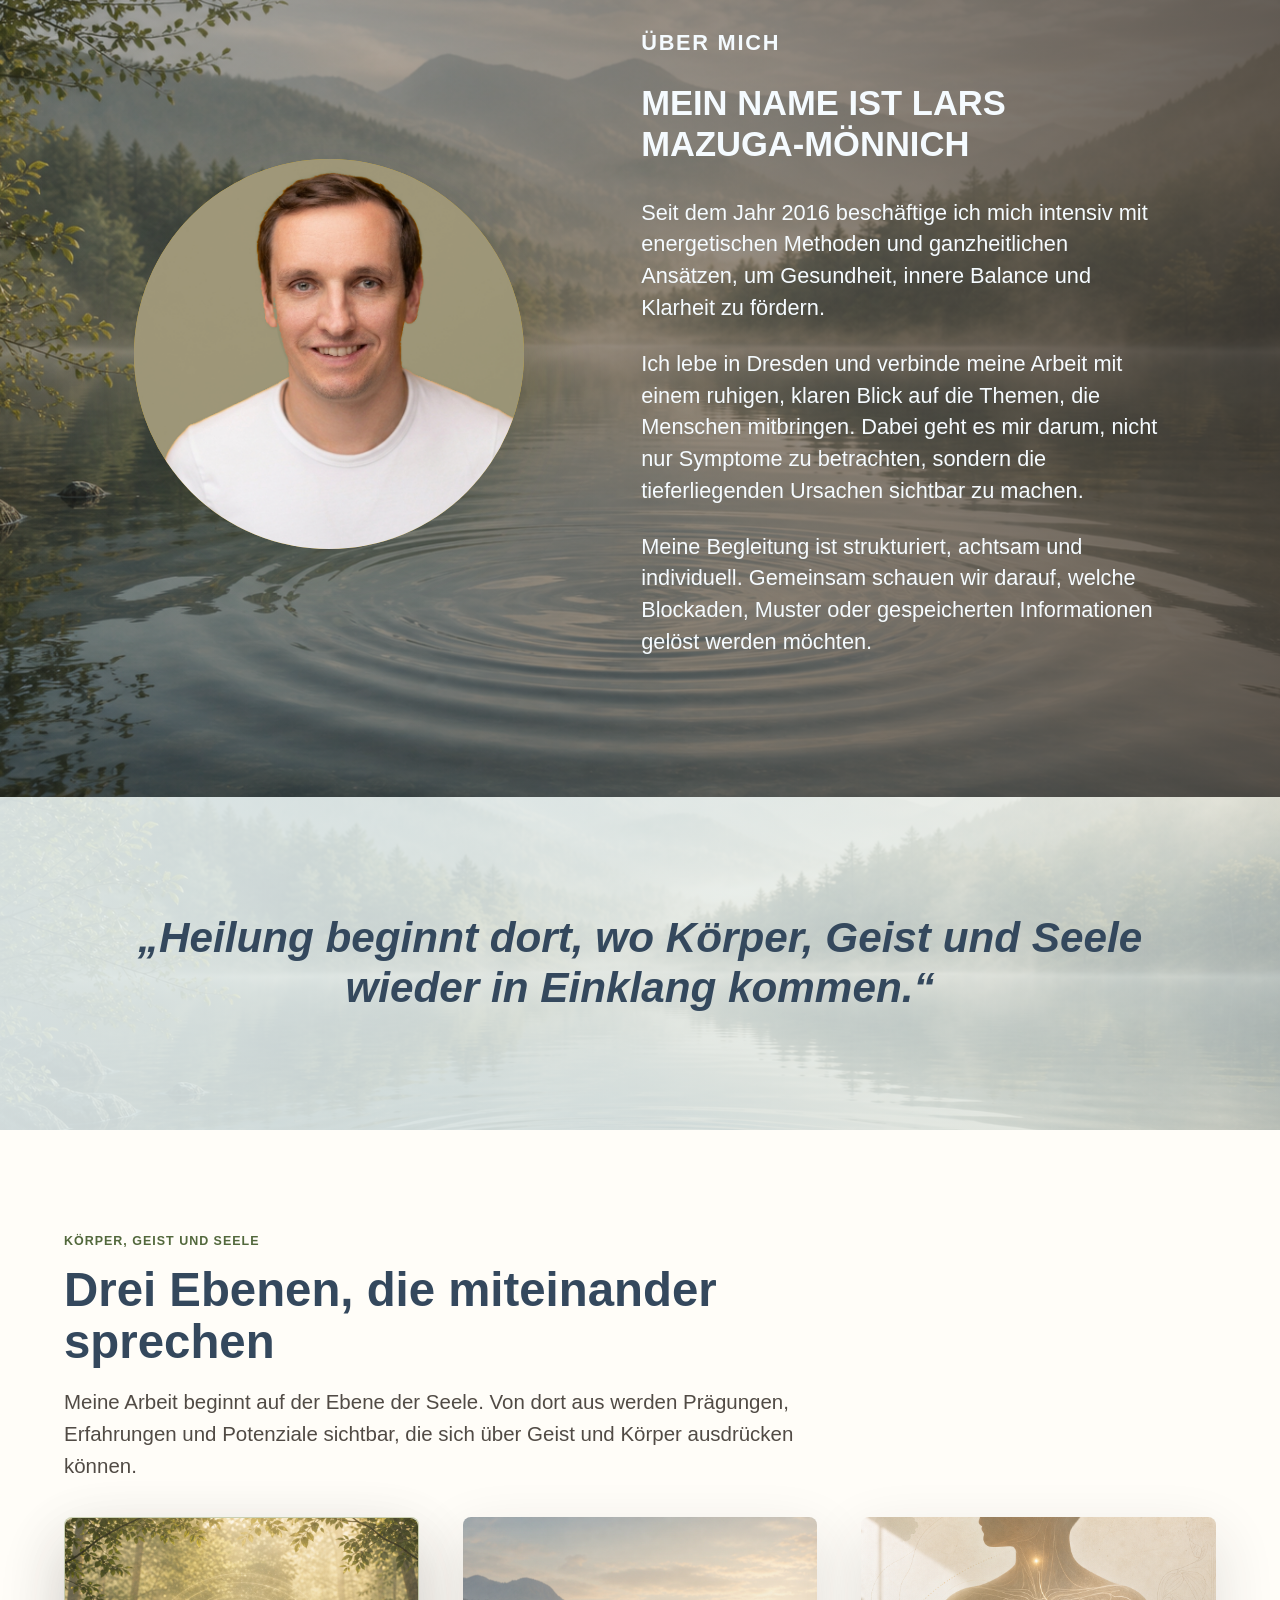
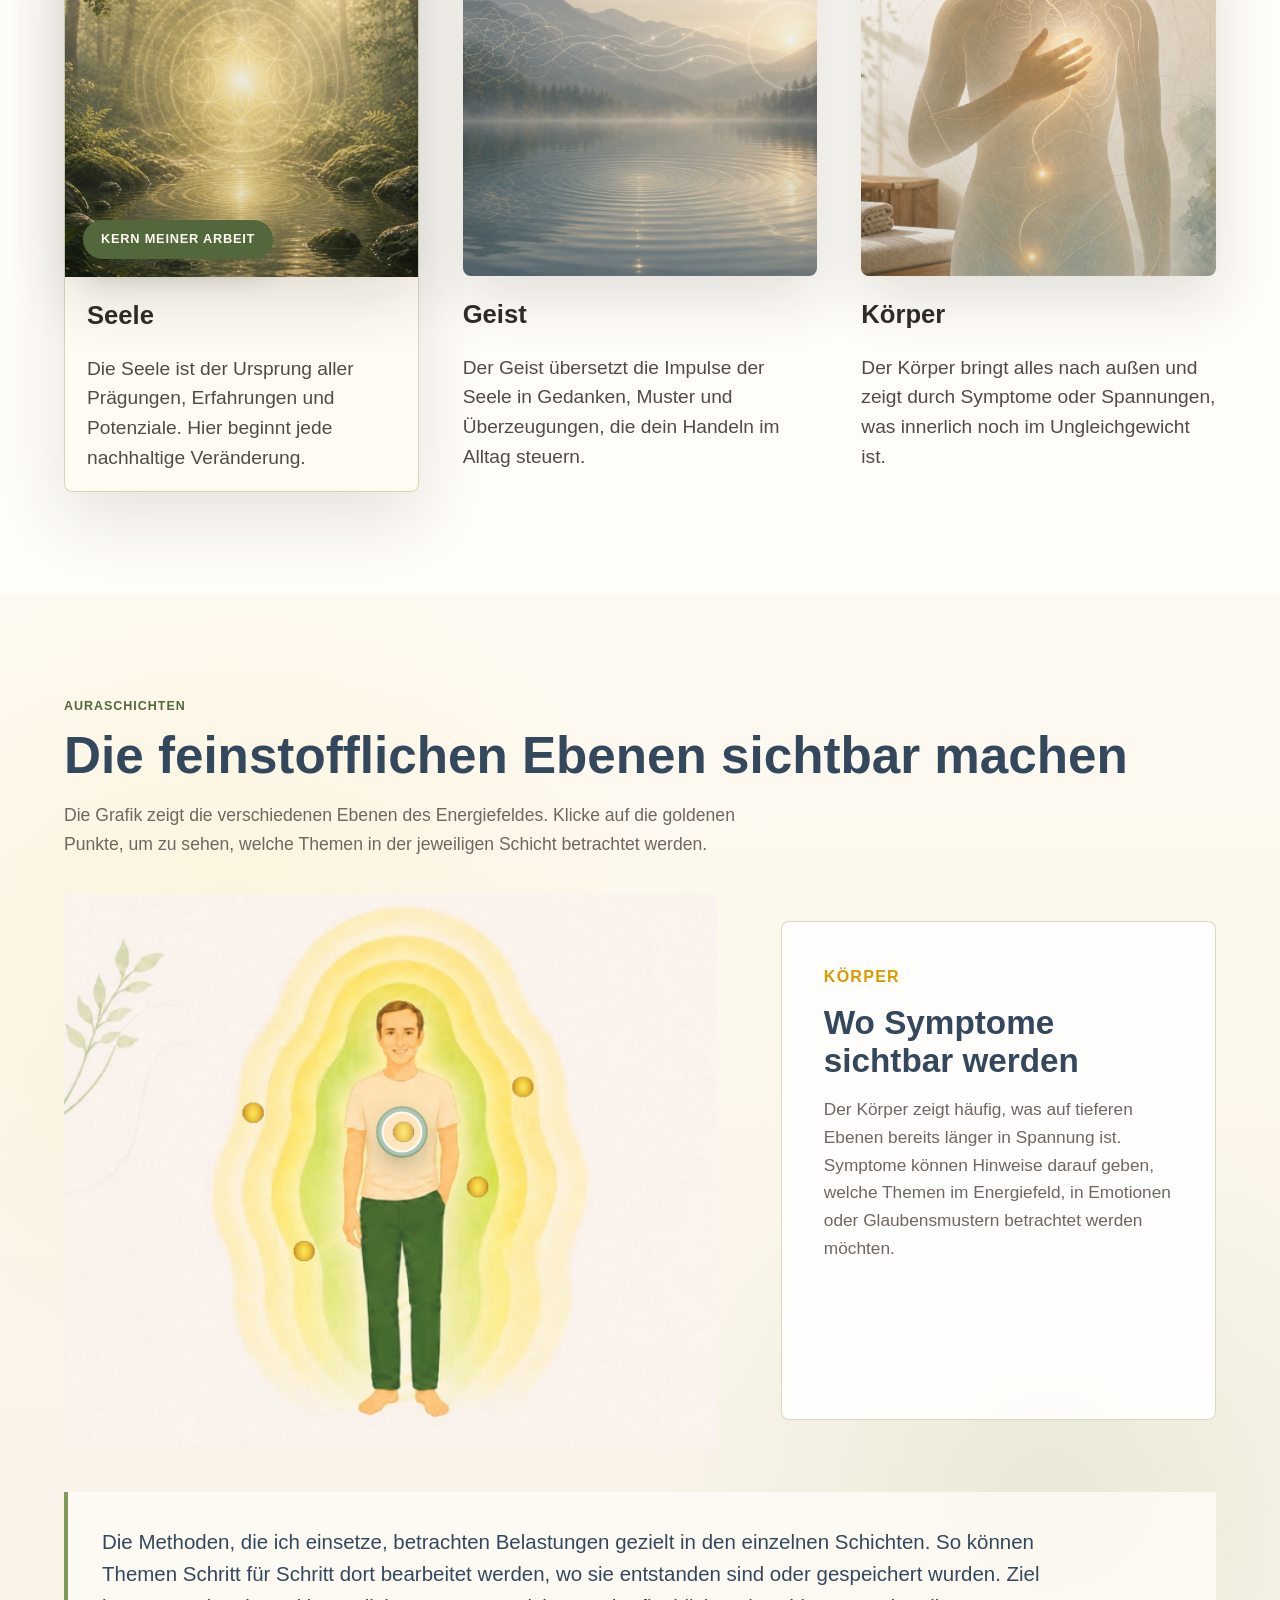
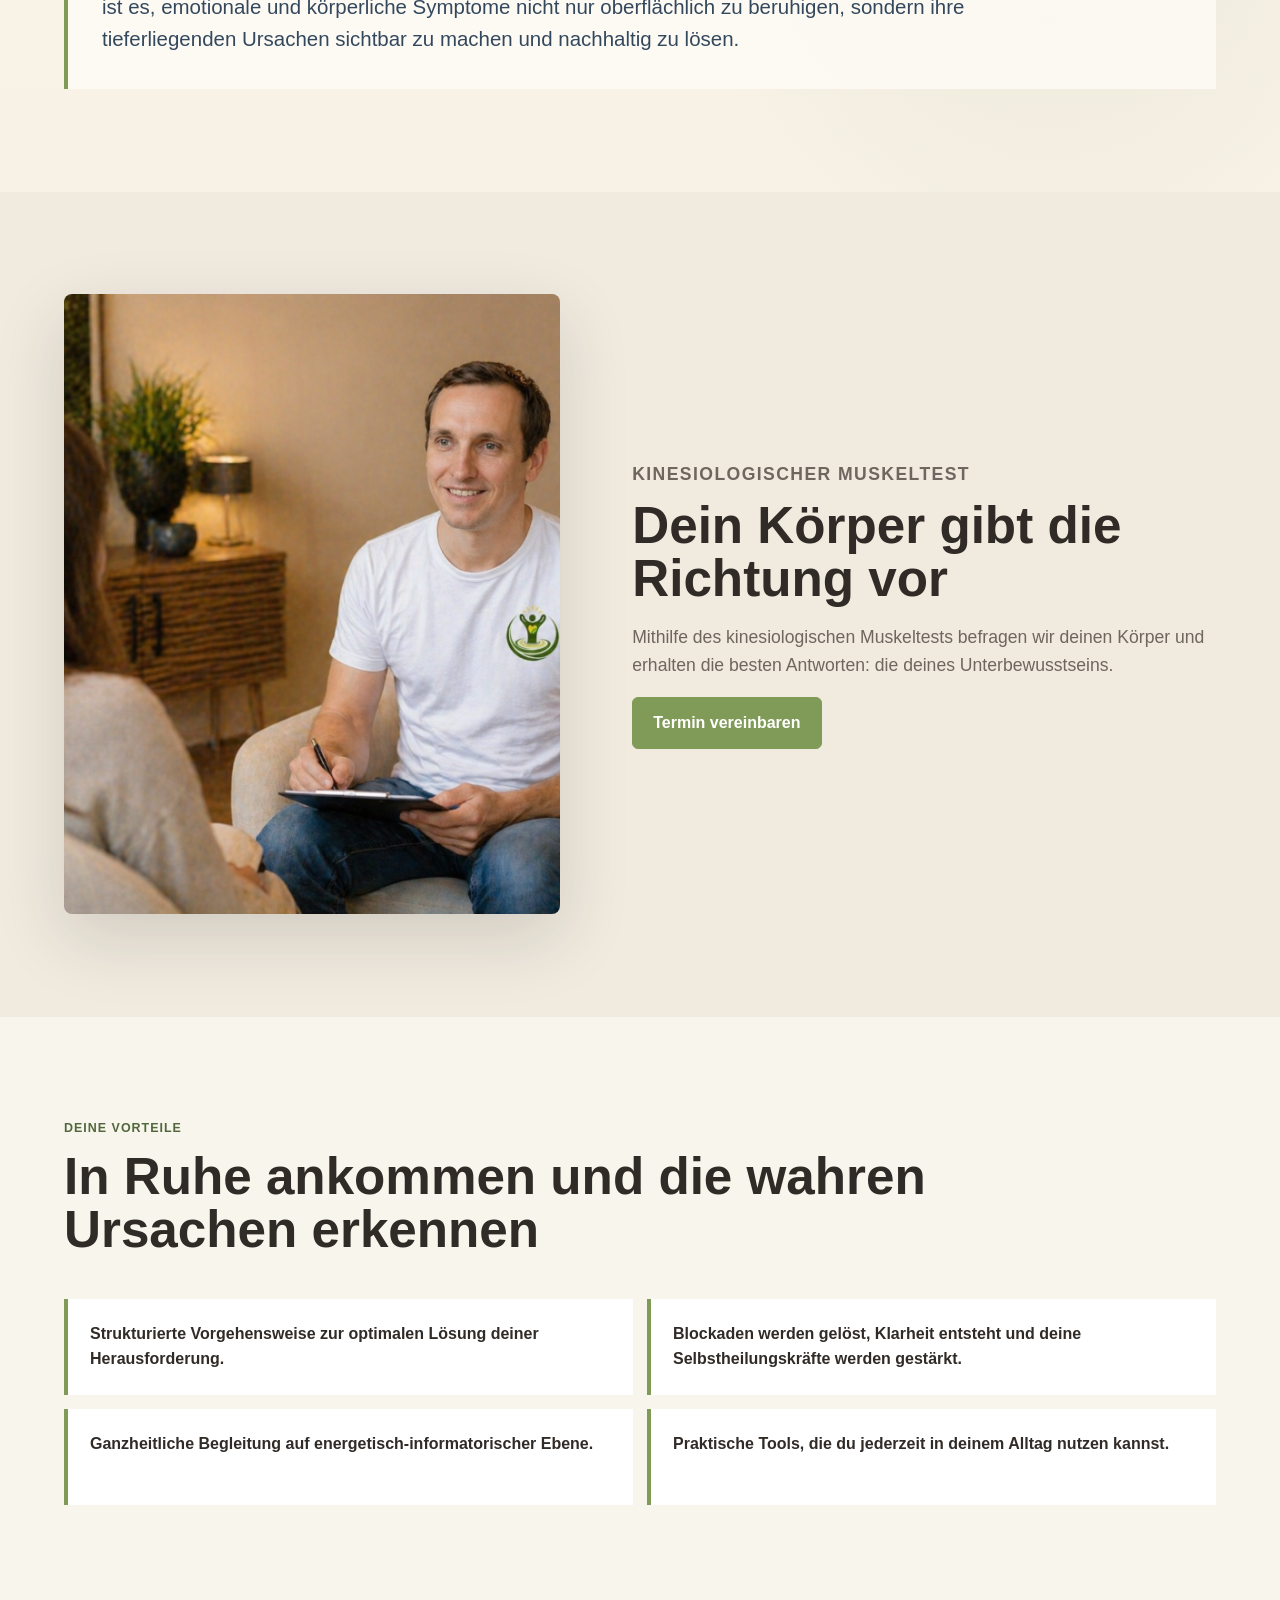
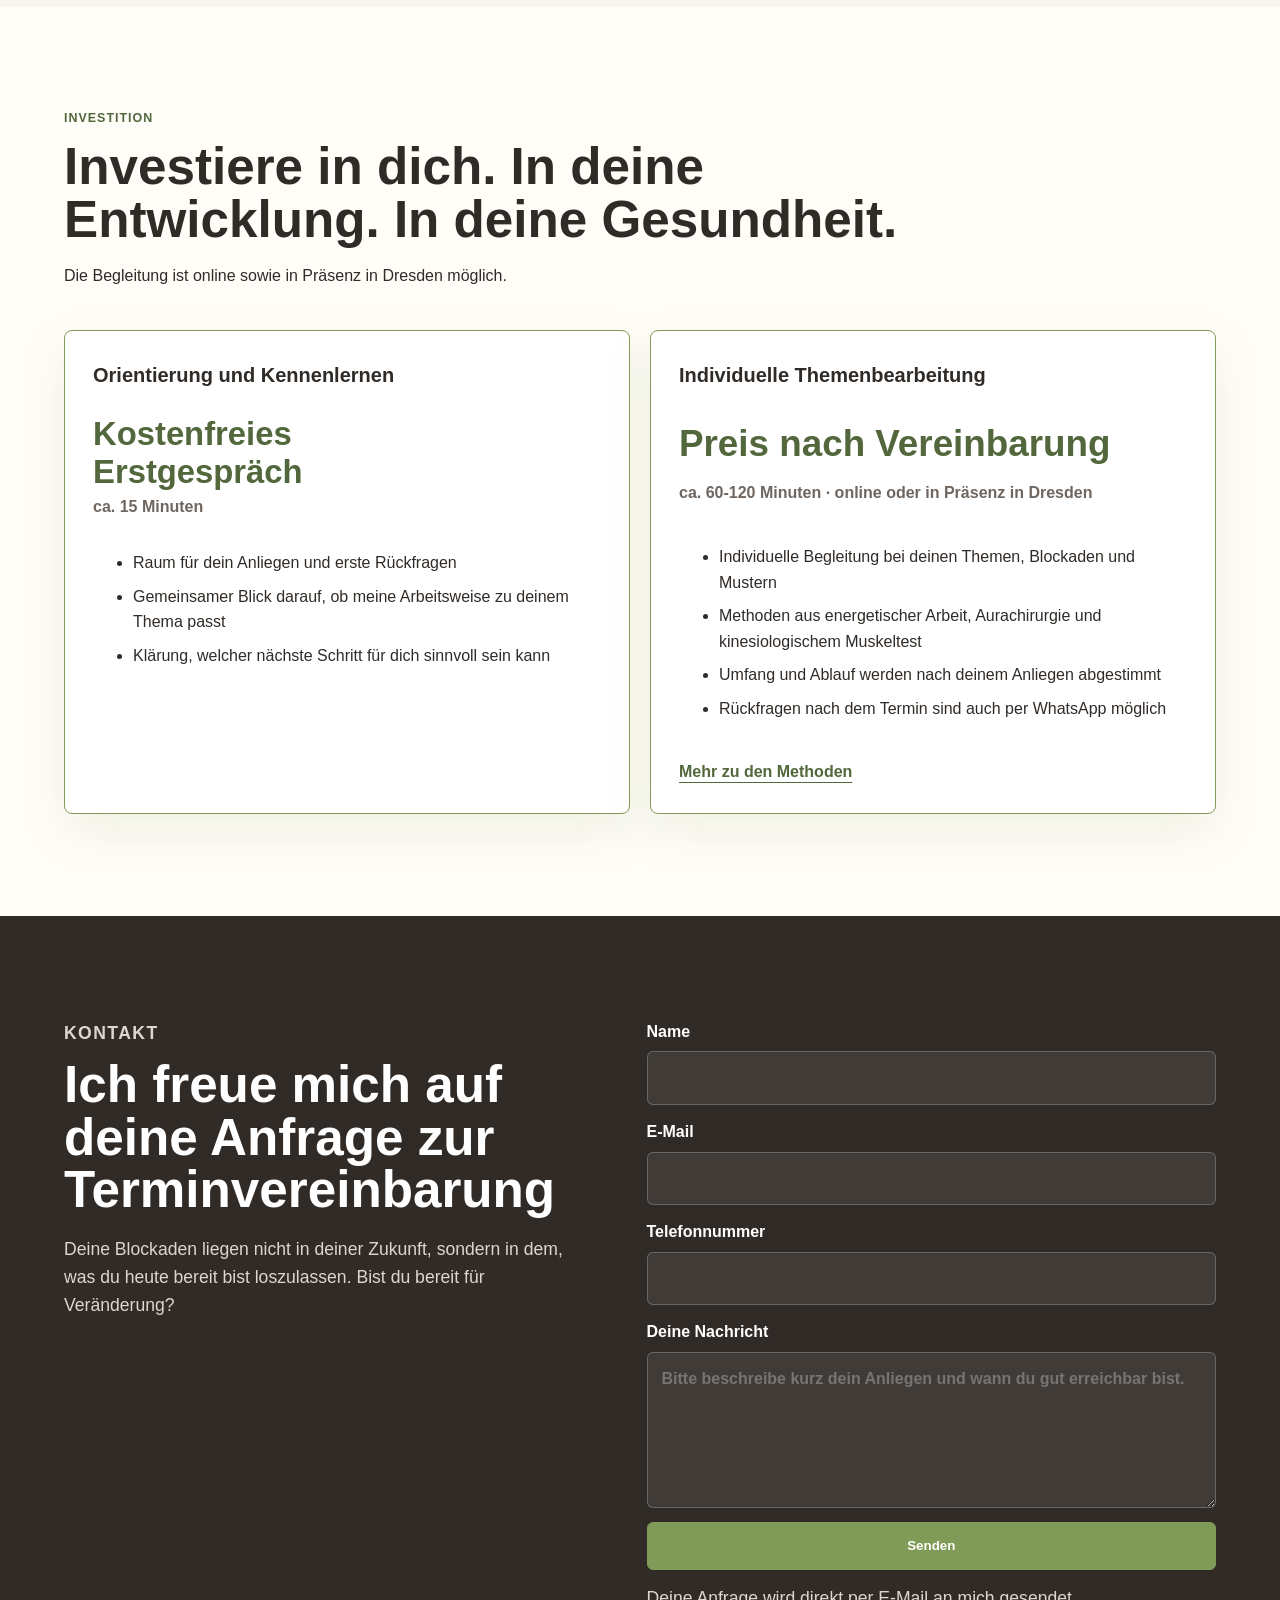
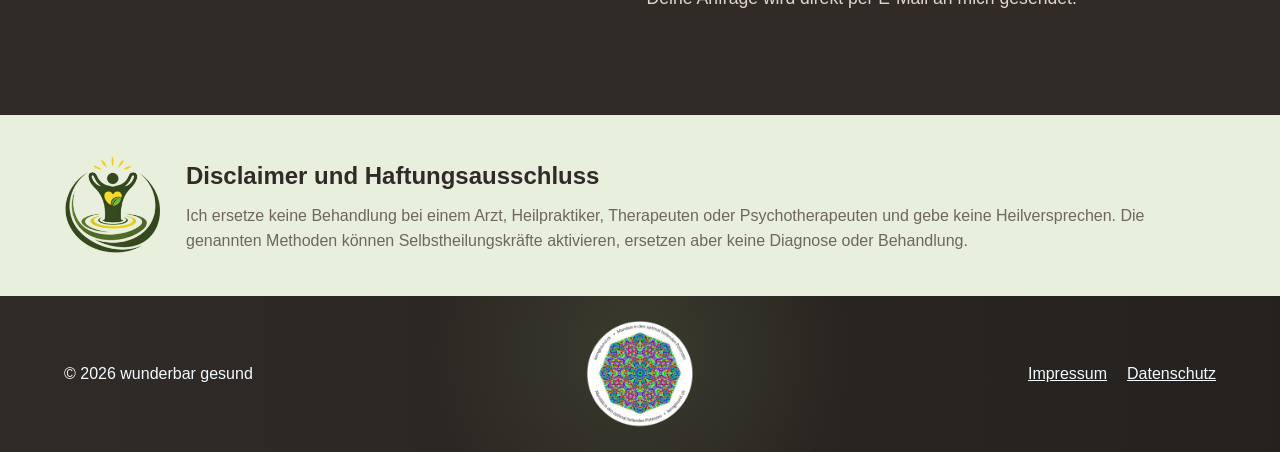
==== commit 556592f6: "Add quotation marks to motto" ====
--- a/index.html
+++ b/index.html
@@ -213,7 +213,7 @@
 
       <section class="quote-section" aria-label="Leitsatz">
         <blockquote>
-          Heilung beginnt dort, wo Körper, Geist und Seele wieder in Einklang kommen.
+          „Heilung beginnt dort, wo Körper, Geist und Seele wieder in Einklang kommen.“
         </blockquote>
       </section>
 
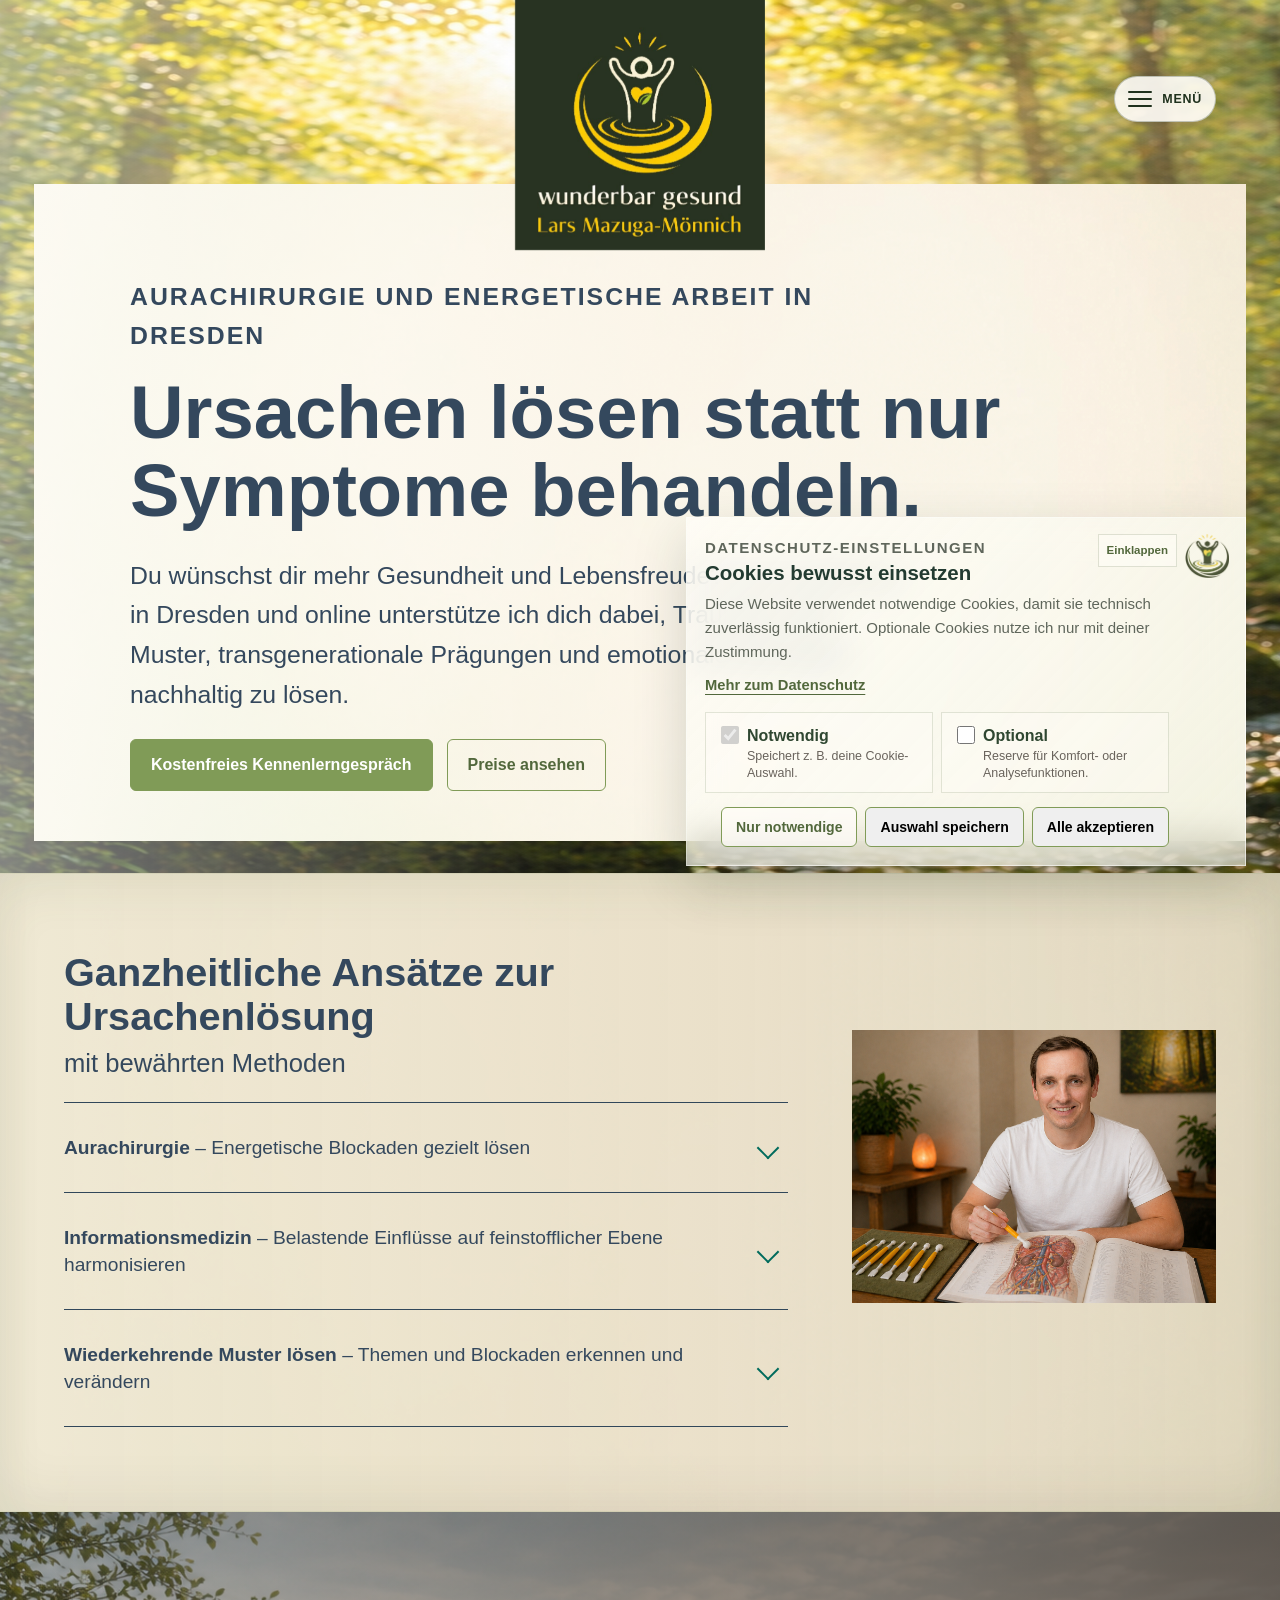
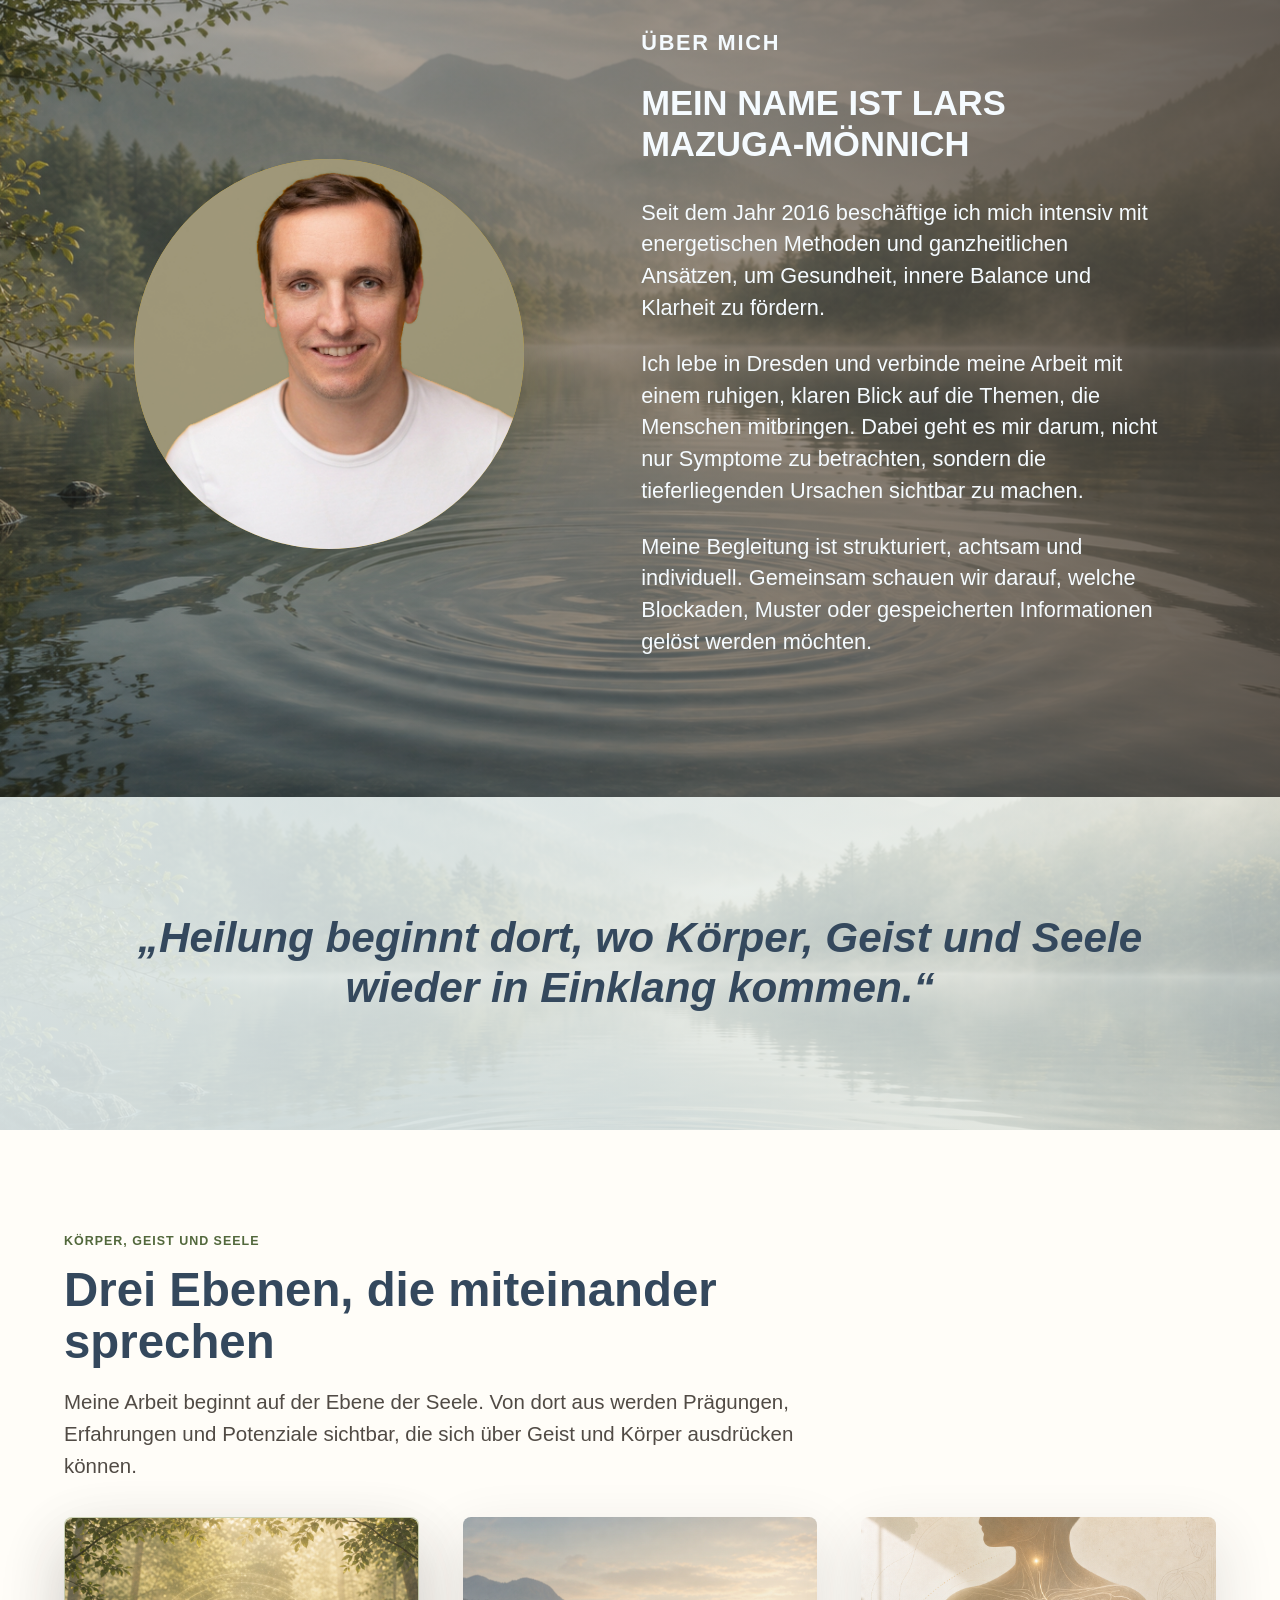
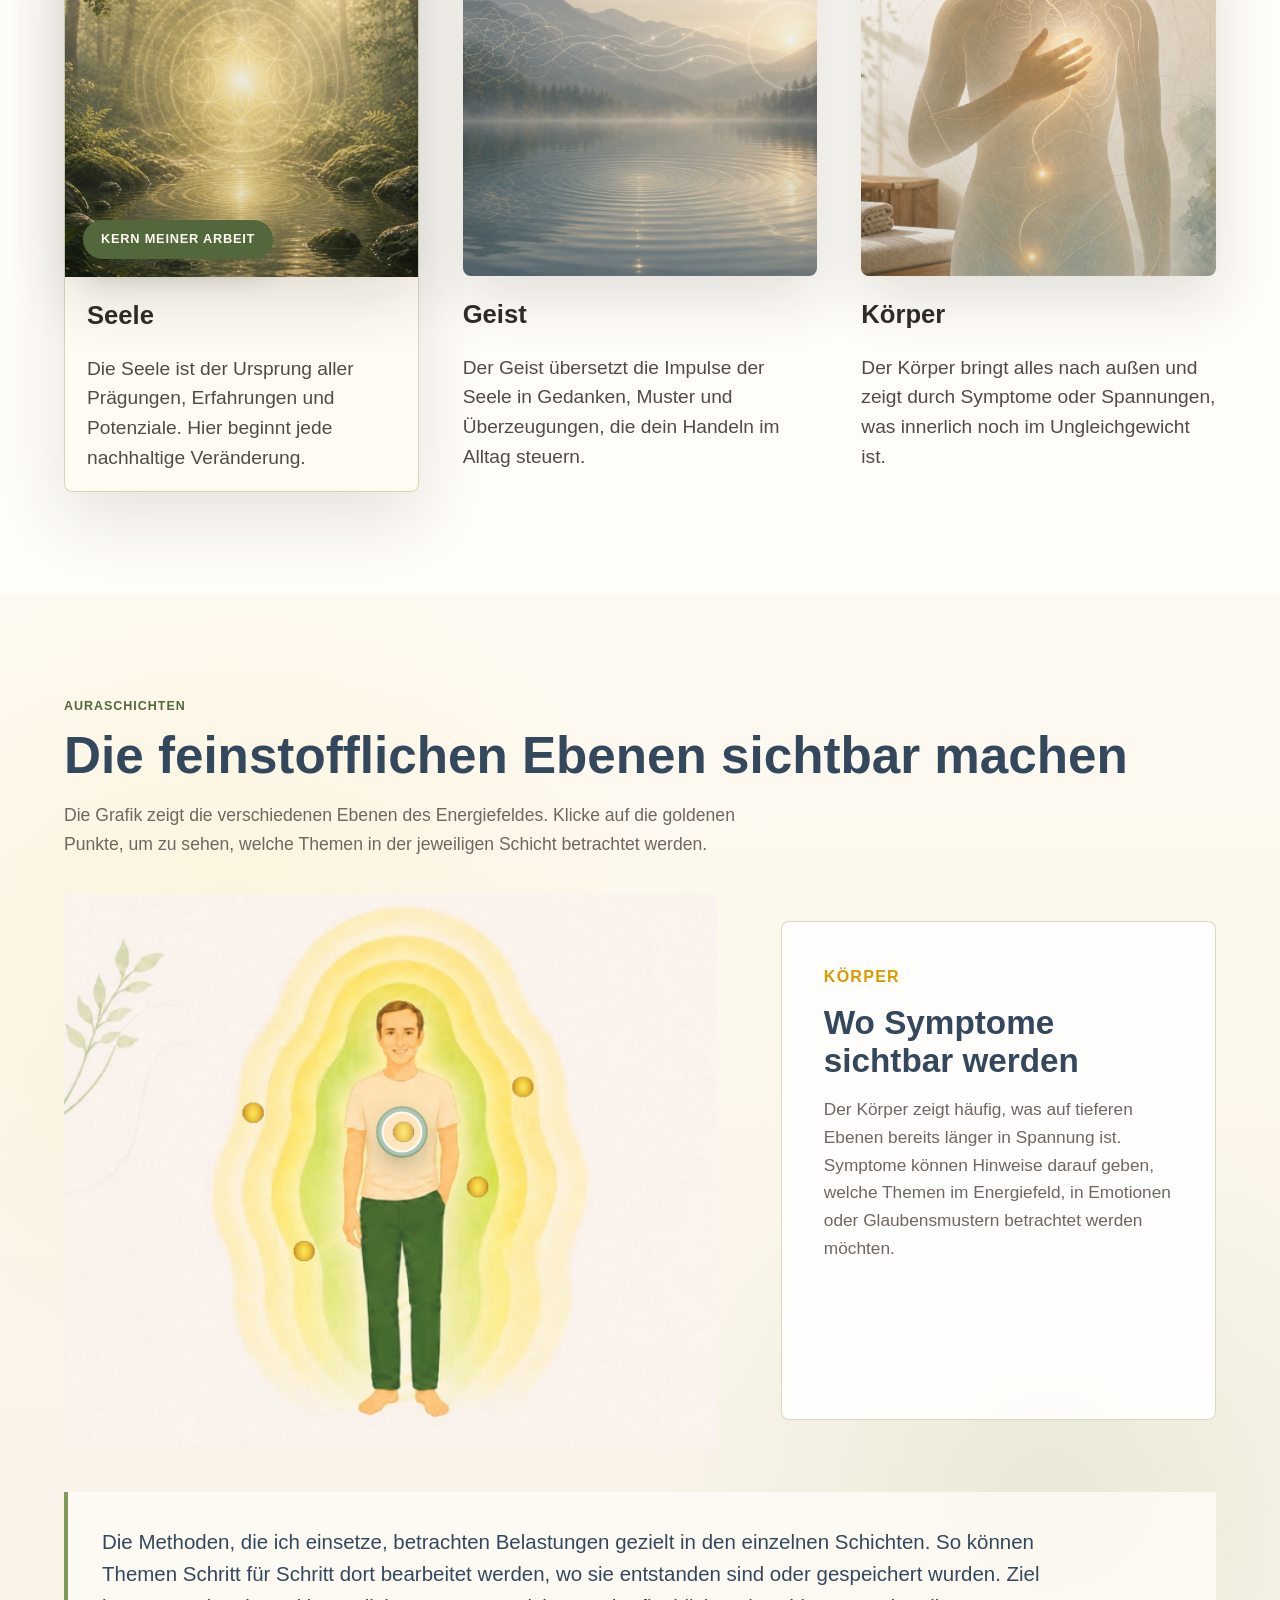
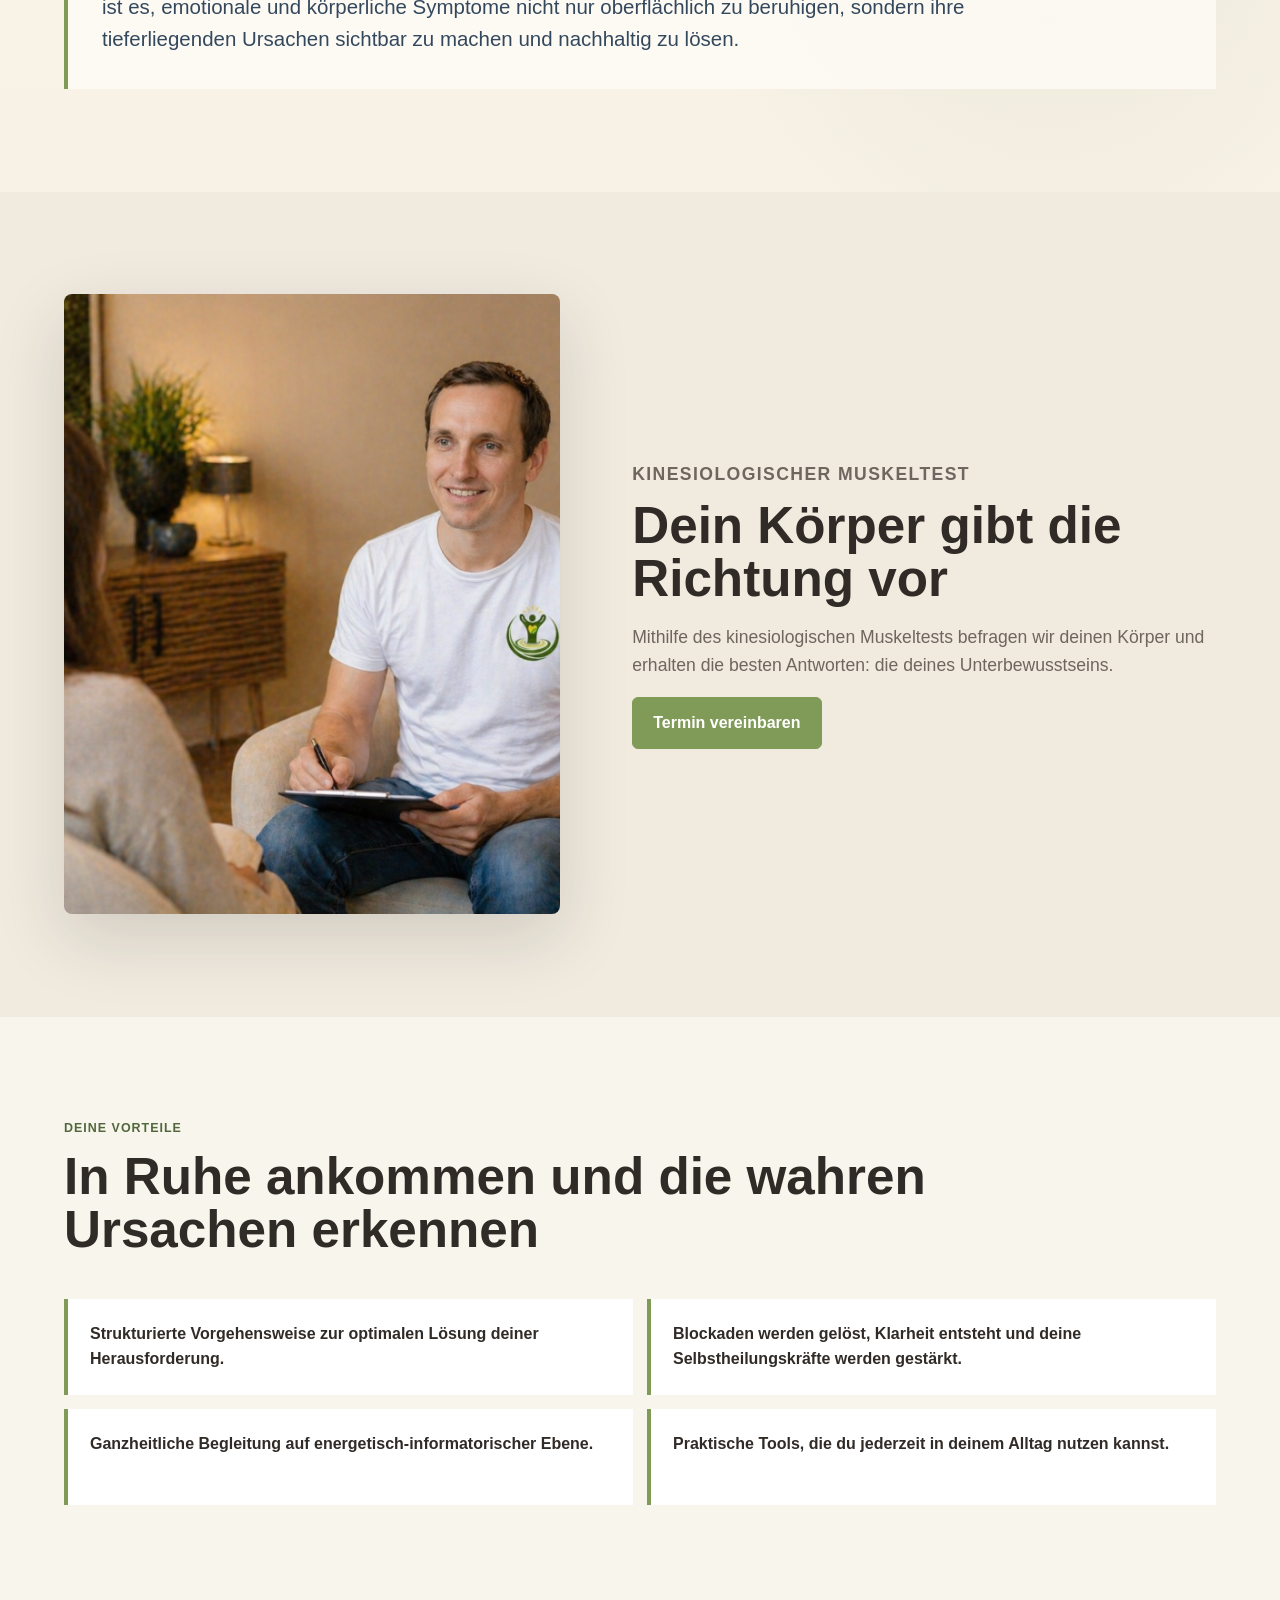
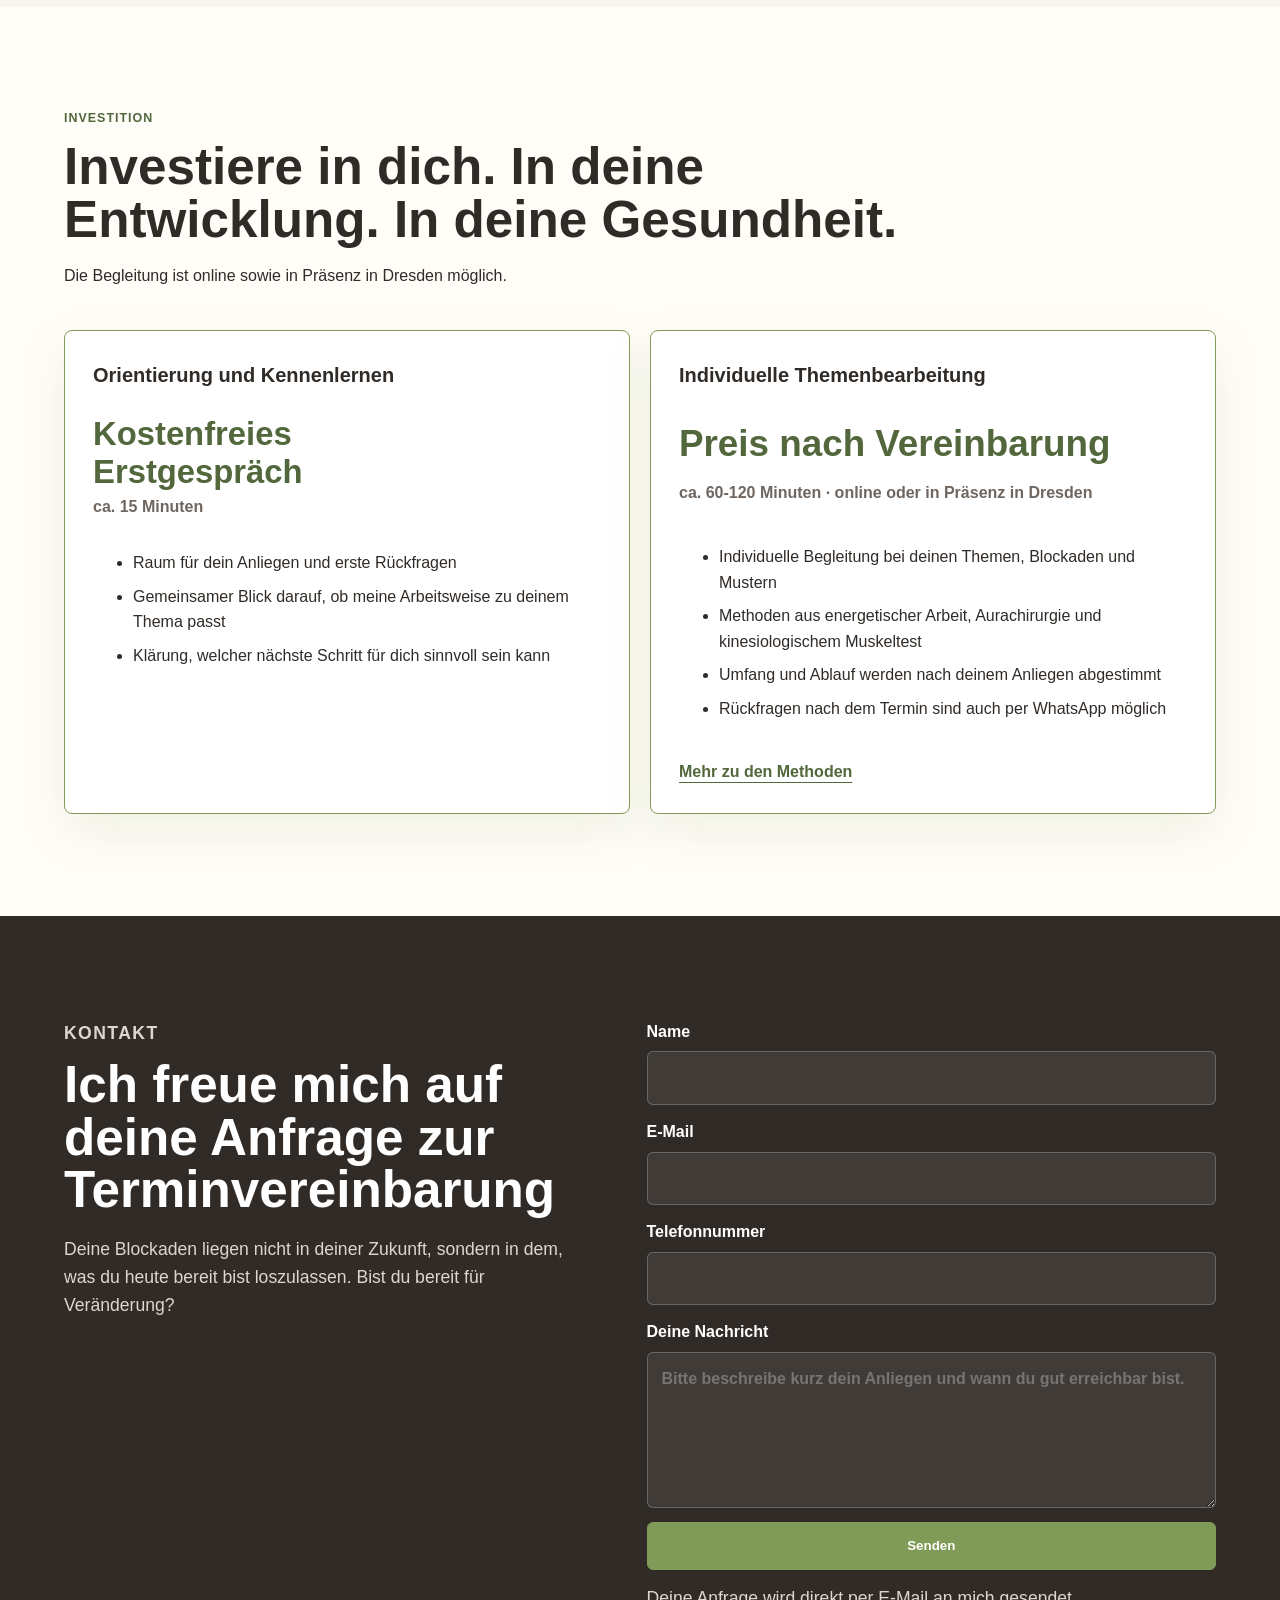
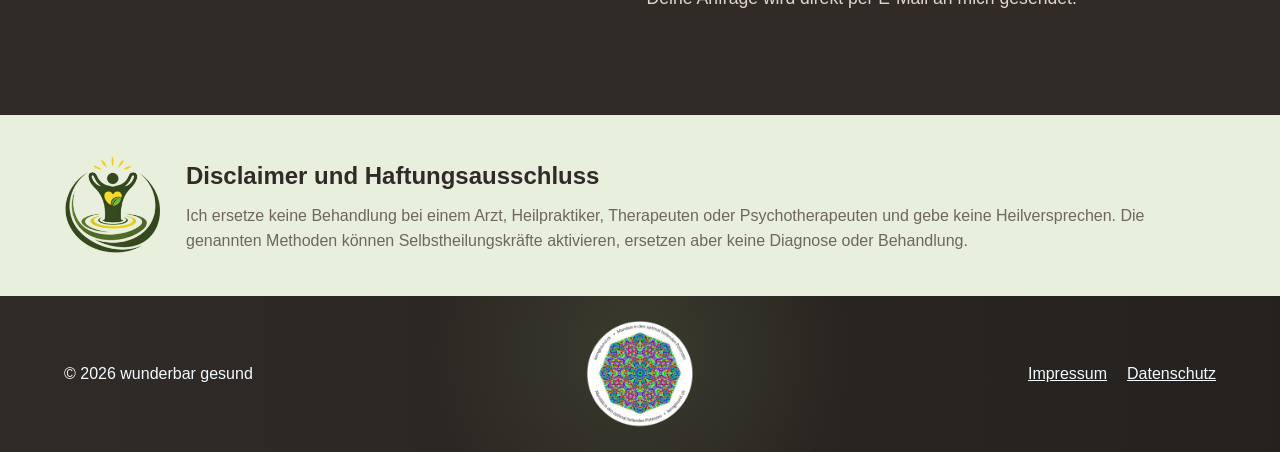
==== commit b61ff203: "Allow cookie banner collapse" ====
--- a/index.html
+++ b/index.html
@@ -24,7 +24,7 @@
     <link rel="preload" as="image" href="assets/images/hero-background-clean.png">
     <link rel="preload" as="image" href="assets/images/hero-panel-background.png">
     <link rel="preload" as="image" href="assets/images/logo-full.jpg">
-    <link rel="stylesheet" href="assets/styles.css?v=69">
+    <link rel="stylesheet" href="assets/styles.css?v=70">
     <script type="application/ld+json">
       {
         "@context": "https://schema.org",
@@ -400,7 +400,9 @@
     </footer>
 
     <div class="cookie-consent" data-cookie-consent hidden>
+      <button class="cookie-mini" type="button" data-cookie-expand hidden>Cookies</button>
       <div class="cookie-consent-card" role="dialog" aria-modal="true" aria-labelledby="cookie-title" aria-describedby="cookie-description">
+        <button class="cookie-collapse" type="button" data-cookie-collapse aria-label="Cookie-Hinweis einklappen">Einklappen</button>
         <img class="cookie-logo" src="assets/images/logo-scroll-symbol-transparent.png" alt="" aria-hidden="true">
         <div class="cookie-consent-copy">
           <p class="cookie-kicker">Datenschutz-Einstellungen</p>
@@ -435,7 +437,7 @@
       </div>
     </div>
 
-    <script src="assets/script.js?v=26"></script>
+    <script src="assets/script.js?v=27"></script>
   </body>
 </html>
 
--- a/assets/styles.css
+++ b/assets/styles.css
@@ -1014,6 +1014,14 @@
   display: none;
 }
 
+.cookie-consent.is-collapsed .cookie-consent-card {
+  display: none;
+}
+
+.cookie-consent.is-collapsed .cookie-mini {
+  display: inline-flex;
+}
+
 .cookie-consent-card {
   position: relative;
   width: min(560px, calc(100vw - 32px));
@@ -1031,6 +1039,50 @@
   pointer-events: auto;
 }
 
+.cookie-mini {
+  align-items: center;
+  justify-content: center;
+  min-height: 42px;
+  padding: 10px 16px;
+  color: #233b31;
+  background:
+    linear-gradient(135deg, rgba(255, 253, 248, 0.68), rgba(239, 246, 232, 0.46)),
+    rgba(255, 253, 248, 0.32);
+  border: 1px solid rgba(255, 255, 255, 0.5);
+  box-shadow: 0 14px 36px rgba(31, 49, 29, 0.16);
+  backdrop-filter: blur(16px) saturate(1.08);
+  cursor: pointer;
+  font: inherit;
+  font-size: 0.82rem;
+  font-weight: 900;
+  letter-spacing: 0.05em;
+  text-transform: uppercase;
+  pointer-events: auto;
+}
+
+.cookie-mini[hidden] {
+  display: none;
+}
+
+.cookie-collapse {
+  position: absolute;
+  top: 16px;
+  right: 68px;
+  padding: 6px 8px;
+  color: var(--green-dark);
+  background: rgba(255, 253, 248, 0.52);
+  border: 1px solid rgba(82, 104, 60, 0.18);
+  font: inherit;
+  font-size: 0.72rem;
+  font-weight: 800;
+  cursor: pointer;
+}
+
+.cookie-collapse:hover,
+.cookie-mini:hover {
+  background: rgba(255, 253, 248, 0.78);
+}
+
 .cookie-logo {
   position: absolute;
   top: 16px;
@@ -1355,6 +1407,11 @@
     height: 38px;
   }
 
+  .cookie-collapse {
+    top: 14px;
+    right: 58px;
+  }
+
   .cookie-options {
     grid-template-columns: 1fr;
   }
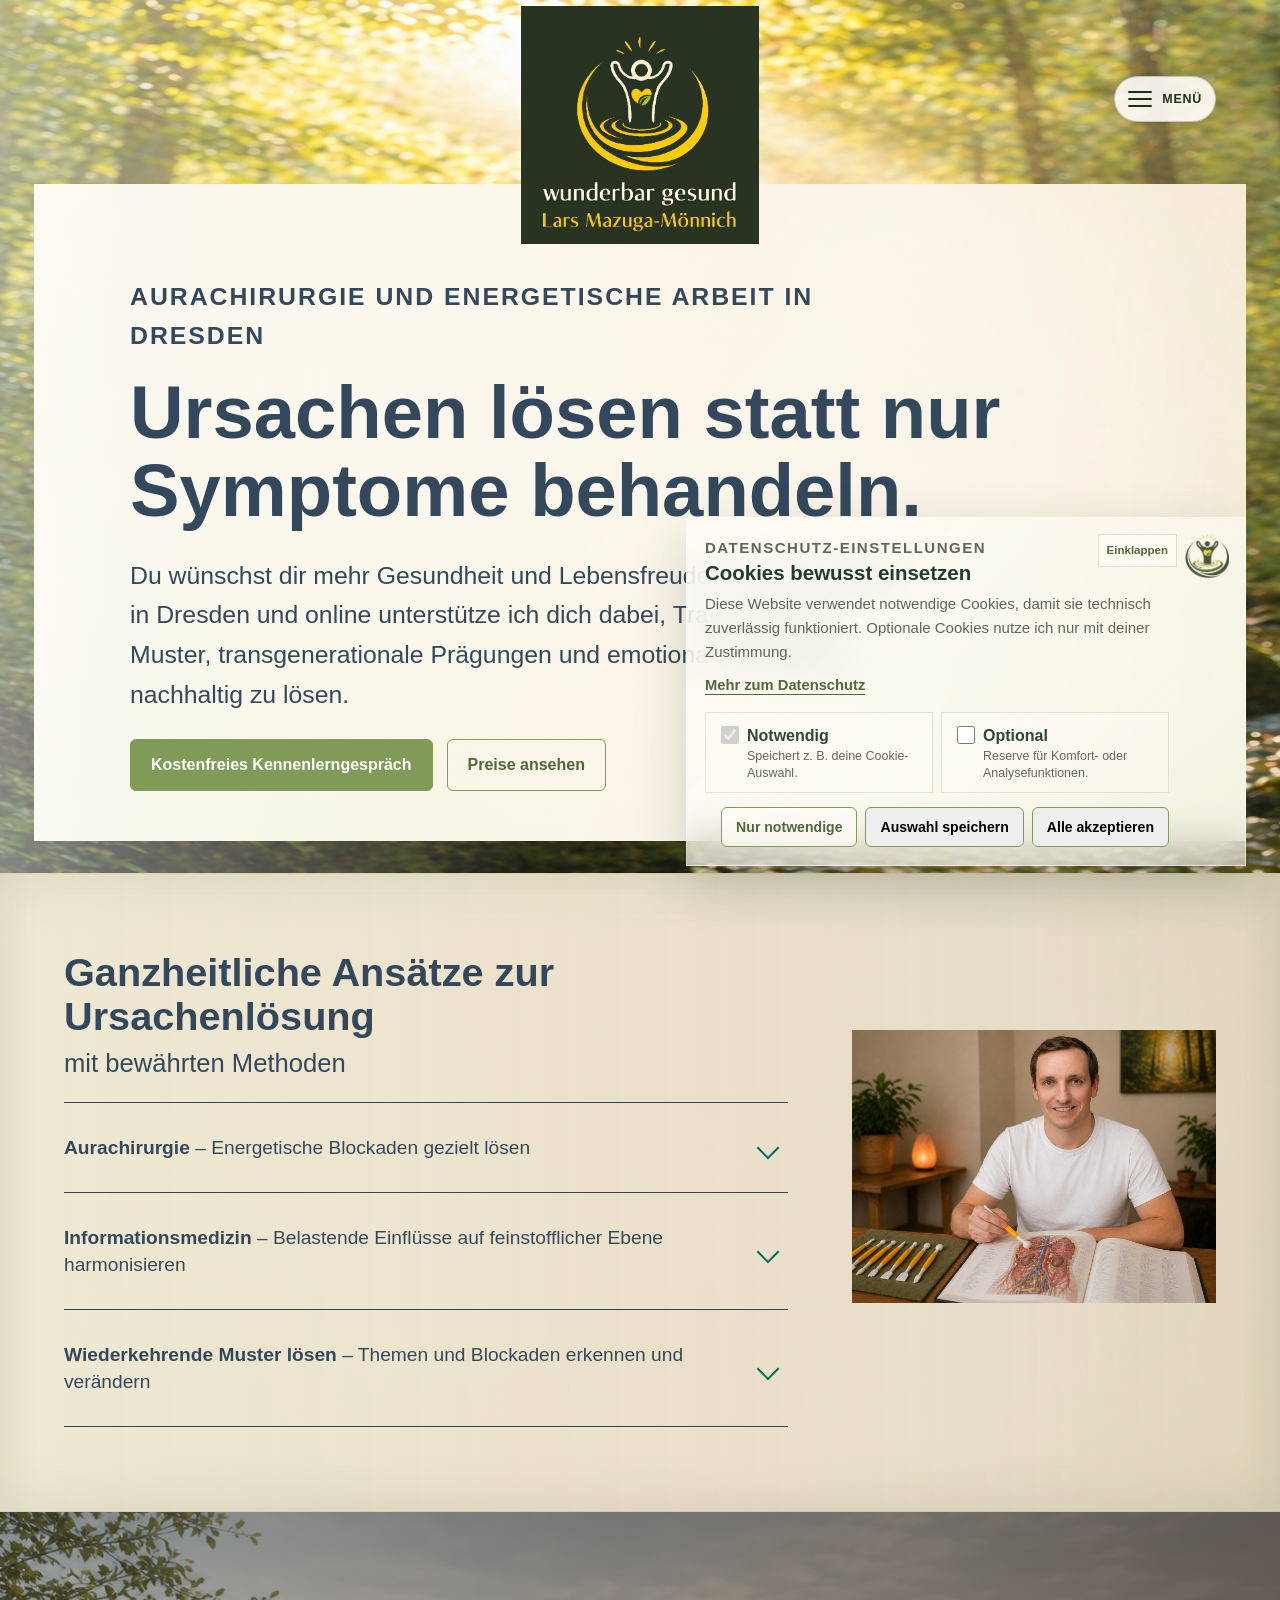
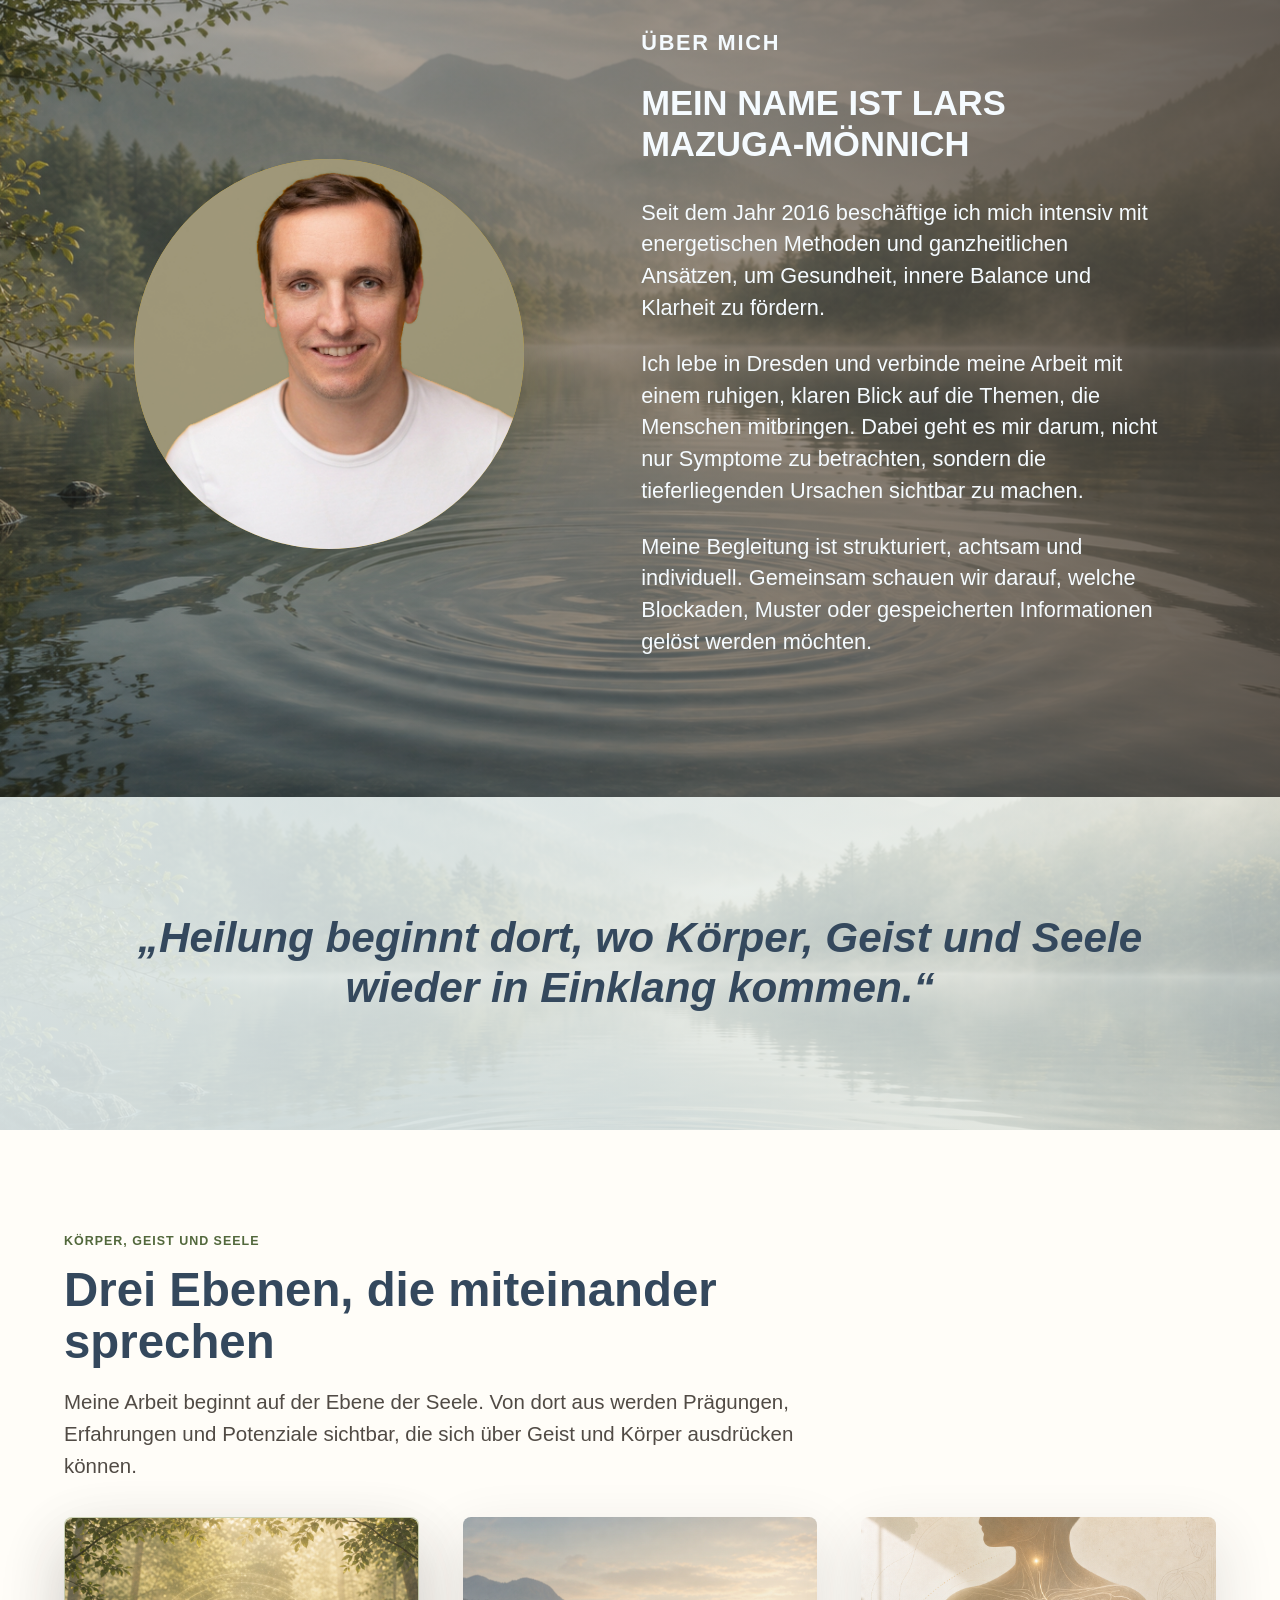
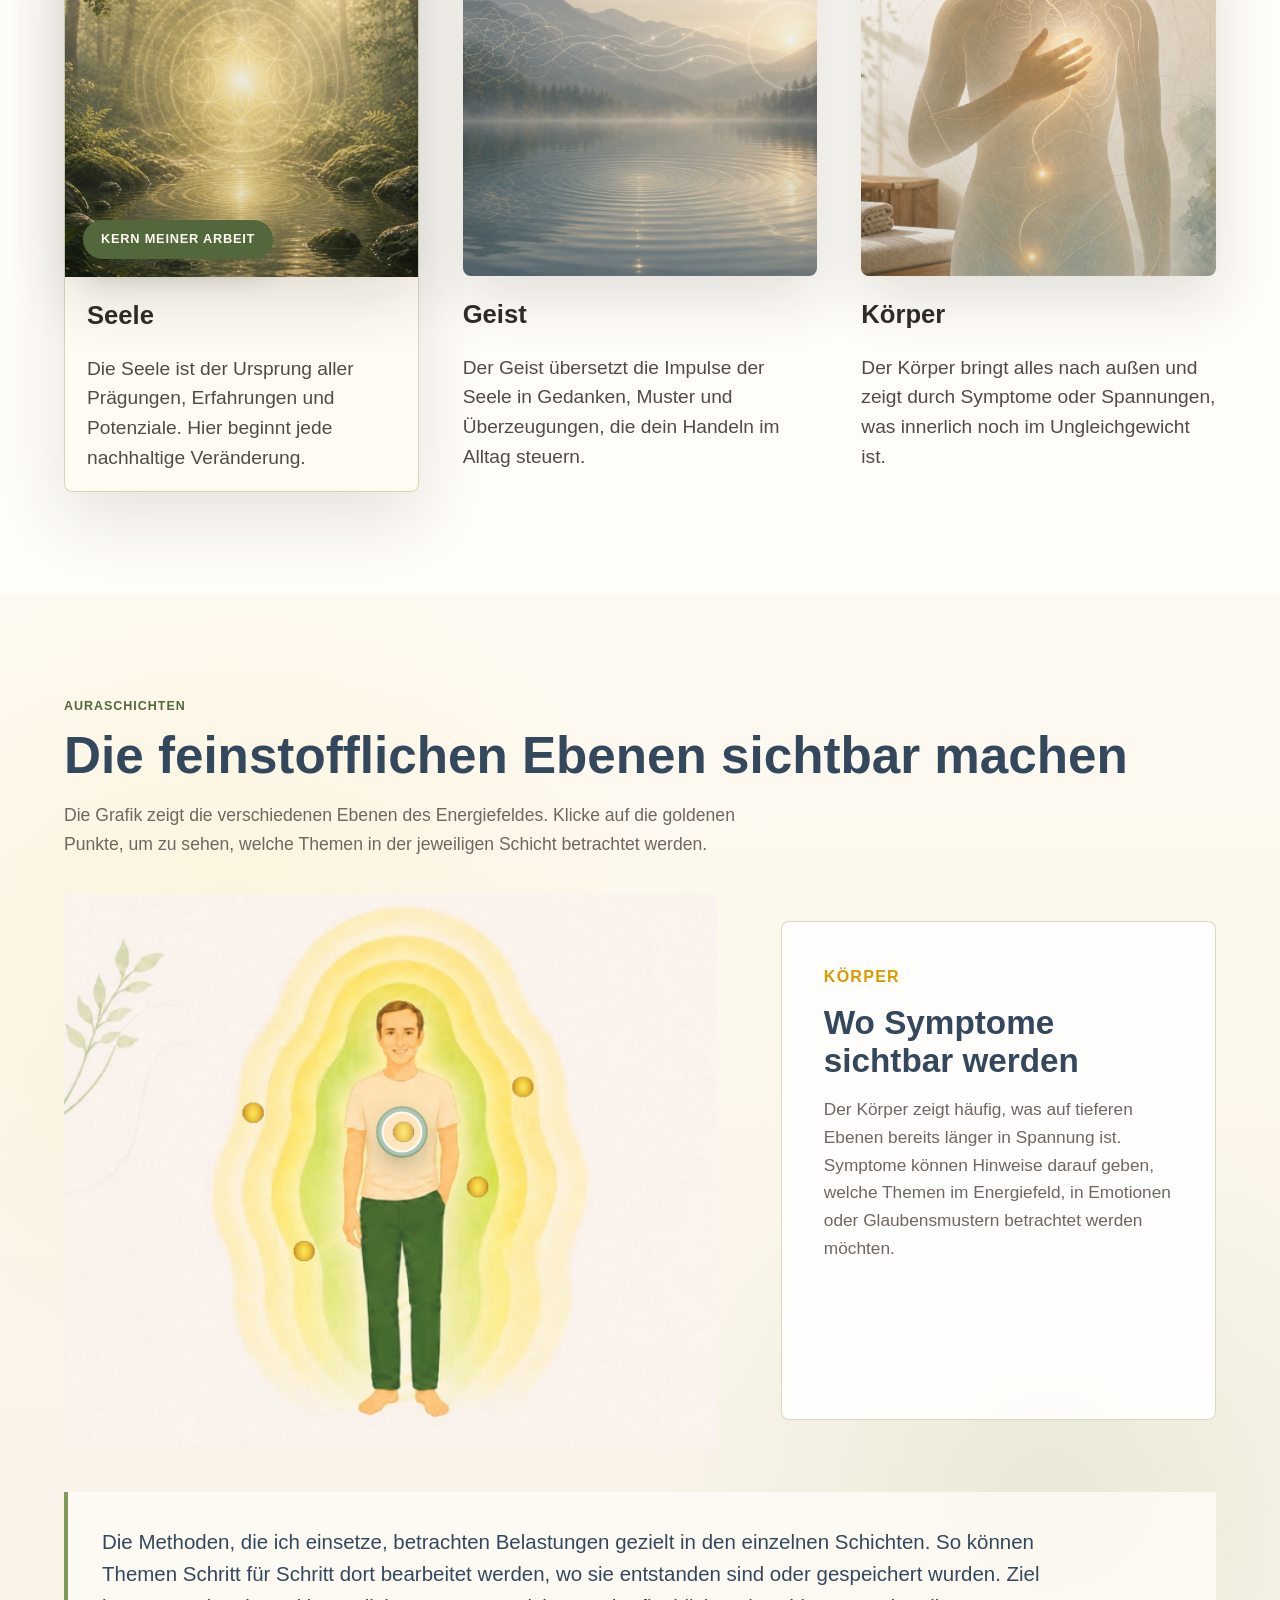
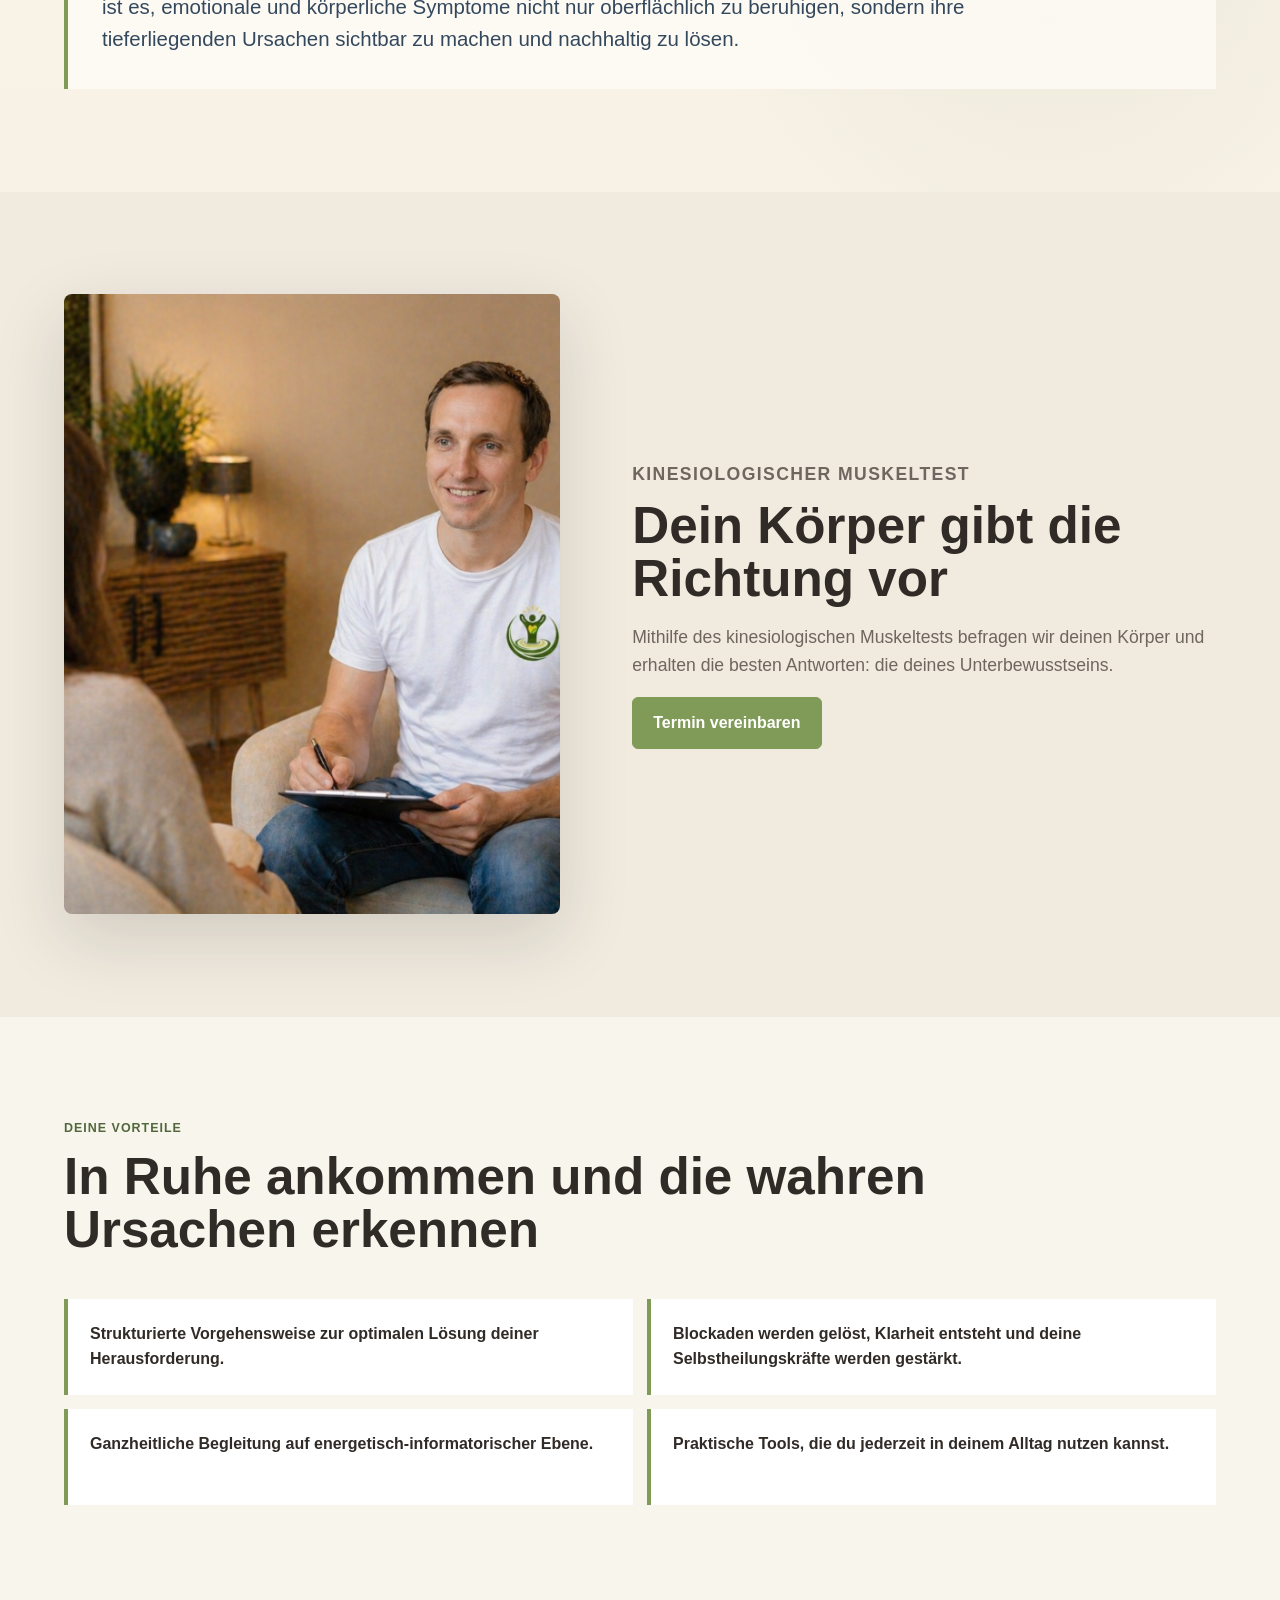
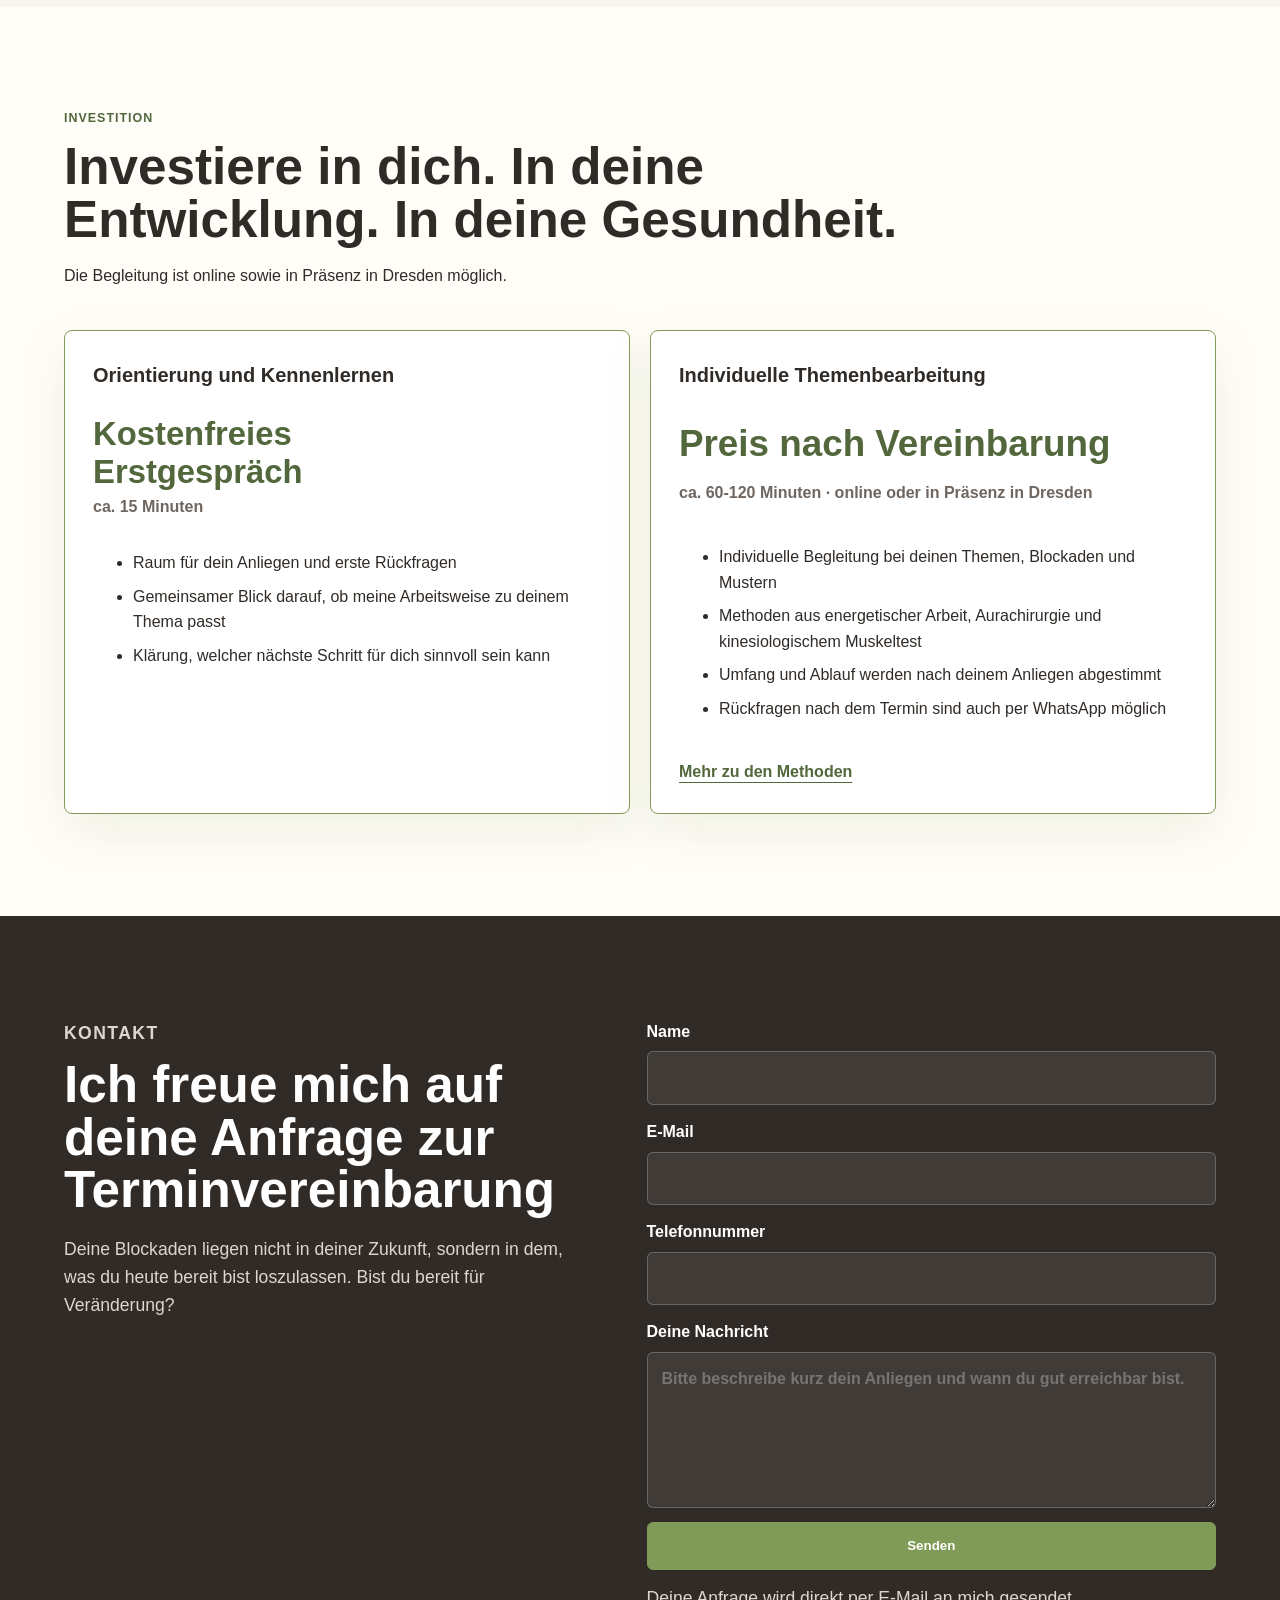
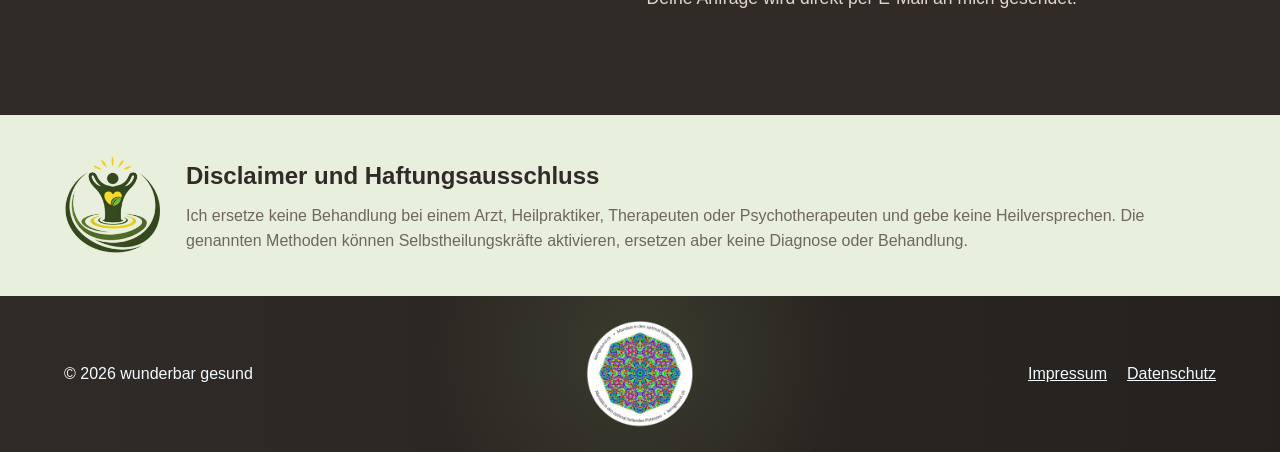
==== commit 4ddea441: "Make hero logo scroll to start" ====
--- a/index.html
+++ b/index.html
@@ -24,7 +24,7 @@
     <link rel="preload" as="image" href="assets/images/hero-background-clean.png">
     <link rel="preload" as="image" href="assets/images/hero-panel-background.png">
     <link rel="preload" as="image" href="assets/images/logo-full.jpg">
-    <link rel="stylesheet" href="assets/styles.css?v=70">
+    <link rel="stylesheet" href="assets/styles.css?v=71">
     <script type="application/ld+json">
       {
         "@context": "https://schema.org",
@@ -85,12 +85,12 @@
 
     <main id="start">
       <section class="hero">
-        <div class="hero-logo">
+        <button class="hero-logo" type="button" aria-label="Zum Seitenanfang scrollen">
           <img class="logo-full" src="assets/images/logo-full.jpg" alt="wunderbar gesund - Lars Mazuga-Mönnich">
           <img class="logo-symbol" src="assets/images/symbol.png" alt="" aria-hidden="true">
           <img class="logo-mark-bg" src="assets/images/logo-icon.png" alt="" aria-hidden="true">
           <img class="logo-scroll-symbol" src="assets/images/logo-scroll-symbol-transparent.png" alt="" aria-hidden="true">
-        </div>
+        </button>
         <div class="hero-content">
           <p class="hero-eyebrow">Aurachirurgie und energetische Arbeit in Dresden</p>
           <h1>Ursachen lösen statt nur Symptome behandeln.</h1>
@@ -437,7 +437,7 @@
       </div>
     </div>
 
-    <script src="assets/script.js?v=27"></script>
+    <script src="assets/script.js?v=28"></script>
   </body>
 </html>
 
--- a/assets/styles.css
+++ b/assets/styles.css
@@ -189,6 +189,9 @@
   transform-origin: top center;
   transition: filter 180ms ease, background 180ms ease, box-shadow 180ms ease;
   will-change: transform, width;
+  border: 0;
+  background: transparent;
+  cursor: pointer;
 }
 
 .hero-logo::before {
@@ -202,6 +205,11 @@
   box-shadow: 0 18px 46px rgba(31, 49, 29, calc(var(--logo-morph) * 0.18));
   backdrop-filter: blur(calc(var(--logo-morph) * 14px));
   opacity: var(--logo-morph);
+}
+
+.hero-logo:focus-visible {
+  outline: 2px solid rgba(82, 104, 60, 0.7);
+  outline-offset: 4px;
 }
 
 .hero-logo img {
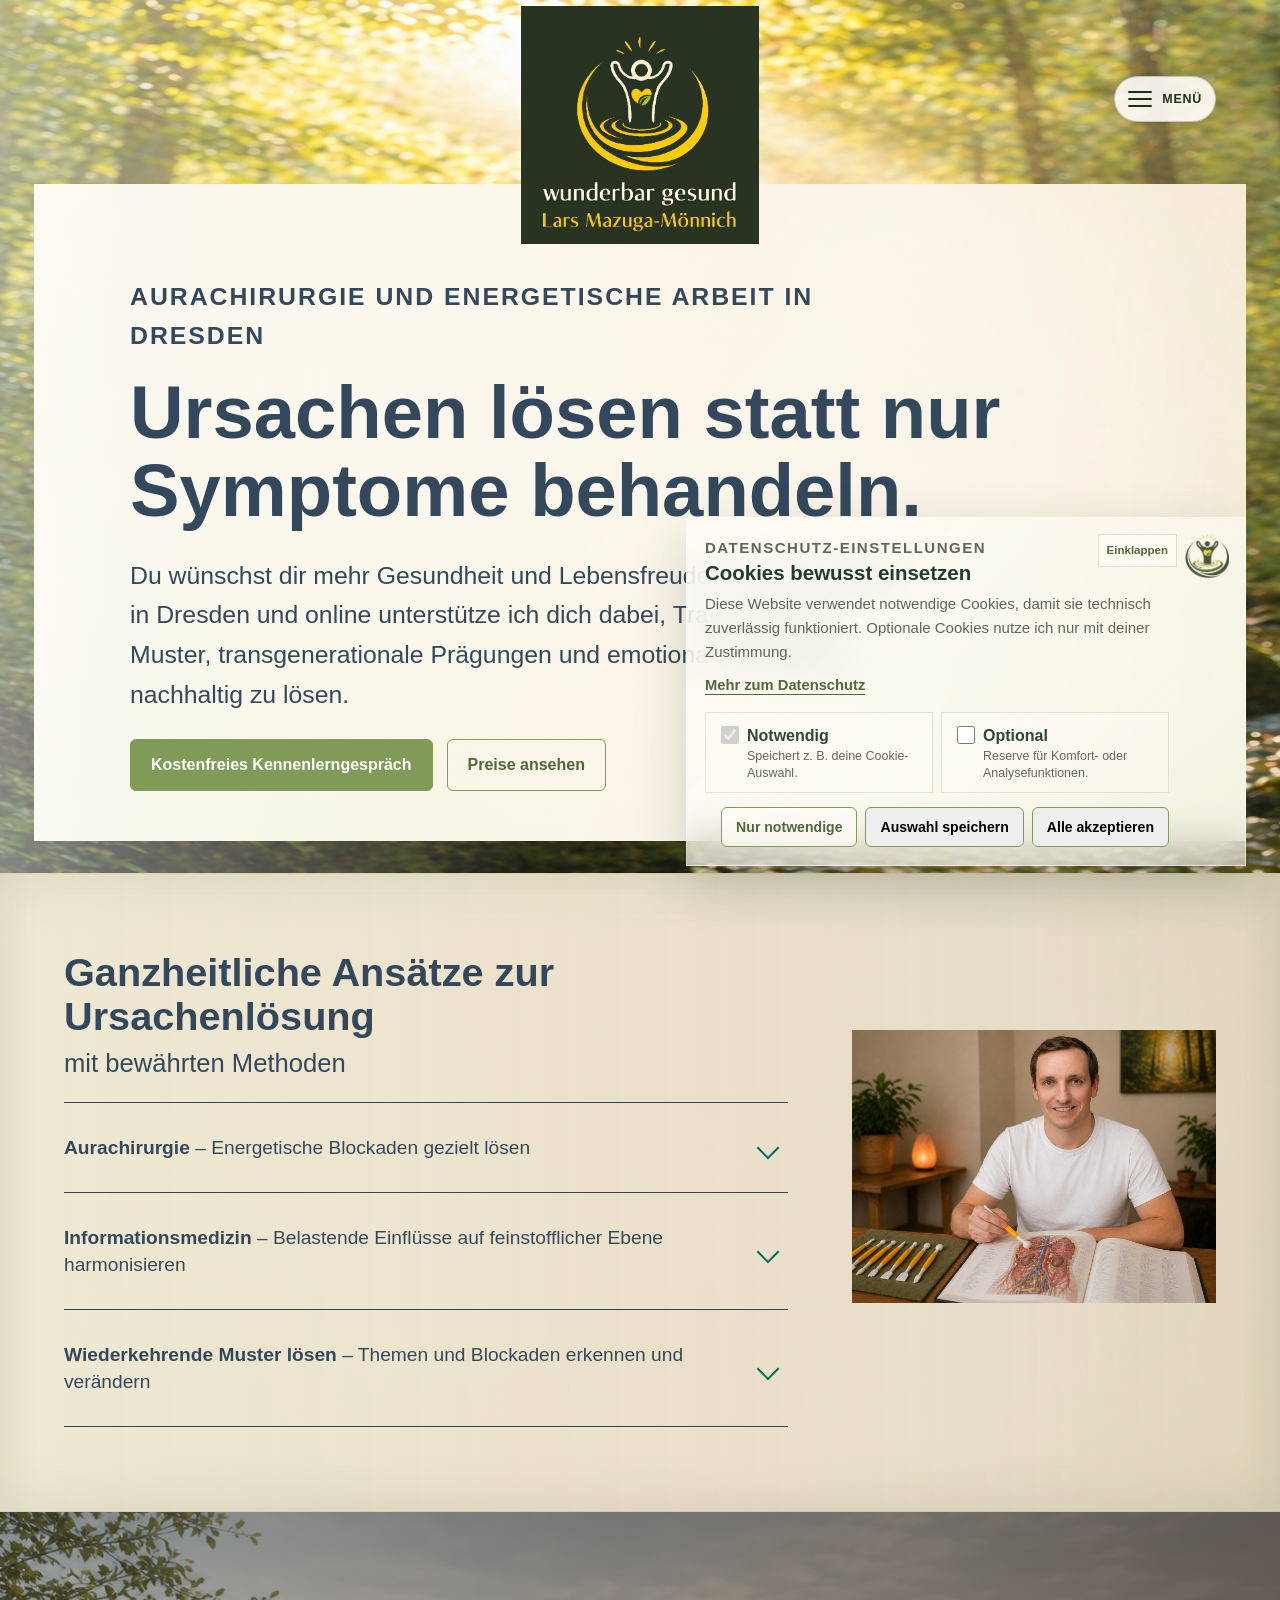
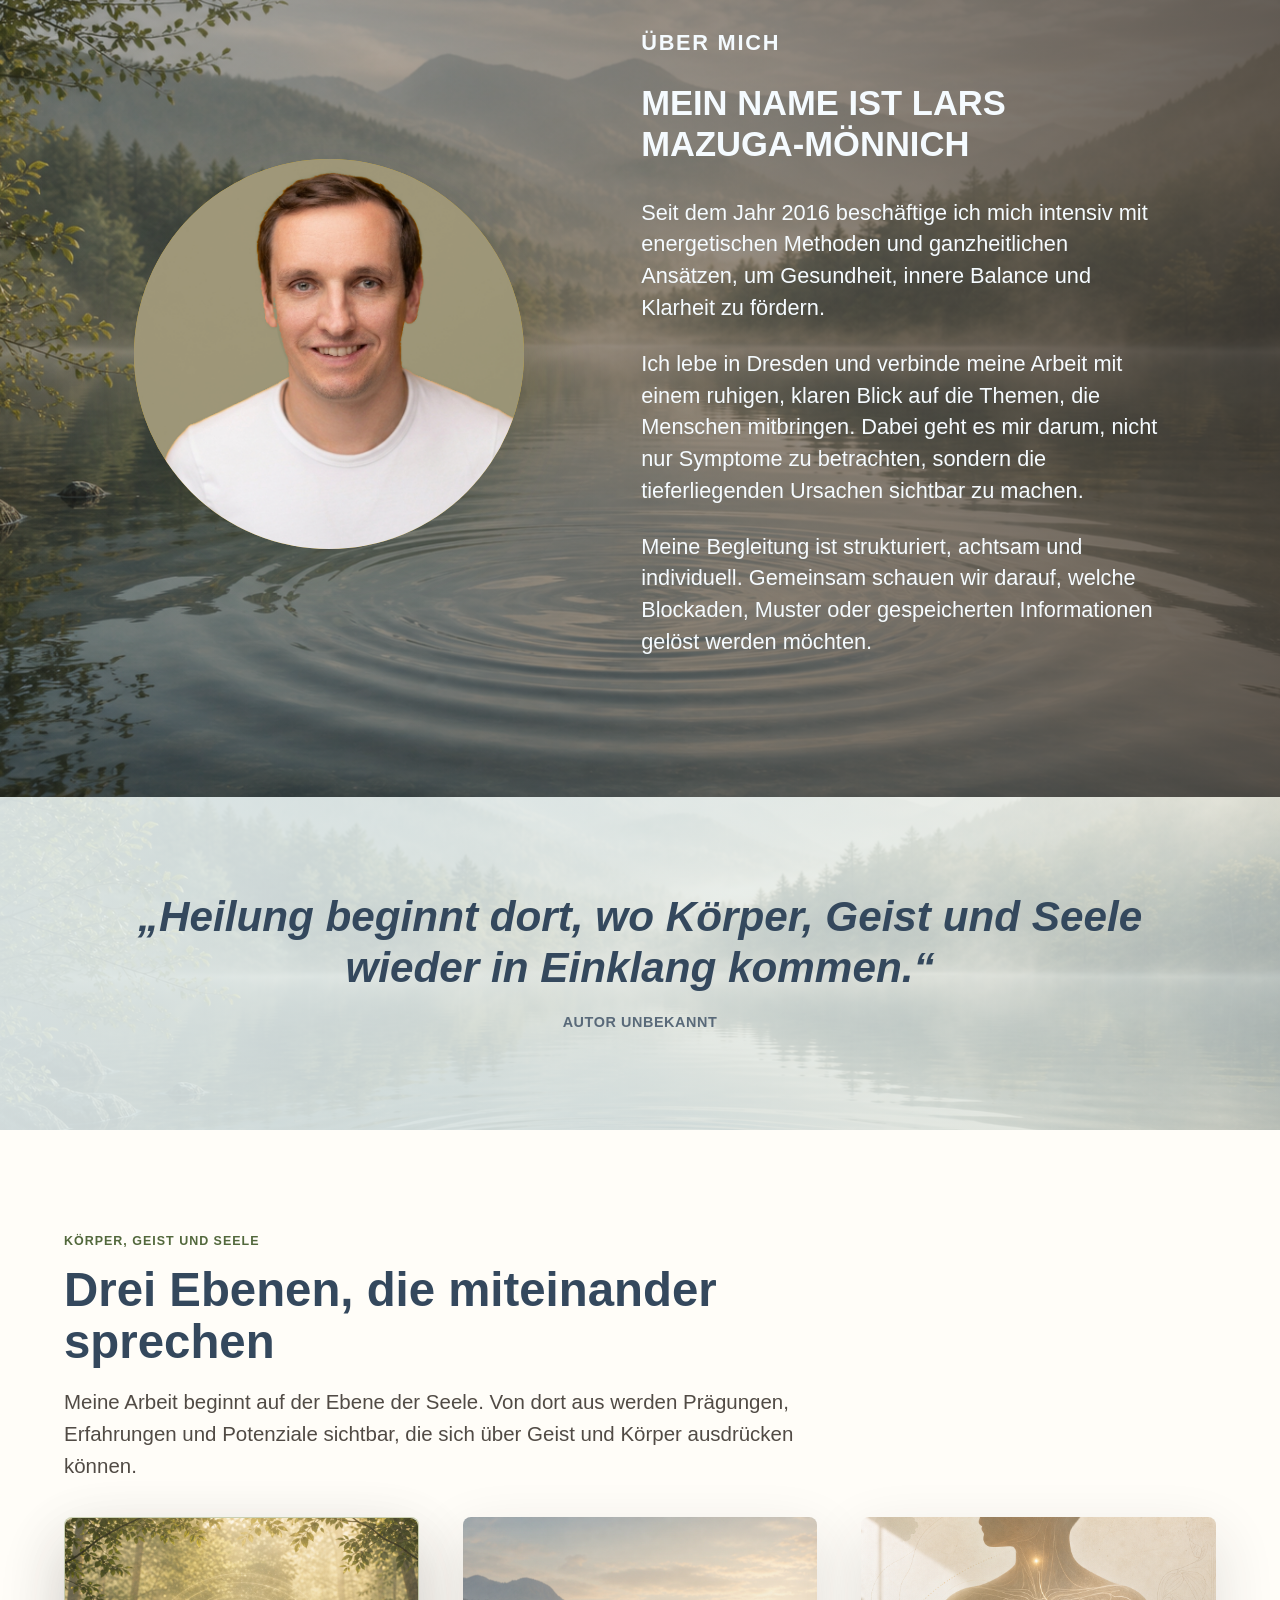
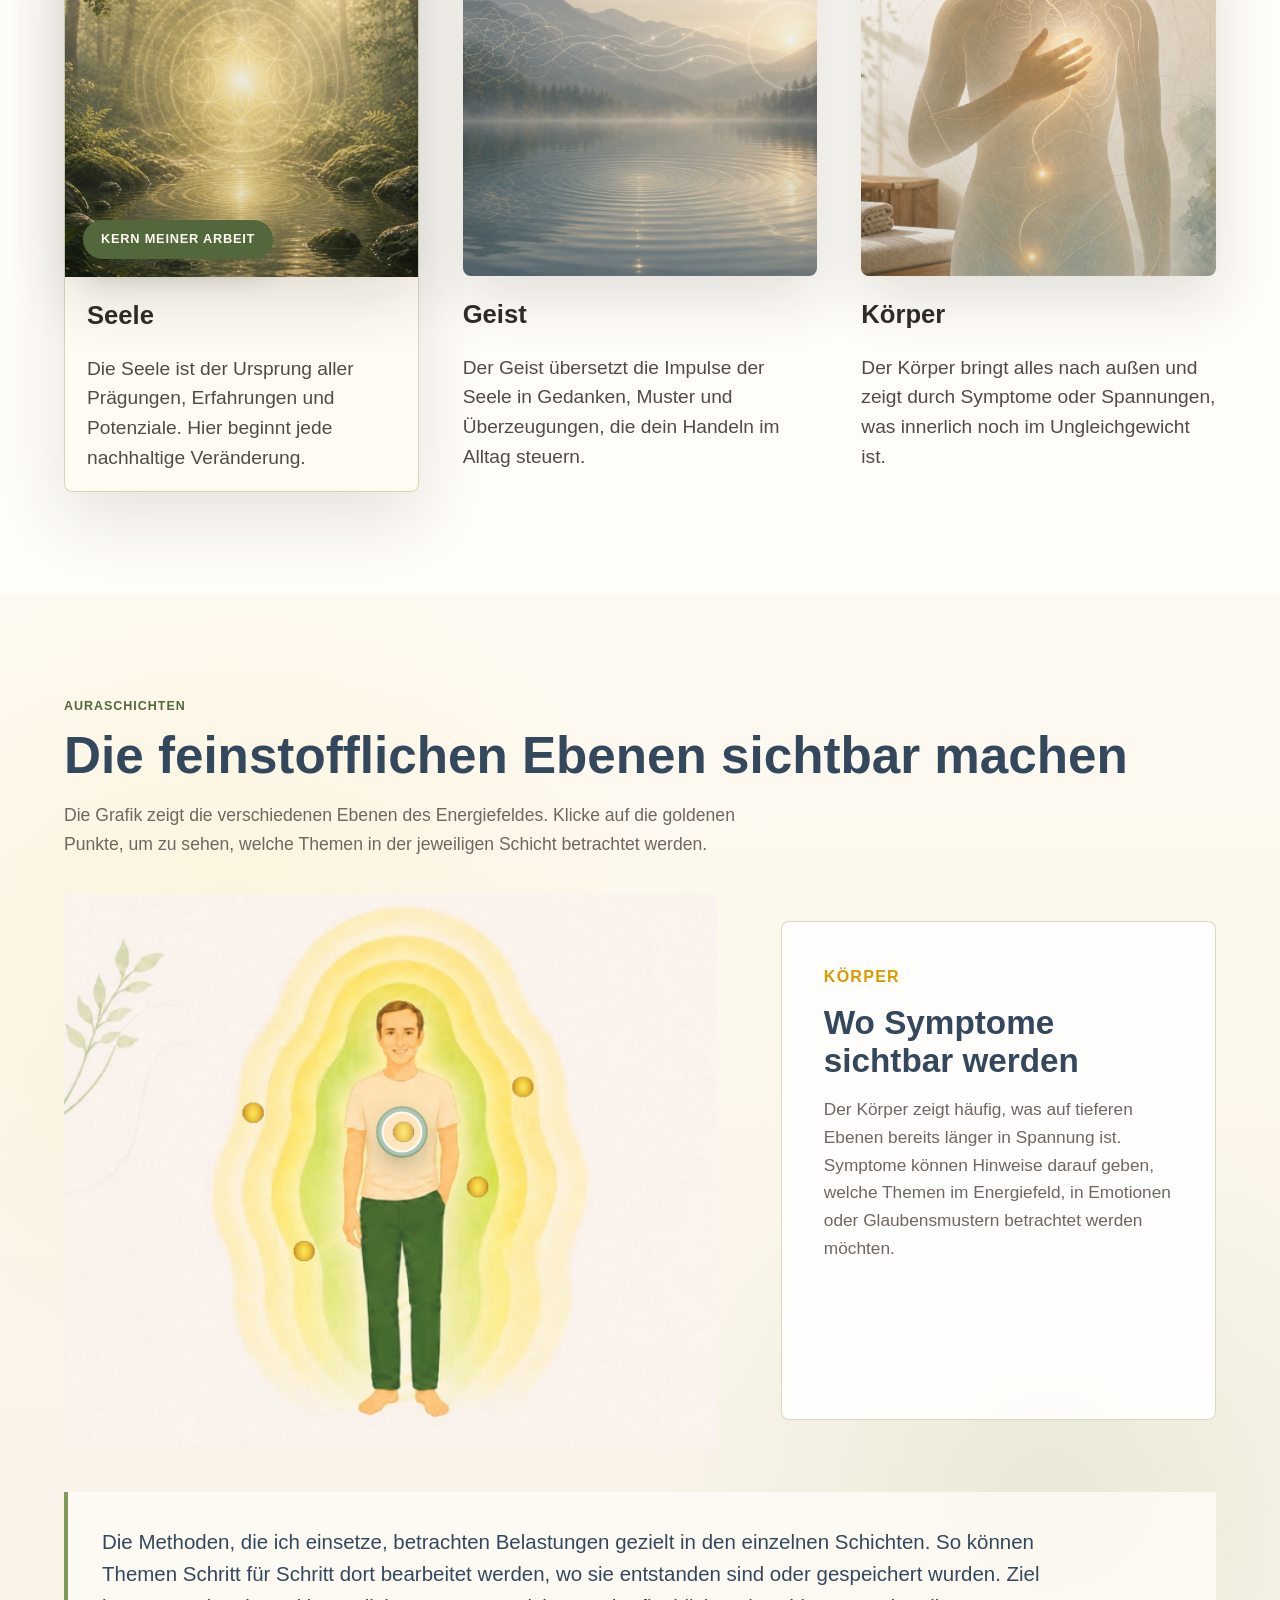
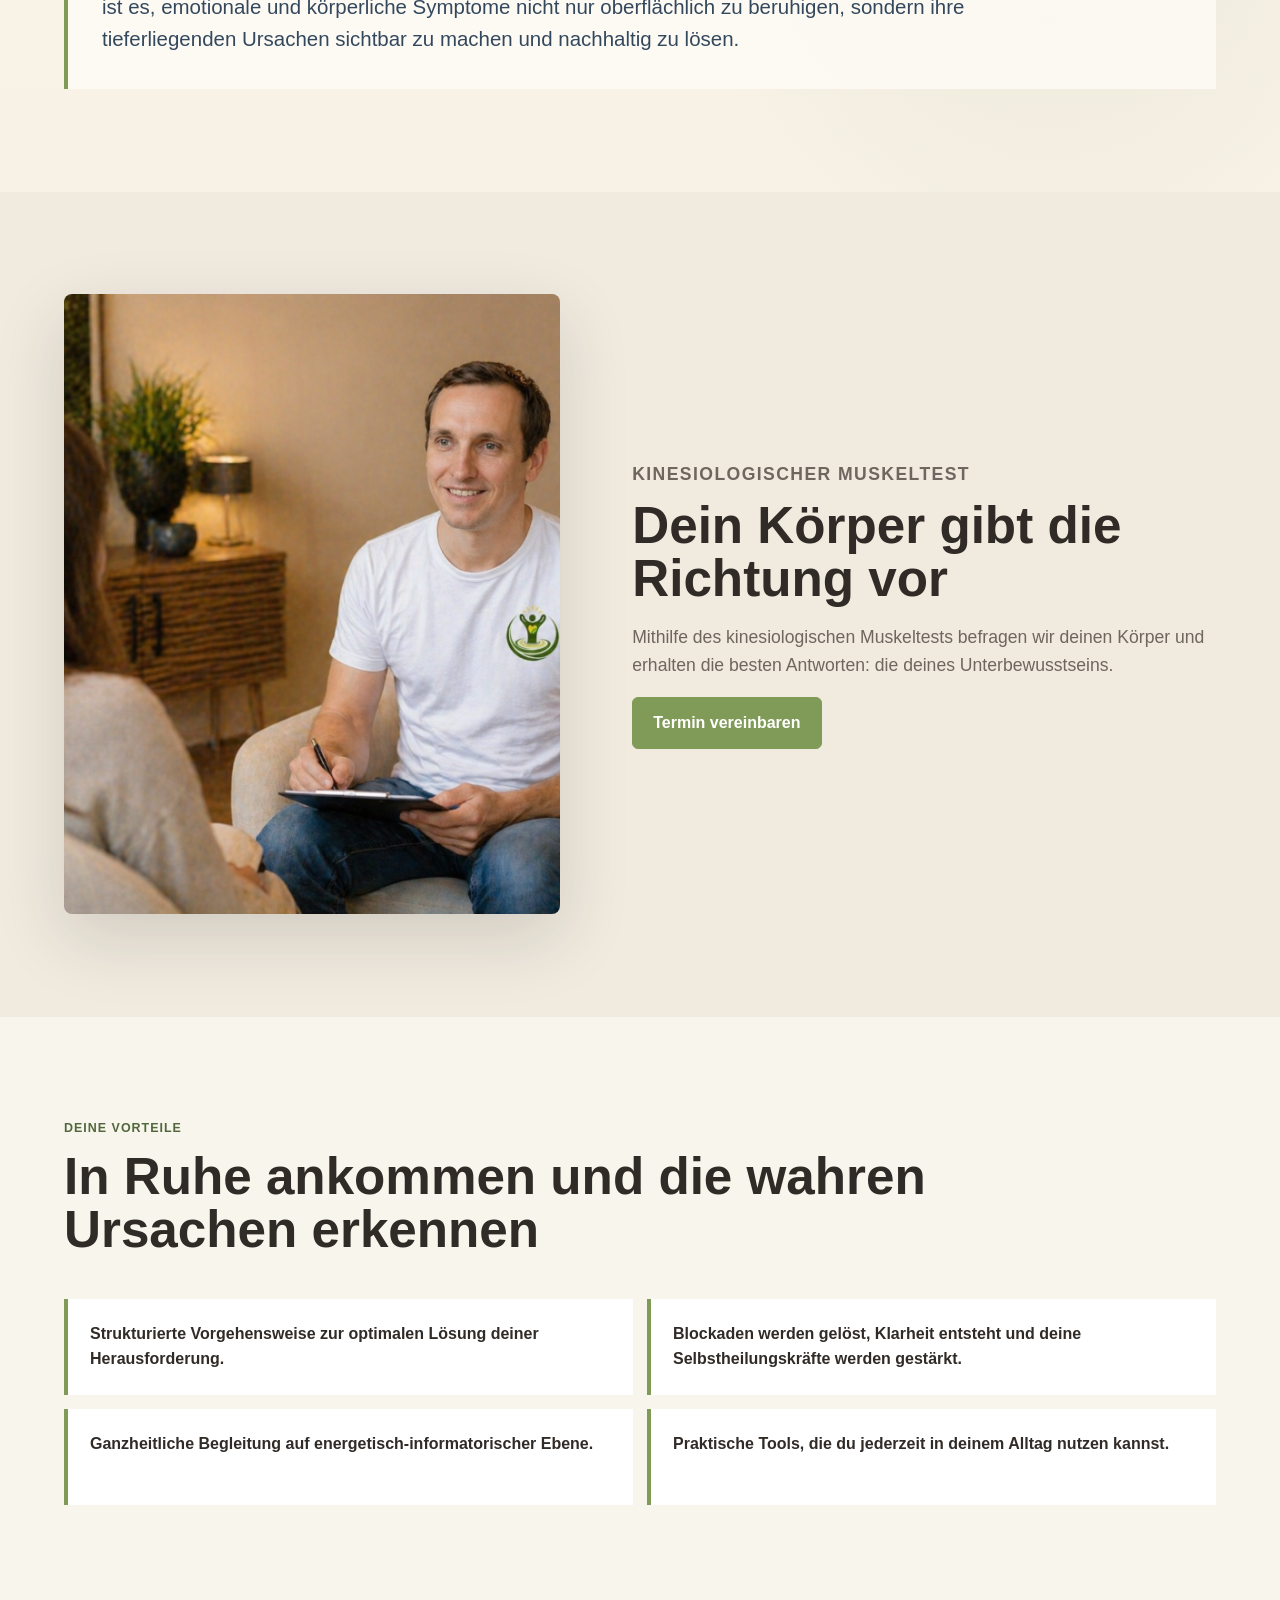
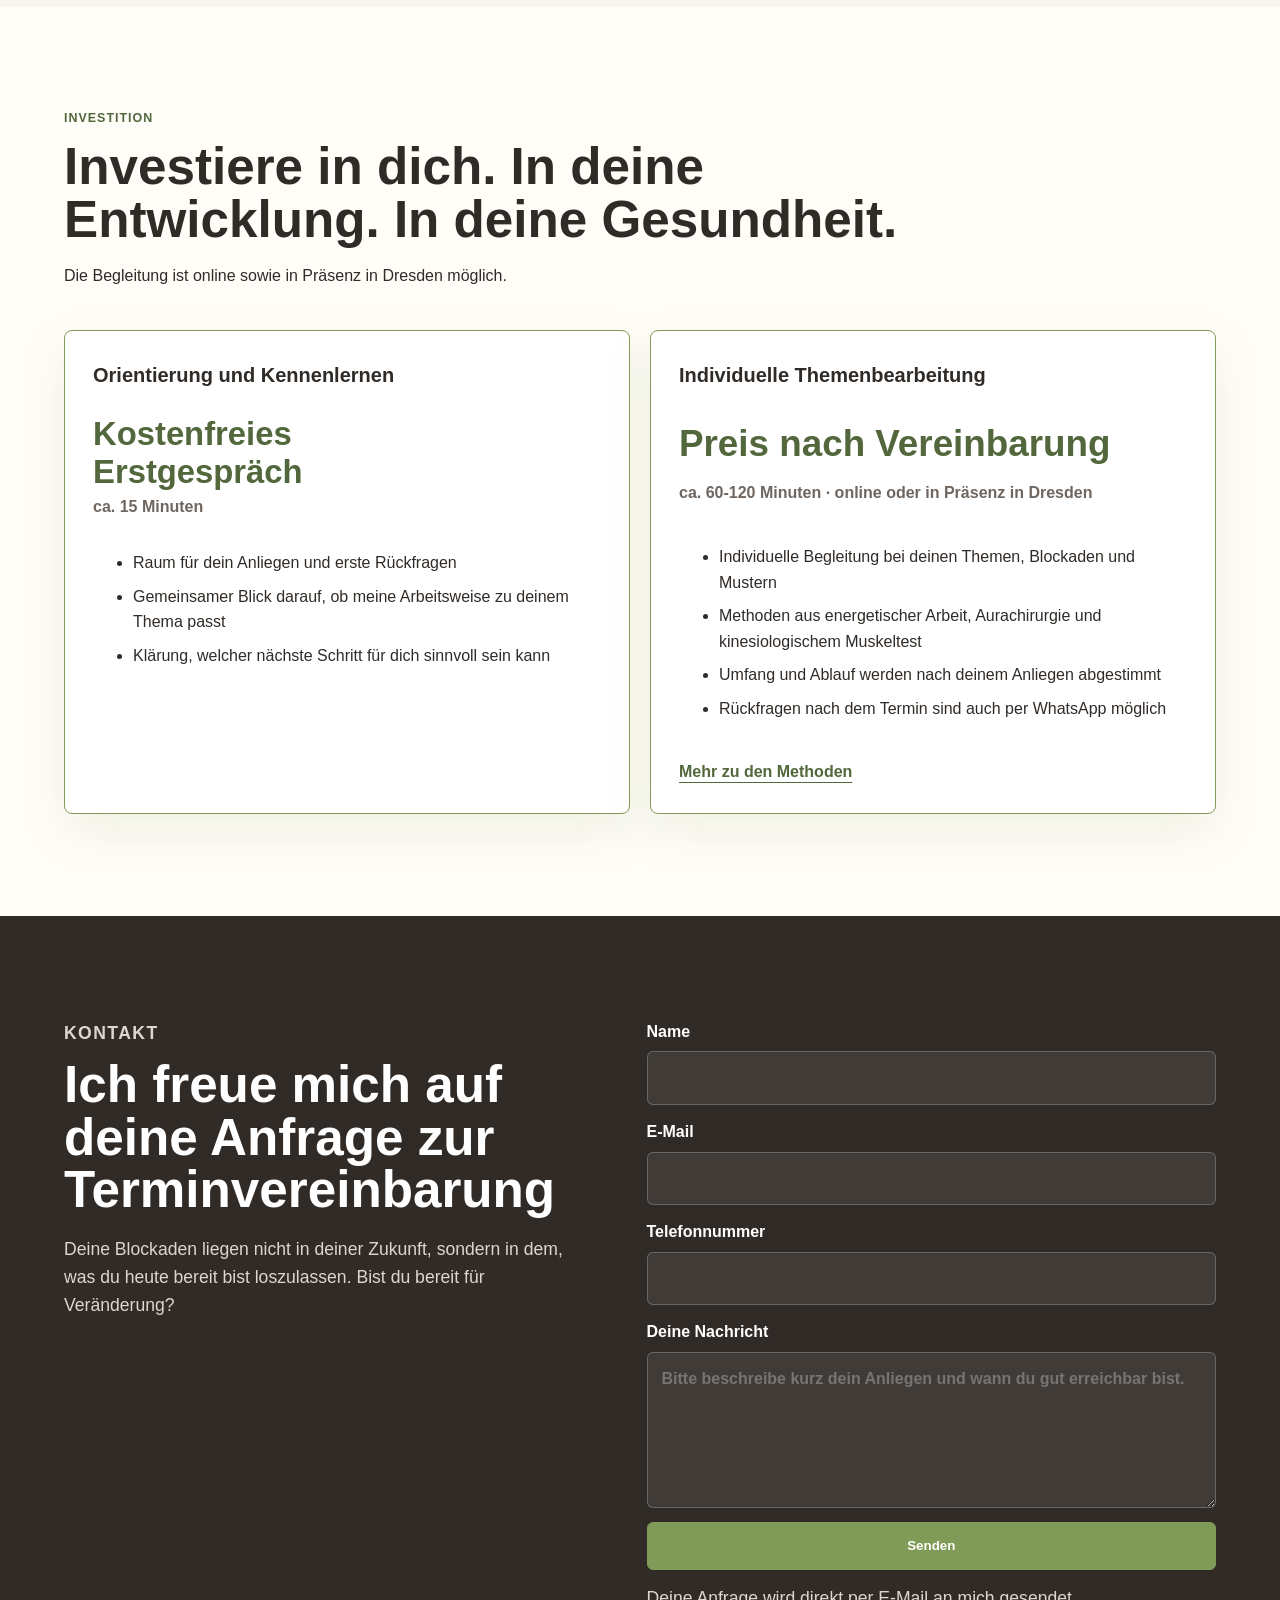
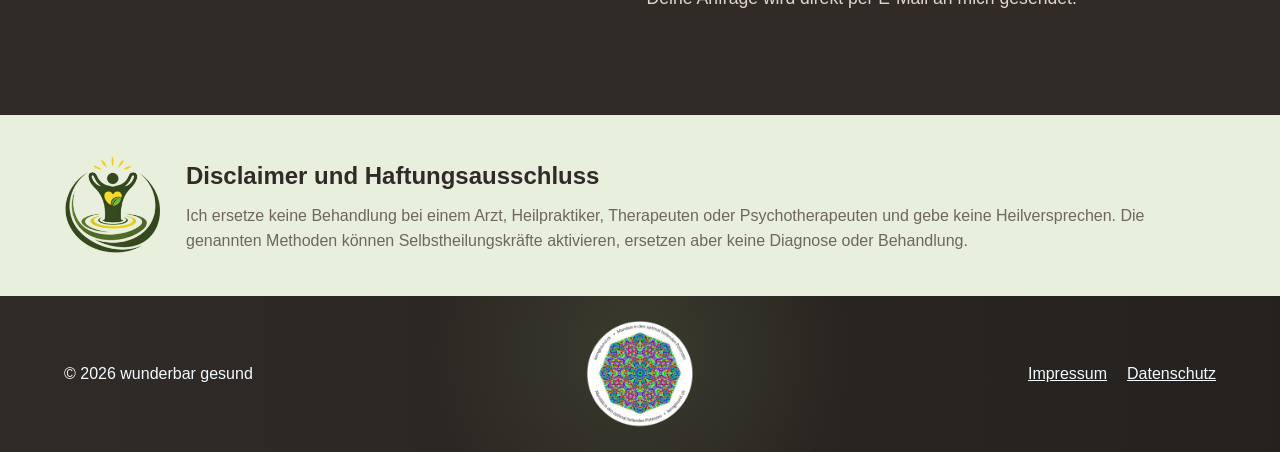
==== commit a48315aa: "Add unknown author note to quote" ====
--- a/index.html
+++ b/index.html
@@ -24,7 +24,7 @@
     <link rel="preload" as="image" href="assets/images/hero-background-clean.png">
     <link rel="preload" as="image" href="assets/images/hero-panel-background.png">
     <link rel="preload" as="image" href="assets/images/logo-full.jpg">
-    <link rel="stylesheet" href="assets/styles.css?v=71">
+    <link rel="stylesheet" href="assets/styles.css?v=72">
     <script type="application/ld+json">
       {
         "@context": "https://schema.org",
@@ -215,6 +215,7 @@
         <blockquote>
           „Heilung beginnt dort, wo Körper, Geist und Seele wieder in Einklang kommen.“
         </blockquote>
+        <cite>Autor unbekannt</cite>
       </section>
 
       <section class="balance-section" aria-labelledby="balance-title">
--- a/assets/styles.css
+++ b/assets/styles.css
@@ -537,7 +537,8 @@
 .quote-section {
   display: grid;
   min-height: clamp(220px, 26vw, 360px);
-  place-items: center;
+  align-content: center;
+  justify-items: center;
   padding: clamp(48px, 7vw, 92px) clamp(24px, 7vw, 96px);
   background:
     linear-gradient(90deg, rgba(236, 246, 247, 0.88), rgba(236, 246, 247, 0.62)),
@@ -554,6 +555,17 @@
   font-weight: 800;
   line-height: 1.2;
   text-align: center;
+}
+
+.quote-section cite {
+  display: block;
+  margin-top: 18px;
+  color: rgba(52, 72, 93, 0.78);
+  font-size: clamp(0.9rem, 1.1vw, 1.05rem);
+  font-style: normal;
+  font-weight: 800;
+  letter-spacing: 0.04em;
+  text-transform: uppercase;
 }
 
 .balance-section {
